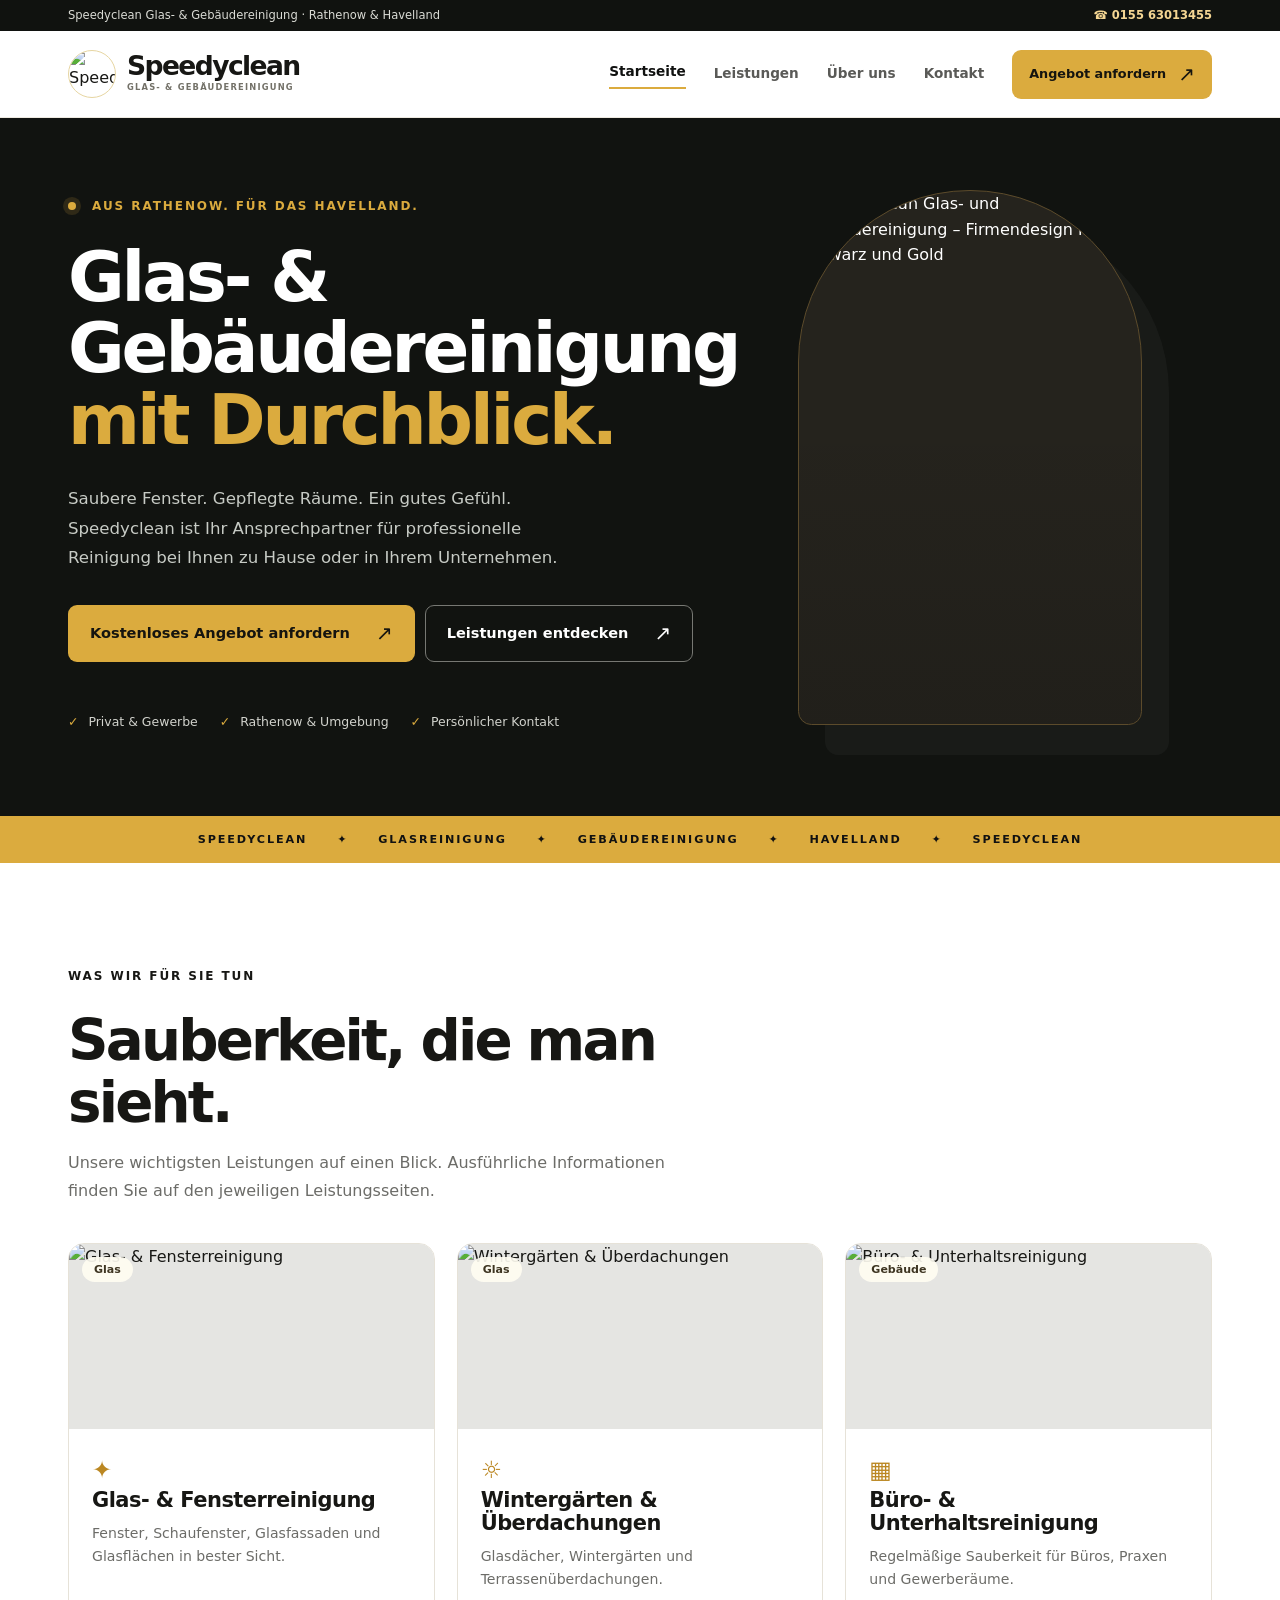
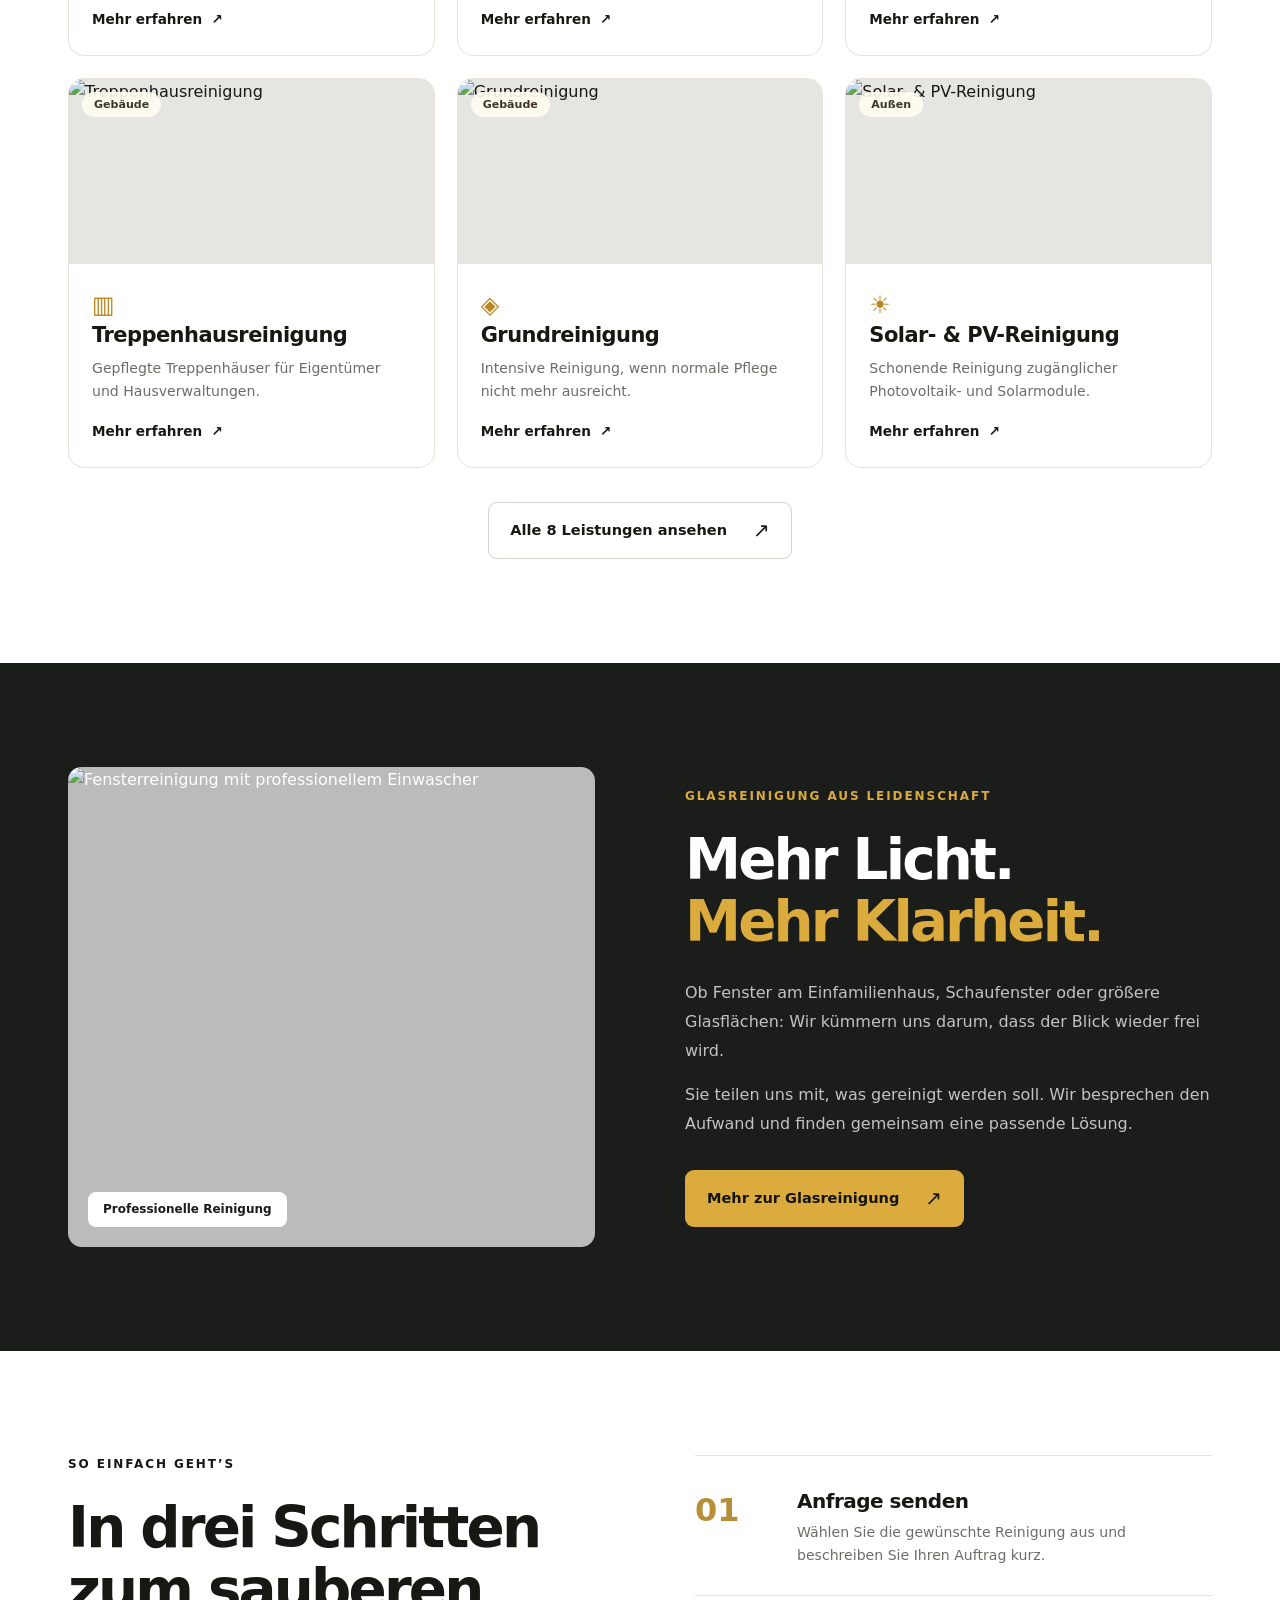
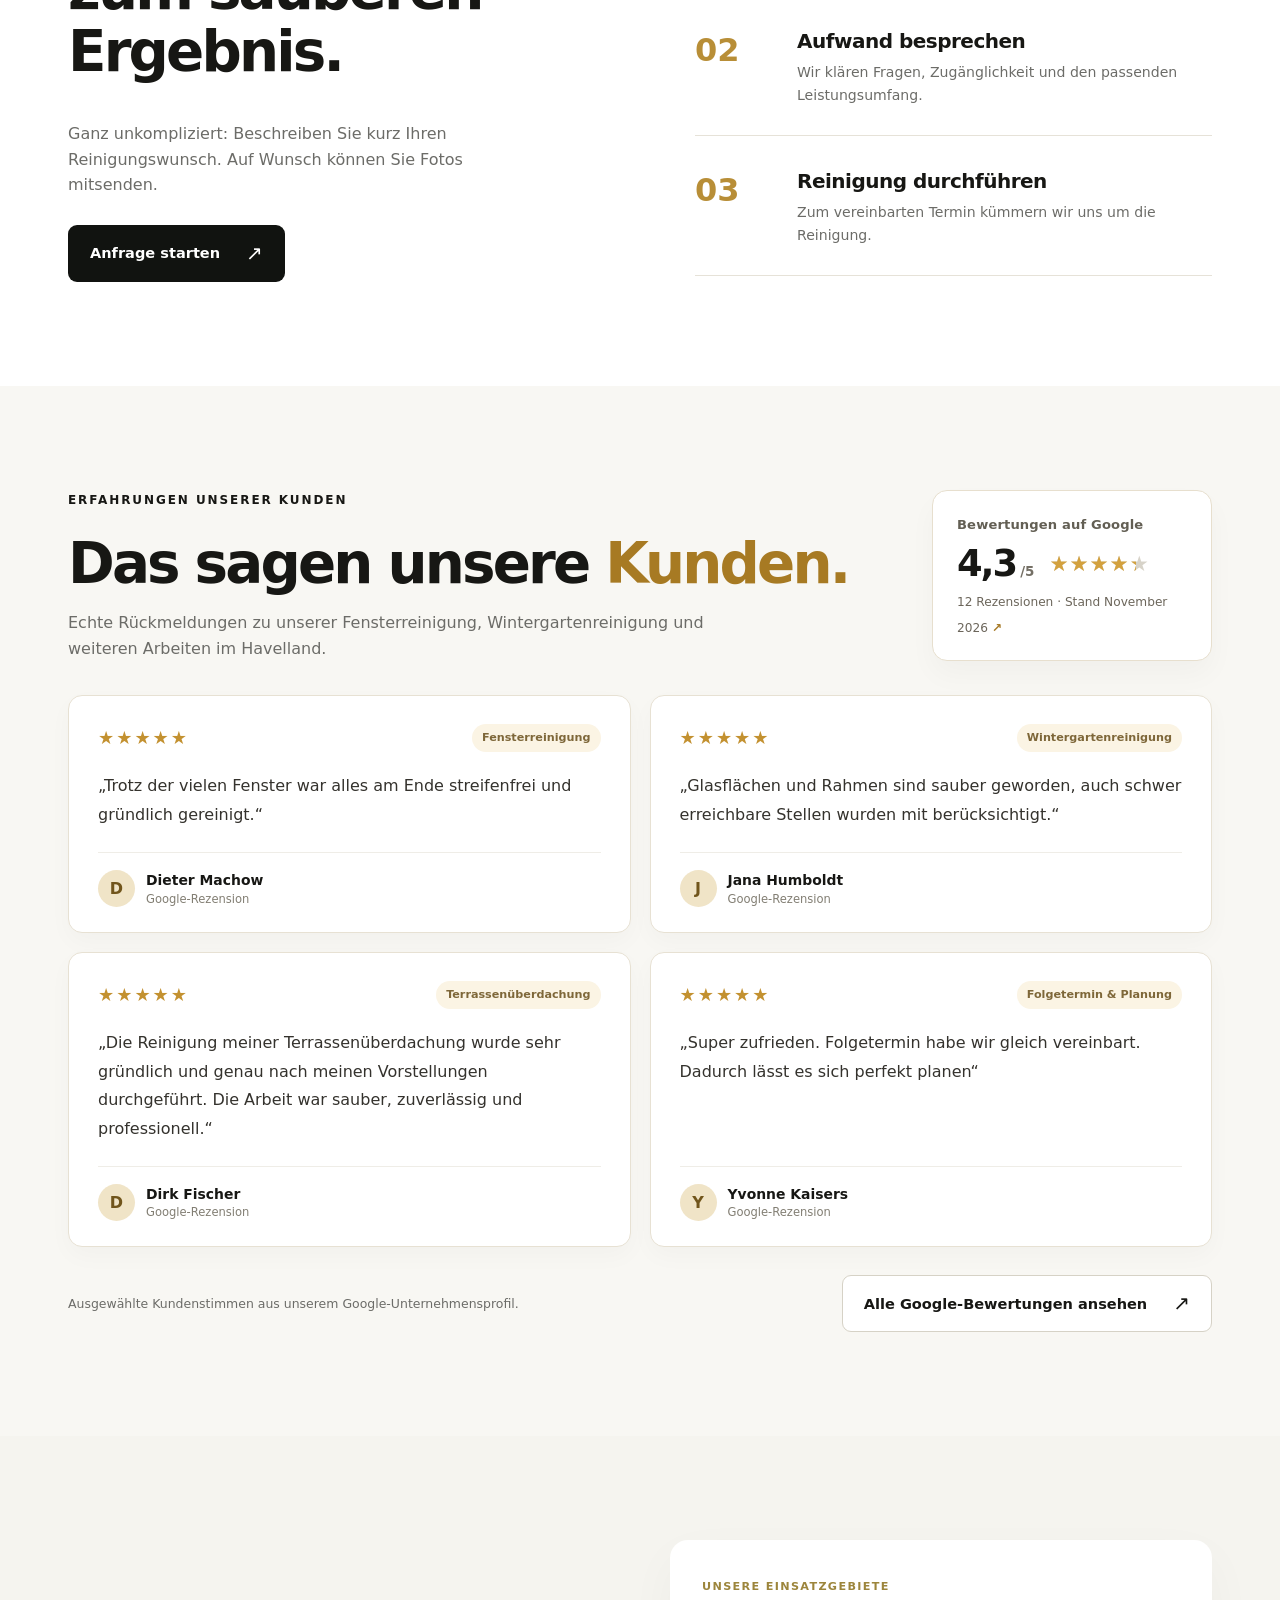
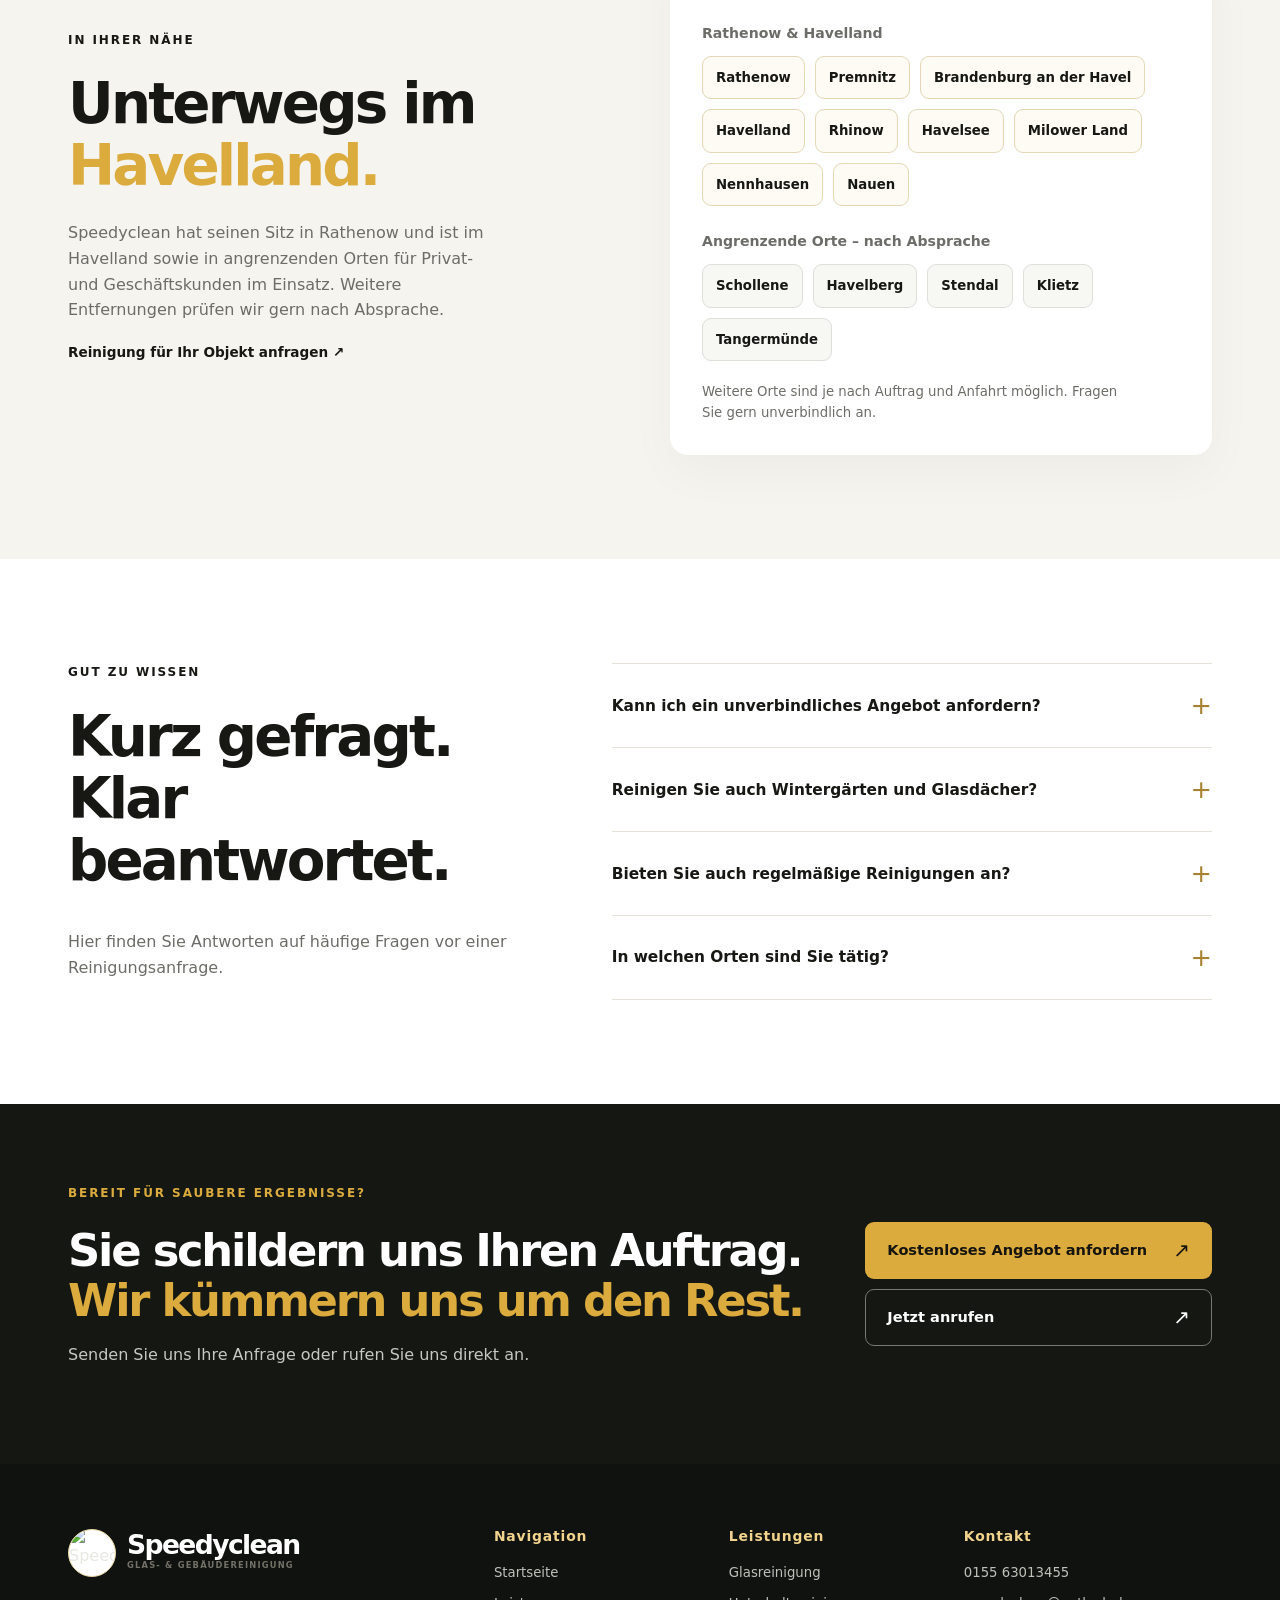
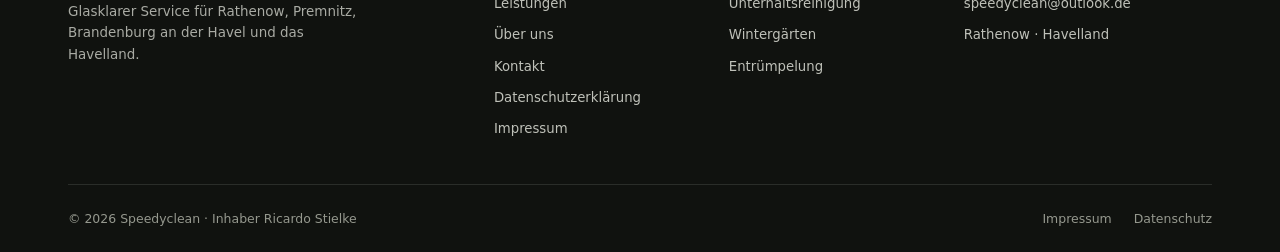
==== index.html @ 1712abfa "Add files via upload" ====
<!DOCTYPE html>

<html lang="de"><head><meta charset="utf-8"/><meta content="width=device-width,initial-scale=1" name="viewport"/><meta content="#171714" name="theme-color"/><meta content="Speedyclean bietet Glas- und Gebäudereinigung in Rathenow und im Havelland. Fenster, Büros, Wintergärten, Solarreinigung und mehr. Jetzt anfragen!" name="description"/><meta content="index,follow" name="robots"/><meta content="website" property="og:type"/><meta content="de_DE" property="og:locale"/><meta content="Speedyclean | Glas- und Gebäudereinigung Rathenow" property="og:title"/><meta content="Speedyclean bietet Glas- und Gebäudereinigung in Rathenow und im Havelland. Fenster, Büros, Wintergärten, Solarreinigung und mehr. Jetzt anfragen!" property="og:description"/><meta content="https://speedyclean-hvl.de/" property="og:url"/><meta content="https://speedyclean-hvl.de/assets/sc_brand.webp" property="og:image"/><link href="https://speedyclean-hvl.de/" rel="canonical"/><link href="assets/sc_logo.webp" rel="icon" type="image/webp"/><link href="styles.css" rel="stylesheet"/><title>Speedyclean | Glas- und Gebäudereinigung Rathenow</title><script type="application/ld+json">{"@context": "https://schema.org", "@type": "CleaningService", "name": "Speedyclean Glas- und Gebäudereinigung", "url": "https://speedyclean-hvl.de/", "telephone": "+4915563013455", "email": "speedyclean@outlook.de", "address": {"@type": "PostalAddress", "streetAddress": "Potsdamer Straße 29", "postalCode": "14712", "addressLocality": "Rathenow", "addressCountry": "DE"}, "areaServed": ["Rathenow", "Premnitz", "Brandenburg an der Havel", "Havelland"], "founder": {"@type": "Person", "name": "Ricardo Stielke"}, "hasOfferCatalog": {"@type": "OfferCatalog", "name": "Reinigungsdienstleistungen", "itemListElement": [{"@type": "OfferCatalog", "name": "Glas- & Fensterreinigung"}, {"@type": "OfferCatalog", "name": "Wintergärten & Überdachungen"}, {"@type": "OfferCatalog", "name": "Büro- & Unterhaltsreinigung"}, {"@type": "OfferCatalog", "name": "Treppenhausreinigung"}, {"@type": "OfferCatalog", "name": "Grundreinigung"}, {"@type": "OfferCatalog", "name": "Solar- & PV-Reinigung"}, {"@type": "OfferCatalog", "name": "Dachrinnenreinigung"}, {"@type": "OfferCatalog", "name": "Entrümpelung & Haushaltsauflösung"}]}}</script></head><body><div class="top-notice"><div class="container"><span>Speedyclean Glas- &amp; Gebäudereinigung · Rathenow &amp; Havelland</span><a href="tel:+4915563013455">☎ 0155 63013455</a></div></div><header class="site-header" id="site-header"><div class="container header-inner"><a aria-label="Speedyclean Startseite" class="wordmark" href="index.html"><span class="mark"><img alt="Speedyclean Firmenzeichen" class="" loading="lazy" src="assets/sc_logo.webp"/></span><span class="logo-text"><strong>Speedyclean</strong><small>GLAS- &amp; GEBÄUDEREINIGUNG</small></span></a><nav aria-label="Hauptnavigation" class="desktop-nav"><a aria-current="page" class="nav-link current" href="index.html">Startseite</a><a class="nav-link" href="leistungen.html">Leistungen</a><a class="nav-link" href="ueber-uns.html">Über uns</a><a class="nav-link" href="kontakt.html">Kontakt</a></nav><div class="header-actions"><a aria-label="Jetzt anrufen" class="header-phone" href="tel:+4915563013455">☎</a><a aria-label="Angebot anfordern ↗ (öffnet Tally in einem neuen Tab)" class="btn btn-gold btn-header" href="https://tally.so/r/0Q2X4j" rel="noopener noreferrer" target="_blank">Angebot anfordern<span aria-hidden="true" class="btn-arrow">↗</span></a><button aria-controls="mobile-menu" aria-expanded="false" aria-label="Menü öffnen" class="mobile-menu-button" id="menu-trigger" type="button"><span></span><span></span><span></span></button></div></div><nav aria-label="Mobile Navigation" class="mobile-menu" id="mobile-menu"><a aria-current="page" class="nav-link current" href="index.html">Startseite</a><a class="nav-link" href="leistungen.html">Leistungen</a><a class="nav-link" href="ueber-uns.html">Über uns</a><a class="nav-link" href="kontakt.html">Kontakt</a><a class="mobile-call" href="tel:+4915563013455">☎ 0155 63013455 anrufen</a></nav></header><main id="main">
<section class="hero" id="start"><div class="container hero-grid"><div class="hero-copy"><span class="eyebrow eyebrow-gold"><span class="live-dot"></span> Aus Rathenow. Für das Havelland.</span><h1>Glas- &amp; Gebäudereinigung <em>mit Durchblick.</em></h1><p class="hero-lead">Saubere Fenster. Gepflegte Räume. Ein gutes Gefühl. Speedyclean ist Ihr Ansprechpartner für professionelle Reinigung bei Ihnen zu Hause oder in Ihrem Unternehmen.</p><div class="hero-actions"><a aria-label="Kostenloses Angebot anfordern ↗ (öffnet Tally in einem neuen Tab)" class="btn btn-gold" href="https://tally.so/r/0Q2X4j" rel="noopener noreferrer" target="_blank">Kostenloses Angebot anfordern<span aria-hidden="true" class="btn-arrow">↗</span></a><a class="btn btn-outline-light" href="leistungen.html">Leistungen entdecken<span aria-hidden="true" class="btn-arrow">↗</span></a></div><div class="hero-meta"><span><b>✓</b> Privat &amp; Gewerbe</span><span><b>✓</b> Rathenow &amp; Umgebung</span><span><b>✓</b> Persönlicher Kontakt</span></div></div><div class="hero-art"><div class="hero-art-panel"><img alt="Speedyclean Glas- und Gebäudereinigung – Firmendesign in Schwarz und Gold" class="brand-poster" loading="eager" src="assets/sc_brand.webp"/></div></div></div><div class="hero-stripe">SPEEDYCLEAN <span>✦</span> GLASREINIGUNG <span>✦</span> GEBÄUDEREINIGUNG <span>✦</span> HAVELLAND <span>✦</span> SPEEDYCLEAN</div></section>
<section class="section section-services" id="leistungen"><div class="container"><div class="section-heading"><p class="eyebrow">Was wir für Sie tun</p><h2>Sauberkeit, die man sieht.</h2><p>Unsere wichtigsten Leistungen auf einen Blick. Ausführliche Informationen finden Sie auf den jeweiligen Leistungsseiten.</p></div><div class="services-grid"><article class="service-card" data-category="Glas"><a aria-label="Mehr zu Glas- &amp; Fensterreinigung" class="service-card-image" href="glasreinigung.html"><img alt="Glas- &amp; Fensterreinigung" class="" loading="lazy" src="assets/sc_fenster.webp"/><span class="service-chip">Glas</span></a><div class="service-card-body"><span class="service-card-symbol">✦</span><h3><a href="glasreinigung.html">Glas- &amp; Fensterreinigung</a></h3><p>Fenster, Schaufenster, Glasfassaden und Glasflächen in bester Sicht.</p><a class="text-link" href="glasreinigung.html">Mehr erfahren <span aria-hidden="true">↗</span></a></div></article><article class="service-card" data-category="Glas"><a aria-label="Mehr zu Wintergärten &amp; Überdachungen" class="service-card-image" href="wintergartenreinigung.html"><img alt="Wintergärten &amp; Überdachungen" class="" loading="lazy" src="assets/sc_wintergarten.webp"/><span class="service-chip">Glas</span></a><div class="service-card-body"><span class="service-card-symbol">☼</span><h3><a href="wintergartenreinigung.html">Wintergärten &amp; Überdachungen</a></h3><p>Glasdächer, Wintergärten und Terrassenüberdachungen.</p><a class="text-link" href="wintergartenreinigung.html">Mehr erfahren <span aria-hidden="true">↗</span></a></div></article><article class="service-card" data-category="Gebäude"><a aria-label="Mehr zu Büro- &amp; Unterhaltsreinigung" class="service-card-image" href="unterhaltsreinigung.html"><img alt="Büro- &amp; Unterhaltsreinigung" class="" loading="lazy" src="assets/sc_buero.webp"/><span class="service-chip">Gebäude</span></a><div class="service-card-body"><span class="service-card-symbol">▦</span><h3><a href="unterhaltsreinigung.html">Büro- &amp; Unterhaltsreinigung</a></h3><p>Regelmäßige Sauberkeit für Büros, Praxen und Gewerberäume.</p><a class="text-link" href="unterhaltsreinigung.html">Mehr erfahren <span aria-hidden="true">↗</span></a></div></article><article class="service-card" data-category="Gebäude"><a aria-label="Mehr zu Treppenhausreinigung" class="service-card-image" href="treppenhausreinigung.html"><img alt="Treppenhausreinigung" class="" loading="lazy" src="assets/sc_treppen.webp"/><span class="service-chip">Gebäude</span></a><div class="service-card-body"><span class="service-card-symbol">▥</span><h3><a href="treppenhausreinigung.html">Treppenhausreinigung</a></h3><p>Gepflegte Treppenhäuser für Eigentümer und Hausverwaltungen.</p><a class="text-link" href="treppenhausreinigung.html">Mehr erfahren <span aria-hidden="true">↗</span></a></div></article><article class="service-card" data-category="Gebäude"><a aria-label="Mehr zu Grundreinigung" class="service-card-image" href="grundreinigung.html"><img alt="Grundreinigung" class="" loading="lazy" src="assets/sc_grund.webp"/><span class="service-chip">Gebäude</span></a><div class="service-card-body"><span class="service-card-symbol">◈</span><h3><a href="grundreinigung.html">Grundreinigung</a></h3><p>Intensive Reinigung, wenn normale Pflege nicht mehr ausreicht.</p><a class="text-link" href="grundreinigung.html">Mehr erfahren <span aria-hidden="true">↗</span></a></div></article><article class="service-card" data-category="Außen"><a aria-label="Mehr zu Solar- &amp; PV-Reinigung" class="service-card-image" href="solarreinigung.html"><img alt="Solar- &amp; PV-Reinigung" class="" loading="lazy" src="assets/sc_solar.webp"/><span class="service-chip">Außen</span></a><div class="service-card-body"><span class="service-card-symbol">☀</span><h3><a href="solarreinigung.html">Solar- &amp; PV-Reinigung</a></h3><p>Schonende Reinigung zugänglicher Photovoltaik- und Solarmodule.</p><a class="text-link" href="solarreinigung.html">Mehr erfahren <span aria-hidden="true">↗</span></a></div></article></div><div class="center-action"><a class="btn btn-outline-dark" href="leistungen.html">Alle 8 Leistungen ansehen<span aria-hidden="true" class="btn-arrow">↗</span></a></div></div></section>
<section class="section dark-feature"><div class="container split-feature"><div class="feature-img"><img alt="Fensterreinigung mit professionellem Einwascher" class="feature-photo" loading="lazy" src="assets/sc_fenster.webp"/><span class="feature-note">Professionelle Reinigung</span></div><div class="feature-copy"><p class="eyebrow eyebrow-gold">Glasreinigung aus Leidenschaft</p><h2>Mehr Licht.<br/><em>Mehr Klarheit.</em></h2><p>Ob Fenster am Einfamilienhaus, Schaufenster oder größere Glasflächen: Wir kümmern uns darum, dass der Blick wieder frei wird.</p><p>Sie teilen uns mit, was gereinigt werden soll. Wir besprechen den Aufwand und finden gemeinsam eine passende Lösung.</p><a class="btn btn-gold" href="glasreinigung.html">Mehr zur Glasreinigung<span aria-hidden="true" class="btn-arrow">↗</span></a></div></div></section>
<section class="section"><div class="container steps-layout"><div><div class="section-heading"><p class="eyebrow">So einfach geht’s</p><h2>In drei Schritten zum sauberen Ergebnis.</h2></div><p class="steps-intro">Ganz unkompliziert: Beschreiben Sie kurz Ihren Reinigungswunsch. Auf Wunsch können Sie Fotos mitsenden.</p><a aria-label="Anfrage starten ↗ (öffnet Tally in einem neuen Tab)" class="btn btn-dark" href="https://tally.so/r/0Q2X4j" rel="noopener noreferrer" target="_blank">Anfrage starten<span aria-hidden="true" class="btn-arrow">↗</span></a></div><div class="steps-list"><div class="step"><span>01</span><div><h3>Anfrage senden</h3><p>Wählen Sie die gewünschte Reinigung aus und beschreiben Sie Ihren Auftrag kurz.</p></div></div><div class="step"><span>02</span><div><h3>Aufwand besprechen</h3><p>Wir klären Fragen, Zugänglichkeit und den passenden Leistungsumfang.</p></div></div><div class="step"><span>03</span><div><h3>Reinigung durchführen</h3><p>Zum vereinbarten Termin kümmern wir uns um die Reinigung.</p></div></div></div></div></section>

<section class="section reviews-section" id="kundenstimmen" aria-labelledby="reviews-heading">
 <div class="container">
  <div class="reviews-header">
   <div class="reviews-intro"><p class="eyebrow">Erfahrungen unserer Kunden</p><h2 id="reviews-heading">Das sagen unsere <em>Kunden.</em></h2><p>Echte Rückmeldungen zu unserer Fensterreinigung, Wintergartenreinigung und weiteren Arbeiten im Havelland.</p></div>
   <a class="reviews-overall" href="https://www.google.com/maps/search/?api=1&amp;query=Speedyclean%20Rathenow&amp;query_place_id=ChIJk0ra75YNcWARwzwzSpLL4-M" target="_blank" rel="noopener noreferrer" aria-label="Google-Bewertungen von Speedyclean ansehen: 4,3 von 5 Sternen bei 12 Rezensionen, Stand November 2026">
    <span class="reviews-google-label">Bewertungen auf Google</span>
    <span class="reviews-score-row"><strong>4,3<span class="reviews-outof">/5</span></strong><span class="reviews-rating-visual" aria-hidden="true"><span class="reviews-stars-base">★★★★★</span><span class="reviews-stars-fill">★★★★★</span></span></span>
    <span class="reviews-count">12 Rezensionen · Stand November 2026 <span aria-hidden="true">↗</span></span>
   </a>
  </div>
  <div class="reviews-grid">
   <article class="review-card">
      <div class="review-card-top"><span class="review-stars" aria-label="5 von 5 Sternen">★★★★★</span><span class="review-type">Fensterreinigung</span></div>
      <blockquote class="review-quote">„Trotz der vielen Fenster war alles am Ende streifenfrei und gründlich gereinigt.“</blockquote>
      <div class="review-credit"><span class="review-initial" aria-hidden="true">D</span><div><strong>Dieter Machow</strong><span>Google-Rezension</span></div></div>
    </article><article class="review-card">
      <div class="review-card-top"><span class="review-stars" aria-label="5 von 5 Sternen">★★★★★</span><span class="review-type">Wintergartenreinigung</span></div>
      <blockquote class="review-quote">„Glasflächen und Rahmen sind sauber geworden, auch schwer erreichbare Stellen wurden mit berücksichtigt.“</blockquote>
      <div class="review-credit"><span class="review-initial" aria-hidden="true">J</span><div><strong>Jana Humboldt</strong><span>Google-Rezension</span></div></div>
    </article><article class="review-card">
      <div class="review-card-top"><span class="review-stars" aria-label="5 von 5 Sternen">★★★★★</span><span class="review-type">Terrassenüberdachung</span></div>
      <blockquote class="review-quote">„Die Reinigung meiner Terrassenüberdachung wurde sehr gründlich und genau nach meinen Vorstellungen durchgeführt. Die Arbeit war sauber, zuverlässig und professionell.“</blockquote>
      <div class="review-credit"><span class="review-initial" aria-hidden="true">D</span><div><strong>Dirk Fischer</strong><span>Google-Rezension</span></div></div>
    </article><article class="review-card">
      <div class="review-card-top"><span class="review-stars" aria-label="5 von 5 Sternen">★★★★★</span><span class="review-type">Folgetermin &amp; Planung</span></div>
      <blockquote class="review-quote">„Super zufrieden. Folgetermin habe wir gleich vereinbart. Dadurch lässt es sich perfekt planen“</blockquote>
      <div class="review-credit"><span class="review-initial" aria-hidden="true">Y</span><div><strong>Yvonne Kaisers</strong><span>Google-Rezension</span></div></div>
    </article>
  </div>
  <div class="reviews-footer"><p>Ausgewählte Kundenstimmen aus unserem Google-Unternehmensprofil.</p><a href="https://www.google.com/maps/search/?api=1&amp;query=Speedyclean%20Rathenow&amp;query_place_id=ChIJk0ra75YNcWARwzwzSpLL4-M" class="btn btn-outline-dark" rel="noopener noreferrer" target="_blank">Alle Google-Bewertungen ansehen <span class="btn-arrow" aria-hidden="true">↗</span></a></div>
 </div>
</section>
<section class="section coverage-section"><div class="container coverage-grid"><div><p class="eyebrow">In Ihrer Nähe</p><h2>Unterwegs im<br/><em>Havelland.</em></h2><p>Speedyclean hat seinen Sitz in Rathenow und ist im Havelland sowie in angrenzenden Orten für Privat- und Geschäftskunden im Einsatz. Weitere Entfernungen prüfen wir gern nach Absprache.</p><a aria-label="Reinigung für Ihr Objekt anfragen ↗ (öffnet Tally in einem neuen Tab)" class="text-link" href="https://tally.so/r/0Q2X4j" rel="noopener noreferrer" target="_blank">Reinigung für Ihr Objekt anfragen ↗</a></div><div class="location-board"><span class="location-board-header">UNSERE EINSATZGEBIETE</span><p class="coverage-group-label">Rathenow &amp; Havelland</p><div class="location-tags"><span>Rathenow</span><span>Premnitz</span><span>Brandenburg an der Havel</span><span>Havelland</span><span>Rhinow</span><span>Havelsee</span><span>Milower Land</span><span>Nennhausen</span><span>Nauen</span></div><p class="coverage-group-label">Angrenzende Orte – nach Absprache</p><div class="location-tags location-tags-outer"><span>Schollene</span><span>Havelberg</span><span>Stendal</span><span>Klietz</span><span>Tangermünde</span></div><p class="coverage-help">Weitere Orte sind je nach Auftrag und Anfahrt möglich. Fragen Sie gern unverbindlich an.</p></div></div></section>
<section class="section faq-section"><div class="container faq-grid"><div><div class="section-heading"><p class="eyebrow">Gut zu wissen</p><h2>Kurz gefragt.<br/>Klar beantwortet.</h2></div><p class="muted">Hier finden Sie Antworten auf häufige Fragen vor einer Reinigungsanfrage.</p></div><div class="faq-list"><details><summary>Kann ich ein unverbindliches Angebot anfordern?<span>+</span></summary><p>Ja. Über unsere Kontaktseite können Sie uns Ihren Reinigungswunsch schildern. Wir besprechen den Umfang und erstellen ein passendes Angebot.</p></details><details><summary>Reinigen Sie auch Wintergärten und Glasdächer?<span>+</span></summary><p>Ja. Wir reinigen unter anderem Wintergärten, Glasdächer und Terrassenüberdachungen. Für eine Einschätzung helfen uns Fotos und Angaben zur Zugänglichkeit.</p></details><details><summary>Bieten Sie auch regelmäßige Reinigungen an?<span>+</span></summary><p>Ja, zum Beispiel für Büros, Gewerberäume und Treppenhäuser. Häufigkeit und Umfang vereinbaren wir passend zum Objekt.</p></details><details><summary>In welchen Orten sind Sie tätig?<span>+</span></summary><p>Unser Schwerpunkt liegt in Rathenow, Premnitz, Brandenburg an der Havel und im Havelland. Auch Einsätze beispielsweise in Schollene, Havelberg und Stendal sind nach Absprache möglich.</p></details></div></div></section>
<section class="closing-cta"><div class="container closing-inner"><div><p class="eyebrow eyebrow-gold">Bereit für saubere Ergebnisse?</p><h2>Sie schildern uns Ihren Auftrag.<br/><em>Wir kümmern uns um den Rest.</em></h2><p>Senden Sie uns Ihre Anfrage oder rufen Sie uns direkt an.</p></div><div class="closing-actions"><a aria-label="Kostenloses Angebot anfordern ↗ (öffnet Tally in einem neuen Tab)" class="btn btn-gold" href="https://tally.so/r/0Q2X4j" rel="noopener noreferrer" target="_blank">Kostenloses Angebot anfordern<span aria-hidden="true" class="btn-arrow">↗</span></a><a class="btn btn-outline-light" href="tel:+4915563013455">Jetzt anrufen<span aria-hidden="true" class="btn-arrow">↗</span></a></div></div></section>
</main><footer class="footer"><div class="container"><div class="footer-top"><div class="footer-brand"><a class="wordmark wordmark-footer" href="index.html"><span class="mark"><img alt="Speedyclean Firmenzeichen" class="" loading="lazy" src="assets/sc_logo.webp"/></span><span class="logo-text"><strong>Speedyclean</strong><small>GLAS- &amp; GEBÄUDEREINIGUNG</small></span></a><p>Glasklarer Service für Rathenow, Premnitz, Brandenburg an der Havel und das Havelland.</p></div><div class="footer-col"><h3>Navigation</h3><a href="index.html">Startseite</a><a href="leistungen.html">Leistungen</a><a href="ueber-uns.html">Über uns</a><a href="kontakt.html">Kontakt</a><a href="datenschutz.html">Datenschutzerklärung</a><a href="impressum.html">Impressum</a></div><div class="footer-col"><h3>Leistungen</h3><a href="glasreinigung.html">Glasreinigung</a><a href="unterhaltsreinigung.html">Unterhaltsreinigung</a><a href="wintergartenreinigung.html">Wintergärten</a><a href="entruempelung.html">Entrümpelung</a></div><div class="footer-col"><h3>Kontakt</h3><a href="tel:+4915563013455">0155 63013455</a><a href="mailto:speedyclean@outlook.de">speedyclean@outlook.de</a><span>Rathenow · Havelland</span></div></div><div class="footer-bottom"><span>© 2026 Speedyclean · Inhaber Ricardo Stielke</span><span><a href="impressum.html">Impressum</a><a href="datenschutz.html">Datenschutz</a></span></div></div></footer><div class="mobile-sticky-cta"><a href="tel:+4915563013455">☎ Anrufen</a><a aria-label="✦ Angebot anfordern (öffnet Tally in einem neuen Tab)" href="https://tally.so/r/0Q2X4j" rel="noopener noreferrer" target="_blank">✦ Angebot anfordern</a></div><script defer="" src="main.js"></script></body></html>
---- styles.css ----
:root{--ink:#171714;--black:#111310;--charcoal:#202321;--gold:#dbab3e;--gold-dark:#bc8725;--cream:#f8f7f3;--muted:#6c6c68;--border:#e6e2d8;--line:#343735;--white:#fff;--font:system-ui,-apple-system,'Segoe UI',Arial,sans-serif;--display:system-ui,-apple-system,'Segoe UI',Arial,sans-serif;--radius:16px}
*,*:before,*:after{box-sizing:border-box}html{scroll-behavior:smooth}body{margin:0;color:var(--ink);background:#fff;font:16px/1.6 var(--font);-webkit-font-smoothing:antialiased}a{color:inherit;text-decoration:none}button,input,textarea,select{font:inherit}button{cursor:pointer}img{display:block;max-width:100%}h1,h2,h3,p{margin-top:0}h1,h2,h3{font-family:var(--display);line-height:1.1}h1{font-weight:600;letter-spacing:-.045em}h2{font-size:clamp(2.4rem,4.4vw,4.4rem);font-weight:600;letter-spacing:-.05em}h3{font-size:1.25rem;letter-spacing:-.025em}em{font-style:normal;color:var(--gold)}.container{max-width:1200px;padding:0 28px;margin:0 auto}.section{padding:104px 0}.eyebrow{font-weight:700;letter-spacing:.16em;text-transform:uppercase;font-size:.75rem;margin-bottom:23px}.eyebrow-gold{color:var(--gold)}.muted{color:var(--muted)}.btn{display:inline-flex;align-items:center;justify-content:space-between;gap:26px;border:1px solid transparent;border-radius:9px;padding:15px 21px;font-size:.91rem;font-weight:700;min-height:52px;line-height:1.25;transition:transform .15s,background .15s,border-color .15s;white-space:nowrap}.btn:hover{transform:translateY(-2px)}.btn:focus-visible,.nav-link:focus-visible,.filter-chip:focus-visible,button:focus-visible,a:focus-visible{outline:3px solid #498ada;outline-offset:3px}.btn-arrow{font-size:1.25rem;font-weight:400}.btn-dark{background:var(--black);color:#fff}.btn-dark:hover{background:#323732}.btn-gold{background:var(--gold);color:#15140f}.btn-gold:hover{background:#f4c661}.btn-outline-light{color:#fff;border-color:#777873;background:transparent}.btn-outline-light:hover{background:#ffffff14}.btn-outline-dark{border-color:#d6d2c6;color:var(--ink);background:#fff}.btn-outline-dark:hover{background:#f5f2e8}.top-notice{background:#10120f;color:#dadbd5;font-size:.72rem}.top-notice>.container{display:flex;justify-content:space-between;align-items:center;min-height:31px}.top-notice a{color:#f5d693;font-weight:700}.site-header{position:sticky;top:0;background:rgba(255,255,255,.96);backdrop-filter:blur(15px);z-index:90;border-bottom:1px solid #eeeae1}.header-inner{display:flex;align-items:center;justify-content:space-between;min-height:86px;gap:28px}.wordmark{display:flex;align-items:center;gap:11px;flex-shrink:0}.mark{width:48px;height:48px;border-radius:50%;overflow:hidden;border:1px solid #e6d5a1;background:#fff;display:flex;align-items:center;justify-content:center}.mark img{width:110%;height:110%;object-fit:cover;object-position:center 52%}.logo-text{display:flex;flex-direction:column;line-height:1}.logo-text strong{font:700 1.66rem/1 var(--display);letter-spacing:-.06em}.logo-text small{font:700 .52rem/1.8 var(--font);letter-spacing:.145em;color:#737168;white-space:nowrap}.desktop-nav{display:flex;gap:28px;align-items:center;margin-left:auto}.nav-link{font-weight:700;font-size:.85rem;color:#5a5a57;transition:color .15s}.nav-link:hover,.nav-link.current{color:#101110}.nav-link.current{box-shadow:0 2px var(--gold);padding-bottom:4px}.header-actions{display:flex;align-items:center;gap:12px}.btn-header{padding:11px 16px;min-height:44px;font-size:.8rem;gap:12px}.header-phone{display:none}.mobile-menu-button{display:none;background:transparent;border:0;padding:8px;flex-direction:column;gap:5px}.mobile-menu-button span{width:23px;height:2px;background:#1b1a16;display:block}.mobile-menu{display:none}.hero{background:var(--black);color:#fff;overflow:hidden}.hero-grid{min-height:650px;display:grid;grid-template-columns:1.17fr .83fr;gap:60px;align-items:center;padding-top:54px;padding-bottom:72px}.hero-copy{padding:20px 0 12px}.live-dot{display:inline-block;width:8px;height:8px;margin-right:10px;border-radius:50%;background:var(--gold);box-shadow:0 0 0 5px #dbab3e25}.hero h1{font-size:clamp(3.15rem,5.4vw,5.8rem);line-height:1.035;margin:24px 0 28px;max-width:700px}.hero h1 em{display:block}.hero-lead{max-width:530px;font-size:1.04rem;color:#c7cbc5;line-height:1.77}.hero-actions{display:flex;gap:10px;flex-wrap:wrap;margin-top:32px}.hero-meta{display:flex;flex-wrap:wrap;gap:15px 22px;margin-top:50px;color:#d2d3cd;font-size:.78rem}.hero-meta b{color:var(--gold);margin-right:6px}.hero-art{position:relative;align-self:stretch;min-height:550px;display:flex;align-items:center}.hero-art-panel{background:#25231d;border:1px solid #5c4b2b;box-shadow:27px 30px 0 #ffffff09;max-height:535px;width:100%;height:100%;overflow:hidden;position:relative;border-radius:180px 180px 14px 14px}.hero-art-panel:before{content:'';position:absolute;inset:0;background:linear-gradient(180deg,transparent 42%,#09090924);z-index:1}.brand-poster{width:100%;height:100%;object-fit:cover;object-position:50% 37%}.hero-floating{position:absolute;right:-28px;bottom:55px;z-index:3;background:#fff;color:#1c1b18;border-radius:12px;display:flex;align-items:center;gap:16px;padding:15px 20px;box-shadow:0 12px 50px #0004}.float-icon{width:45px;height:45px;display:flex;align-items:center;justify-content:center;border-radius:50%;background:#fcf3db;color:#956c15;font-size:1.5rem}.hero-floating div{display:flex;flex-direction:column}.hero-floating strong{font-family:var(--display);font-size:1.05rem}.hero-floating div span{font-size:.76rem;color:#76766f}.hero-stripe{white-space:nowrap;overflow:hidden;font-weight:800;letter-spacing:.17em;font-size:.7rem;color:#111;background:var(--gold);padding:15px 0;text-align:center}.hero-stripe span{margin:0 24px}.section-heading{max-width:730px;margin-bottom:38px}.section-heading h2{margin-bottom:15px}.section-heading>p:last-child{color:var(--muted);max-width:610px;line-height:1.75}.services-grid{display:grid;grid-template-columns:repeat(3,minmax(0,1fr));gap:22px}.service-card{border:1px solid var(--border);border-radius:var(--radius);overflow:hidden;display:flex;flex-direction:column;background:#fff;transition:transform .2s,box-shadow .2s}.service-card:hover{transform:translateY(-4px);box-shadow:0 16px 40px #27231c12}.service-card-image{display:block;position:relative;overflow:hidden;height:185px;background:#e5e5e2}.service-card-image img{width:100%;height:100%;object-fit:cover;transition:transform .25s}.service-card:hover .service-card-image img{transform:scale(1.04)}.service-chip{position:absolute;top:13px;left:13px;background:#fffdf2e8;color:#3e3522;border-radius:40px;font-weight:700;font-size:.69rem;padding:4px 12px}.service-card-body{padding:22px 23px 24px;display:flex;flex-direction:column;flex:1}.service-card-symbol{color:#bb8722;font-size:1.5rem;height:25px}.service-card h3{font-size:1.31rem;margin:13px 0 10px}.service-card p{font-size:.88rem;color:var(--muted);flex:1;line-height:1.65;margin-bottom:18px}.text-link{font-weight:800;font-size:.85rem;display:inline-flex;align-items:center;gap:9px}.text-link:hover{color:var(--gold-dark)}.center-action{display:flex;justify-content:center;margin-top:34px}.dark-feature{background:#1b1d1a;color:#fff}.split-feature{display:grid;grid-template-columns:1fr 1fr;gap:90px;align-items:center}.feature-img{height:480px;overflow:hidden;position:relative;border-radius:14px;background:#bbb}.feature-photo{width:100%;height:100%;object-fit:cover}.feature-note{position:absolute;bottom:20px;left:20px;background:#fff;padding:8px 15px;color:#1b1b18;border-radius:8px;font-size:.75rem;font-weight:700}.feature-copy h2{margin-bottom:26px}.feature-copy p:not(.eyebrow){color:#c1c4bf;line-height:1.8;margin-bottom:16px}.feature-copy .btn{margin-top:15px}.steps-layout{display:grid;grid-template-columns:1fr 1fr;gap:110px}.steps-intro{color:var(--muted);margin-bottom:27px;max-width:450px}.steps-list{border-top:1px solid var(--border)}.step{display:grid;grid-template-columns:80px 1fr;gap:22px;border-bottom:1px solid var(--border);padding:29px 0}.step>span{color:#b88e37;font-size:2rem;font-weight:600;font-family:var(--display)}.step h3{margin:5px 0 9px}.step p{color:var(--muted);font-size:.88rem;margin:0}.coverage-section{background:#f5f4ef}.coverage-grid{display:grid;grid-template-columns:1fr 1fr;align-items:center;gap:60px}.coverage-grid h2{margin-bottom:23px}.coverage-grid>div>p:not(.eyebrow){max-width:430px;color:var(--muted)}.location-board{background:#fff;padding:32px;border-radius:18px;box-shadow:0 18px 50px #231e1009}.location-board-header{font-weight:800;letter-spacing:.12em;font-size:.7rem;color:#9c853c}.location-tags{display:flex;flex-wrap:wrap;gap:10px;margin:26px 0}.location-tags span{padding:10px 13px;border:1px solid #e4d7b5;background:#fdfbf4;border-radius:9px;font-size:.83rem;font-weight:700}.location-board p{color:var(--muted);font-size:.84rem;margin:0}.faq-grid{display:grid;grid-template-columns:.85fr 1.15fr;gap:100px}.faq-list{border-top:1px solid var(--border)}.faq-list details{border-bottom:1px solid var(--border);padding:21px 0}.faq-list summary{display:flex;justify-content:space-between;align-items:center;gap:10px;cursor:pointer;font-size:.96rem;font-weight:700;list-style:none}.faq-list summary::-webkit-details-marker{display:none}.faq-list summary span{font-size:1.6rem;font-weight:400;color:#a7812f}.faq-list details[open] summary span{transform:rotate(45deg)}.faq-list details p{font-size:.9rem;color:var(--muted);line-height:1.8;max-width:600px;margin:17px 20px 5px 0}.closing-cta{background:#151713;color:#fff;padding:80px 0}.closing-inner{display:flex;justify-content:space-between;align-items:center;gap:60px}.closing-inner h2{font-size:clamp(2.1rem,3.5vw,3.5rem);margin-bottom:17px}.closing-inner p:not(.eyebrow){color:#c6c8c1}.closing-actions{display:flex;flex-direction:column;gap:10px}.footer{background:#10120f;color:#e8e8e1;padding:65px 0 23px}.footer-top{display:grid;grid-template-columns:2fr 1fr 1fr 1.3fr;gap:44px;padding-bottom:45px}.wordmark-footer .logo-text strong{color:#fff}.footer-brand>p{color:#a9aba4;font-size:.84rem;max-width:310px;margin-top:24px}.footer-col{display:flex;flex-direction:column;gap:10px}.footer-col h3{color:#f2d48e;font-size:.87rem;letter-spacing:.06em;margin-bottom:8px}.footer-col a,.footer-col span{color:#bfc1b9;font-size:.83rem;overflow-wrap:anywhere}.footer-col a:hover,.footer-bottom a:hover{color:var(--gold)}.footer-bottom{display:flex;justify-content:space-between;gap:20px;padding-top:24px;border-top:1px solid #2a2d29;font-size:.78rem;color:#95988e}.footer-bottom>span:last-child{display:flex;gap:22px}.mobile-sticky-cta{display:none}.page-hero{background:var(--black);color:#fff;position:relative;overflow:hidden}.page-hero:after{content:'✦';color:#f0bf5030;position:absolute;right:7%;top:2%;font-size:17rem;line-height:1}.page-hero-inner{padding-top:95px;padding-bottom:80px;position:relative;z-index:1}.page-hero h1{font-size:clamp(3rem,5.4vw,5.8rem);max-width:800px;margin-bottom:25px}.page-hero p:not(.eyebrow){color:#ced1ca;max-width:725px;line-height:1.8;font-size:1.05rem}.page-crumb{margin-top:45px;color:#a3a79e;font-size:.76rem}.page-crumb a{color:#f3d58f}.page-crumb span{margin:0 7px}.filter-bar{display:flex;align-items:center;gap:9px;flex-wrap:wrap;margin-bottom:32px}.filter-bar>span{color:#73736e;font-size:.84rem;margin-right:10px}.filter-chip{border:1px solid #e2ded5;background:#fff;border-radius:50px;font-size:.83rem;font-weight:700;padding:9px 17px}.filter-chip.active{background:#181a17;color:#fff;border-color:#181a17}.service-footnote{text-align:center;margin-top:32px;color:var(--muted);font-size:.85rem}.service-detail-grid{display:grid;grid-template-columns:1.4fr .75fr;gap:85px;align-items:start}.service-detail-main h2{margin:0 0 30px}.checked-list{padding:0;margin:0 0 30px;list-style:none;display:grid;gap:16px}.checked-list li{display:flex;align-items:start;gap:13px;line-height:1.65}.check-icon{font-weight:800;border-radius:50%;color:#866006;background:#f6e9bf;width:25px;height:25px;flex:0 0 25px;display:flex;align-items:center;justify-content:center}.service-detail-text{color:var(--muted);line-height:1.9;max-width:650px}.soft-info{border-left:3px solid var(--gold);padding:20px 24px;margin:35px 0 30px;background:#faf8f1}.soft-info p{color:#6f6b60;font-size:.89rem;margin:7px 0 0}.detail-aside{position:relative}.detail-visual{height:265px;border-radius:14px;overflow:hidden}.detail-visual img{height:100%;width:100%;object-fit:cover}.aside-contact{background:#f7f5ec;padding:24px;border-radius:12px;margin:19px 0}.aside-contact .eyebrow{font-size:.66rem;color:#967223;margin-bottom:9px}.aside-contact h3{margin-bottom:14px}.aside-contact a{display:block;font-size:.86rem;font-weight:700;overflow-wrap:anywhere;margin-top:8px}.related-services{border:1px solid var(--border);padding:23px;border-radius:12px}.related-services h3{font-size:1.03rem;margin-bottom:12px}.related-item{display:flex;justify-content:space-between;align-items:center;gap:10px;padding:10px 0;border-top:1px solid var(--border);font-size:.83rem}.related-item:hover{color:#ad7c25}.about-grid{display:grid;grid-template-columns:.9fr 1.1fr;gap:90px;align-items:center}.about-art{max-height:625px;overflow:hidden;border-radius:18px;background:#1a1b16}.about-art img{width:100%;height:100%;object-fit:cover}.about-copy h2{margin-bottom:28px}.about-copy>p:not(.eyebrow){line-height:1.8;color:#686a64}.about-sign{display:flex;flex-direction:column;margin:24px 0 32px}.about-sign strong{font-family:var(--display);font-size:1.28rem}.about-sign span{font-size:.81rem;color:#74756f}.values-section{background:#f7f6f1}.values-grid{display:grid;grid-template-columns:repeat(3,1fr);gap:18px}.values-grid article{border:1px solid #e7e0cd;border-radius:14px;background:#fff;padding:32px}.values-grid article>span{font-family:var(--display);color:#bf952d;font-size:2.5rem}.values-grid article h3{margin:19px 0 10px}.values-grid article p{font-size:.89rem;color:var(--muted);margin:0}.contact-grid{display:grid;grid-template-columns:.82fr 1.18fr;gap:95px}.contact-left h2{margin-bottom:40px}.contact-method{display:flex;align-items:flex-start;gap:20px;padding:22px 0;border-bottom:1px solid var(--border)}.method-icon{border:1px solid #e9d5a0;background:#fdf7e8;border-radius:12px;width:46px;height:46px;display:grid;place-items:center;color:#9c6e11;font-size:1.35rem;flex-shrink:0}.contact-method>div:last-child{display:flex;flex-direction:column}.contact-method small{font-size:.72rem;color:#8a8b84}.contact-method a,.contact-method strong{font-size:1.12rem;font-weight:800;overflow-wrap:anywhere}.contact-method span{font-size:.78rem;color:var(--muted)}.contact-note{margin-top:37px;padding:27px;border-radius:14px;background:#f6f4ed}.contact-note h3{margin-bottom:10px}.contact-note p{color:var(--muted);font-size:.87rem}.tiny-pill{display:inline-block;border-radius:5px;padding:4px 9px;background:#f2e2b1;color:#614909;font-size:.69rem;font-weight:800;letter-spacing:.08em}.contact-form-panel{border:1px solid var(--border);border-radius:17px;padding:36px;background:#fff;box-shadow:0 22px 70px #00000007}.form-label{font-size:.72rem;letter-spacing:.12em;font-weight:800;color:#a67a1c}.contact-form-panel h2{font-size:2rem;letter-spacing:-.04em;margin:11px 0 14px}.contact-form-panel>p{font-size:.86rem;color:var(--muted);margin-bottom:25px}.contact-form-panel form{display:flex;flex-direction:column;gap:17px}.form-row{display:grid;grid-template-columns:1fr 1fr;gap:15px}.contact-form-panel label{display:flex;flex-direction:column;gap:7px;font-size:.82rem;font-weight:700}.contact-form-panel input:not([type=checkbox]):not([type=file]),.contact-form-panel textarea,.contact-form-panel select{width:100%;background:#fbfaf7;border:1px solid #dcd9d0;border-radius:8px;padding:13px 12px;outline:none;color:#222}.contact-form-panel input:focus,.contact-form-panel textarea:focus,.contact-form-panel select:focus{border-color:#ad8730;box-shadow:0 0 0 3px #dbab3e30}.required{color:#a9761b}.upload-faux{padding:14px;border:1px dashed #cfc4a9;border-radius:9px;background:#fdfbf5}.upload-faux input{font-size:.81rem}.upload-faux small{font-size:.74rem;font-weight:400;color:var(--muted)}#selected-photos{font-size:.76rem;color:#9d741a;font-weight:700}.check-line{flex-direction:row!important;align-items:flex-start;gap:10px!important;font-size:.82rem!important;font-weight:400!important}.check-line input{margin-top:4px;accent-color:#aa8026}.check-line a{text-decoration:underline;font-weight:700}.check-line small{display:block;color:#8b774e;margin-top:4px}.submit-btn{border:0;justify-content:space-between;text-align:left}.demo-disclaimer{font-size:.77rem;color:#7f786a;margin:0}.legal{max-width:820px;line-height:1.9}.legal h2{font-size:1.7rem;margin-top:32px;margin-bottom:12px}.legal a{text-decoration:underline;color:#8d641c}.notice-alert{background:#fcf1d6;padding:23px 28px;border-left:4px solid #bd8b24;border-radius:8px;margin-bottom:35px}.notice-alert p{margin:7px 0 0}.is-hidden{display:none!important}
@media(max-width:1120px){.desktop-nav{gap:17px}.header-inner{gap:16px}.hero-grid{gap:30px}.hero-floating{right:0}.split-feature{gap:50px}.contact-grid{gap:40px}}
@media(max-width:900px){.desktop-nav,.btn-header{display:none}.header-phone{display:flex;font-size:1.3rem;border:1px solid var(--border);border-radius:9px;width:43px;height:43px;align-items:center;justify-content:center}.mobile-menu-button{display:flex}.mobile-menu{position:absolute;left:0;right:0;top:100%;background:#fff;border-bottom:1px solid #ddd;padding:18px 24px 25px;box-shadow:0 18px 30px #0001}.mobile-menu.open{display:flex;flex-direction:column;gap:16px}.mobile-menu .nav-link{font-size:1.05rem}.mobile-call{background:#dbab3e;border-radius:8px;padding:13px 16px;font-weight:800;text-align:center}.hero-grid{grid-template-columns:1fr;gap:30px;padding-top:42px;padding-bottom:60px}.hero-copy{max-width:760px}.hero-art{min-height:340px;max-width:580px;width:100%;margin:0 auto}.hero-art-panel{height:440px;border-radius:16px}.brand-poster{object-position:50% 46%}.hero h1 em{display:inline}.services-grid{grid-template-columns:repeat(2,minmax(0,1fr))}.split-feature,.steps-layout,.coverage-grid,.faq-grid,.about-grid,.contact-grid{grid-template-columns:1fr;gap:45px}.feature-img{height:360px}.footer-top{grid-template-columns:1.5fr 1fr 1fr;gap:30px}.footer-col:last-child{grid-column:1/-1}.detail-aside{display:grid;grid-template-columns:1fr 1fr;gap:18px}.detail-visual{grid-column:1/-1}.service-detail-grid{grid-template-columns:1fr;gap:40px}.closing-inner{align-items:flex-start;flex-direction:column;gap:25px}.closing-actions{flex-direction:row}.values-grid{gap:10px}}
@media(max-width:600px){.container{padding:0 19px}.section{padding:68px 0}.top-notice>.container{min-height:29px;justify-content:center}.top-notice span{display:none}.header-inner{min-height:67px}.mark{width:39px;height:39px}.logo-text strong{font-size:1.4rem}.logo-text small{font-size:.44rem}.header-actions{gap:6px}.hero-grid{padding-top:44px;padding-bottom:48px}.hero h1{font-size:clamp(2.65rem,10vw,4rem)}.hero-lead{font-size:.95rem}.hero-actions{flex-direction:column;align-items:stretch}.hero-meta{margin-top:32px;gap:9px 16px}.hero-art{min-height:350px}.hero-art-panel{max-height:390px;width:100%;border-radius:120px 120px 12px 12px}.hero-floating{right:6px;bottom:2px;padding:11px 13px}.float-icon{width:35px;height:35px}.hero-floating strong{font-size:.9rem}.hero-floating div span{font-size:.7rem}.hero-stripe{font-size:.62rem;padding:12px 0}.hero-stripe span{margin:0 12px}.services-grid{grid-template-columns:1fr}.service-card-image{height:185px}.service-card-body{padding:18px 19px 22px}.section-heading{margin-bottom:26px}.section-heading h2,h2{font-size:clamp(2.1rem,9vw,2.75rem)}.feature-img{height:285px}.step{grid-template-columns:50px 1fr;gap:15px}.step>span{font-size:1.5rem}.location-board{padding:23px}.closing-cta{padding:62px 0 76px}.closing-actions{flex-direction:column;width:100%}.closing-actions .btn{width:100%}.footer{padding:55px 0 92px}.footer-top{grid-template-columns:1fr 1fr;gap:28px}.footer-brand{grid-column:1/-1}.footer-col:last-child{grid-column:auto}.footer-bottom{flex-direction:column;gap:10px}.mobile-sticky-cta{display:grid;grid-template-columns:1fr 1.4fr;position:fixed;bottom:0;left:0;right:0;z-index:95;background:#fff;padding:9px 14px calc(9px + env(safe-area-inset-bottom));gap:9px;box-shadow:0 -5px 25px #0002}.mobile-sticky-cta a{text-align:center;font-size:.83rem;display:grid;place-items:center;min-height:46px;font-weight:800;border-radius:8px}.mobile-sticky-cta a:first-child{border:1px solid var(--border)}.mobile-sticky-cta a:last-child{background:var(--gold)}.page-hero-inner{padding-top:72px;padding-bottom:58px}.page-hero h1{font-size:clamp(2.5rem,10vw,3.7rem)}.page-hero:after{right:-40px;top:0;font-size:12rem}.page-crumb{margin-top:26px}.contact-form-panel{padding:20px 16px}.form-row{grid-template-columns:1fr}.detail-aside{display:block}.about-art{max-height:460px}.values-grid{grid-template-columns:1fr}.faq-list summary{font-size:.86rem}.related-services{margin-bottom:22px}.contact-method a{font-size:.99rem}}
@media(prefers-reduced-motion:reduce){*,*:before,*:after{scroll-behavior:auto!important;transition:none!important}}

/* Tally booking link: real customer questionnaire opens only on intentional click */
.tally-features{display:grid;gap:18px;margin:26px 0 30px}
.tally-feature{display:flex;gap:14px;align-items:flex-start;padding:0 0 15px;border-bottom:1px solid #e9e5dd}
.tally-feature>span{background:#f4e4bc;color:#785613;font-size:.82rem;font-weight:800;border-radius:9px;min-width:36px;height:36px;display:grid;place-items:center}
.tally-feature>div{display:flex;flex-direction:column;gap:4px}
.tally-feature strong{font-size:.94rem}
.tally-feature small{font-size:.82rem;line-height:1.45;color:#77766c}
.tally-primary-button{display:flex;justify-content:space-between;width:100%;text-align:center}
.contact-form-panel .tally-context{margin:17px 0 0;font-size:.76rem;line-height:1.65;color:#6e6d65}
.tally-context a,.tally-alternative a{text-decoration:underline;text-underline-offset:3px}
.tally-alternative{margin-top:28px;padding-top:18px;border-top:1px solid #e9e5dd;font-size:.85rem;color:#5c5b53}
.tally-alternative a{font-weight:800;color:#292920}
@media(max-width:560px){.tally-primary-button{font-size:.9rem}}

/* Einsatzgebiete: regionale und angrenzende Orte getrennt darstellen */
.location-board .coverage-group-label{margin:24px 0 0;color:#605b50;font-weight:750;font-size:.88rem}
.location-board .location-tags{margin:12px 0 0}
.location-tags-outer span{background:#f7f7f4;border-color:#dfded9}
.location-board .coverage-help{margin-top:20px;font-size:.83rem;line-height:1.6}


/* Kundenbewertungen: statische Originalauszüge aus Google-Rezensionen */
.reviews-section{background:#f8f7f3}
.reviews-header{display:grid;grid-template-columns:minmax(0,1fr) 280px;align-items:end;gap:40px;margin-bottom:34px}
.reviews-intro h2{margin-bottom:15px}
.reviews-intro h2 em{font-style:normal;color:#a77a23}
.reviews-intro>p:last-child{max-width:640px;color:var(--muted);margin-bottom:0}
.reviews-overall{display:block;background:#fff;border:1px solid #e7dfce;border-radius:15px;padding:23px 24px 21px;box-shadow:0 14px 28px #281d0808;transition:border-color .18s,transform .18s}
.reviews-overall:hover{border-color:#b9903d;transform:translateY(-2px)}
.reviews-google-label{display:block;color:#635f54;font-size:.82rem;font-weight:750;letter-spacing:.01em}
.reviews-score-row{display:flex;align-items:center;gap:15px;margin:9px 0 4px}
.reviews-score-row strong{font-size:2.3rem;line-height:1.1;font-weight:750;letter-spacing:-.055em}
.reviews-outof{font-size:.84rem;color:#746f65;letter-spacing:normal;font-weight:600;margin-left:4px}
.reviews-rating-visual{position:relative;display:inline-block;font-size:1.33rem;letter-spacing:1px;white-space:nowrap;line-height:1}
.reviews-stars-base{color:#d7d3c9}
.reviews-stars-fill{position:absolute;inset:0 auto 0 0;width:86%;overflow:hidden;color:#d3a13e;white-space:nowrap}
.reviews-count{font-size:.76rem;line-height:1.45;color:#6c665b}
.reviews-count span{font-weight:800;color:#a67925}
.reviews-grid{display:grid;grid-template-columns:repeat(2,minmax(0,1fr));gap:19px}
.review-card{display:flex;flex-direction:column;min-width:0;padding:28px 29px 25px;border:1px solid #e7e1d3;border-radius:14px;background:#fff;box-shadow:0 9px 24px #231f1507}
.review-card-top{display:flex;justify-content:space-between;align-items:center;gap:12px;flex-wrap:wrap}
.review-stars{font-size:1.13rem;letter-spacing:2px;color:#c39130;line-height:1.15}
.review-type{font-size:.7rem;font-weight:800;color:#7e6739;background:#fbf4e4;border-radius:50px;padding:5px 10px}
.review-quote{font-style:normal;font-size:1rem;line-height:1.78;color:#34322d;margin:20px 0 23px;flex:1}
.review-credit{display:flex;align-items:center;gap:11px;padding-top:17px;border-top:1px solid #efede7}
.review-initial{display:grid;place-items:center;flex:0 0 37px;width:37px;height:37px;border-radius:50%;background:#f0e4c7;color:#71551b;font-weight:800}
.review-credit>div{display:flex;flex-direction:column;line-height:1.4}
.review-credit strong{font-size:.87rem;font-weight:800}
.review-credit div span{font-size:.72rem;color:#827e73}
.reviews-footer{display:flex;align-items:center;justify-content:space-between;gap:22px;margin-top:28px}
.reviews-footer p{color:var(--muted);font-size:.78rem;line-height:1.6;margin:0}
.reviews-footer .btn{flex-shrink:0}
@media(max-width:900px){.reviews-header{grid-template-columns:1fr;gap:24px}.reviews-overall{max-width:370px}.review-card{padding:23px 23px 22px}}
@media(max-width:650px){.reviews-grid{grid-template-columns:1fr;gap:14px}.reviews-footer{flex-direction:column;align-items:stretch}.reviews-footer .btn{width:100%;white-space:normal}.review-quote{font-size:.97rem}.review-card-top{gap:7px}.review-type{font-size:.65rem}}
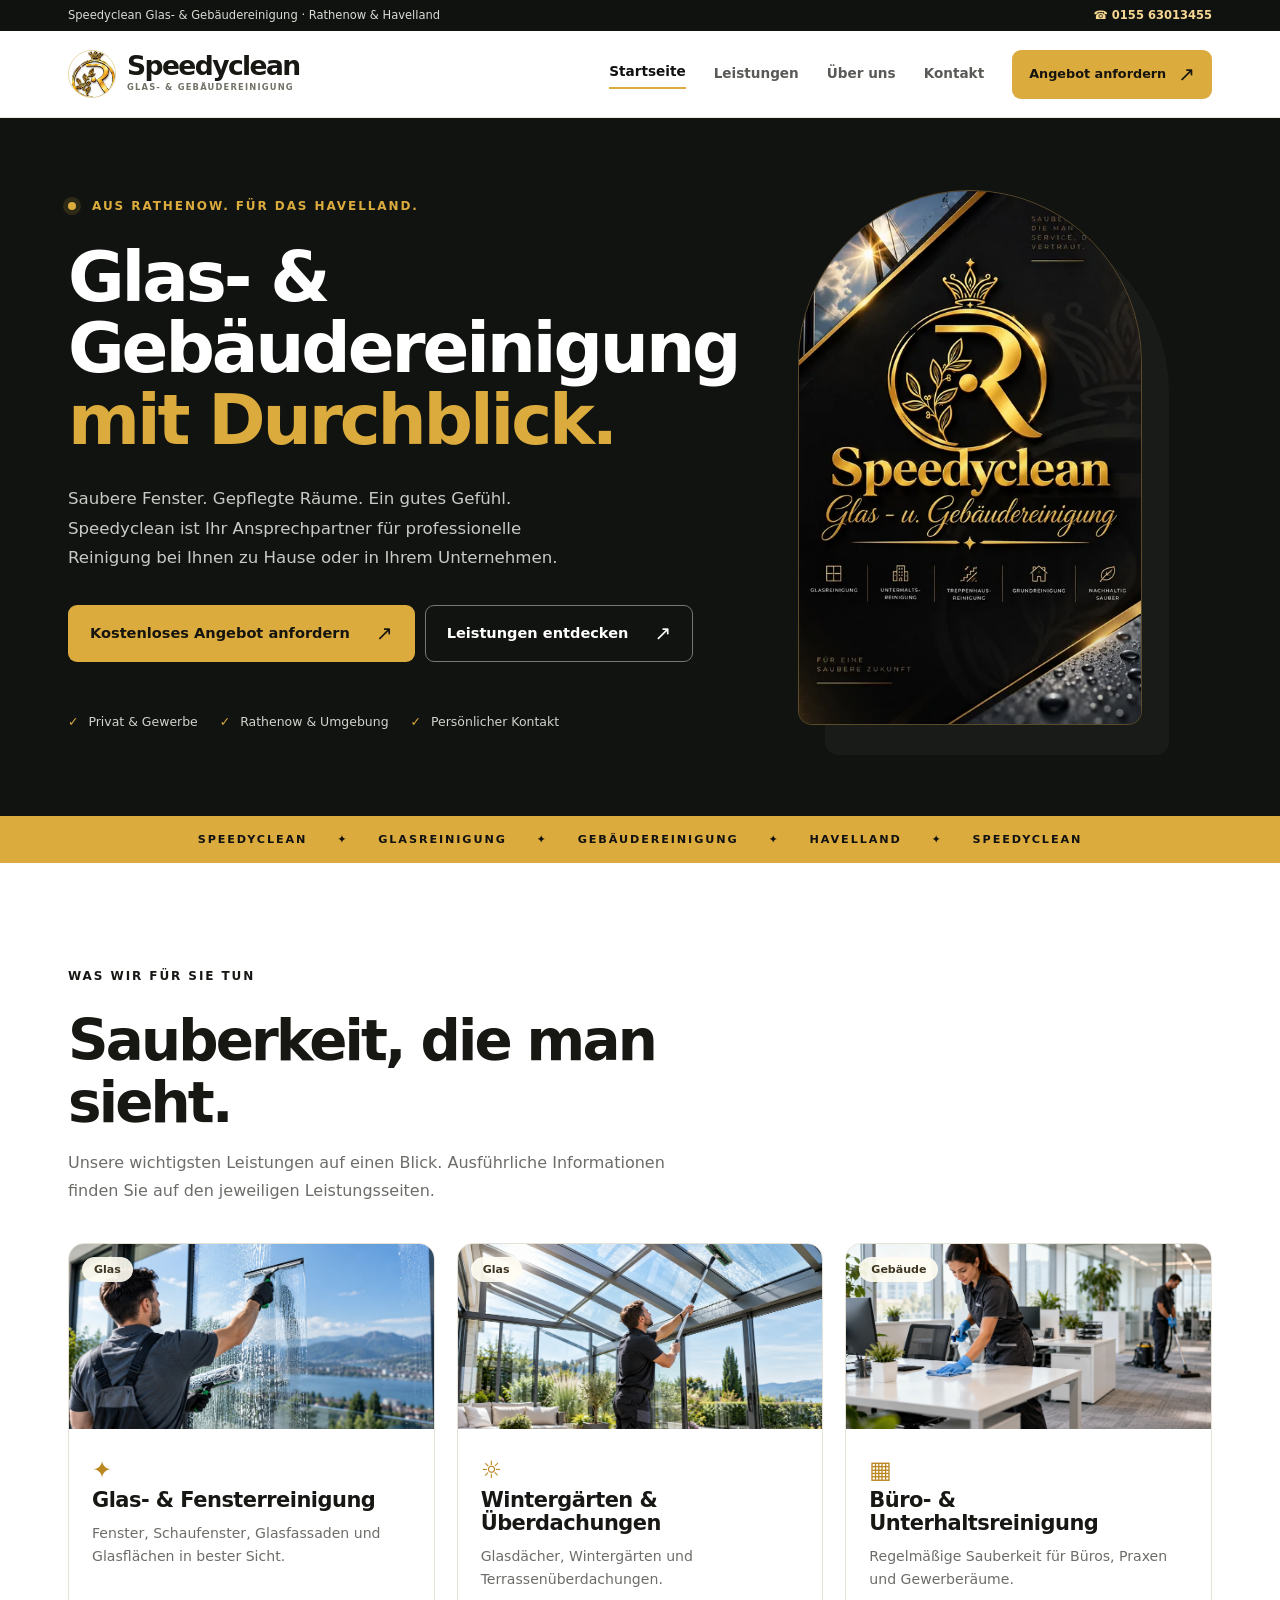
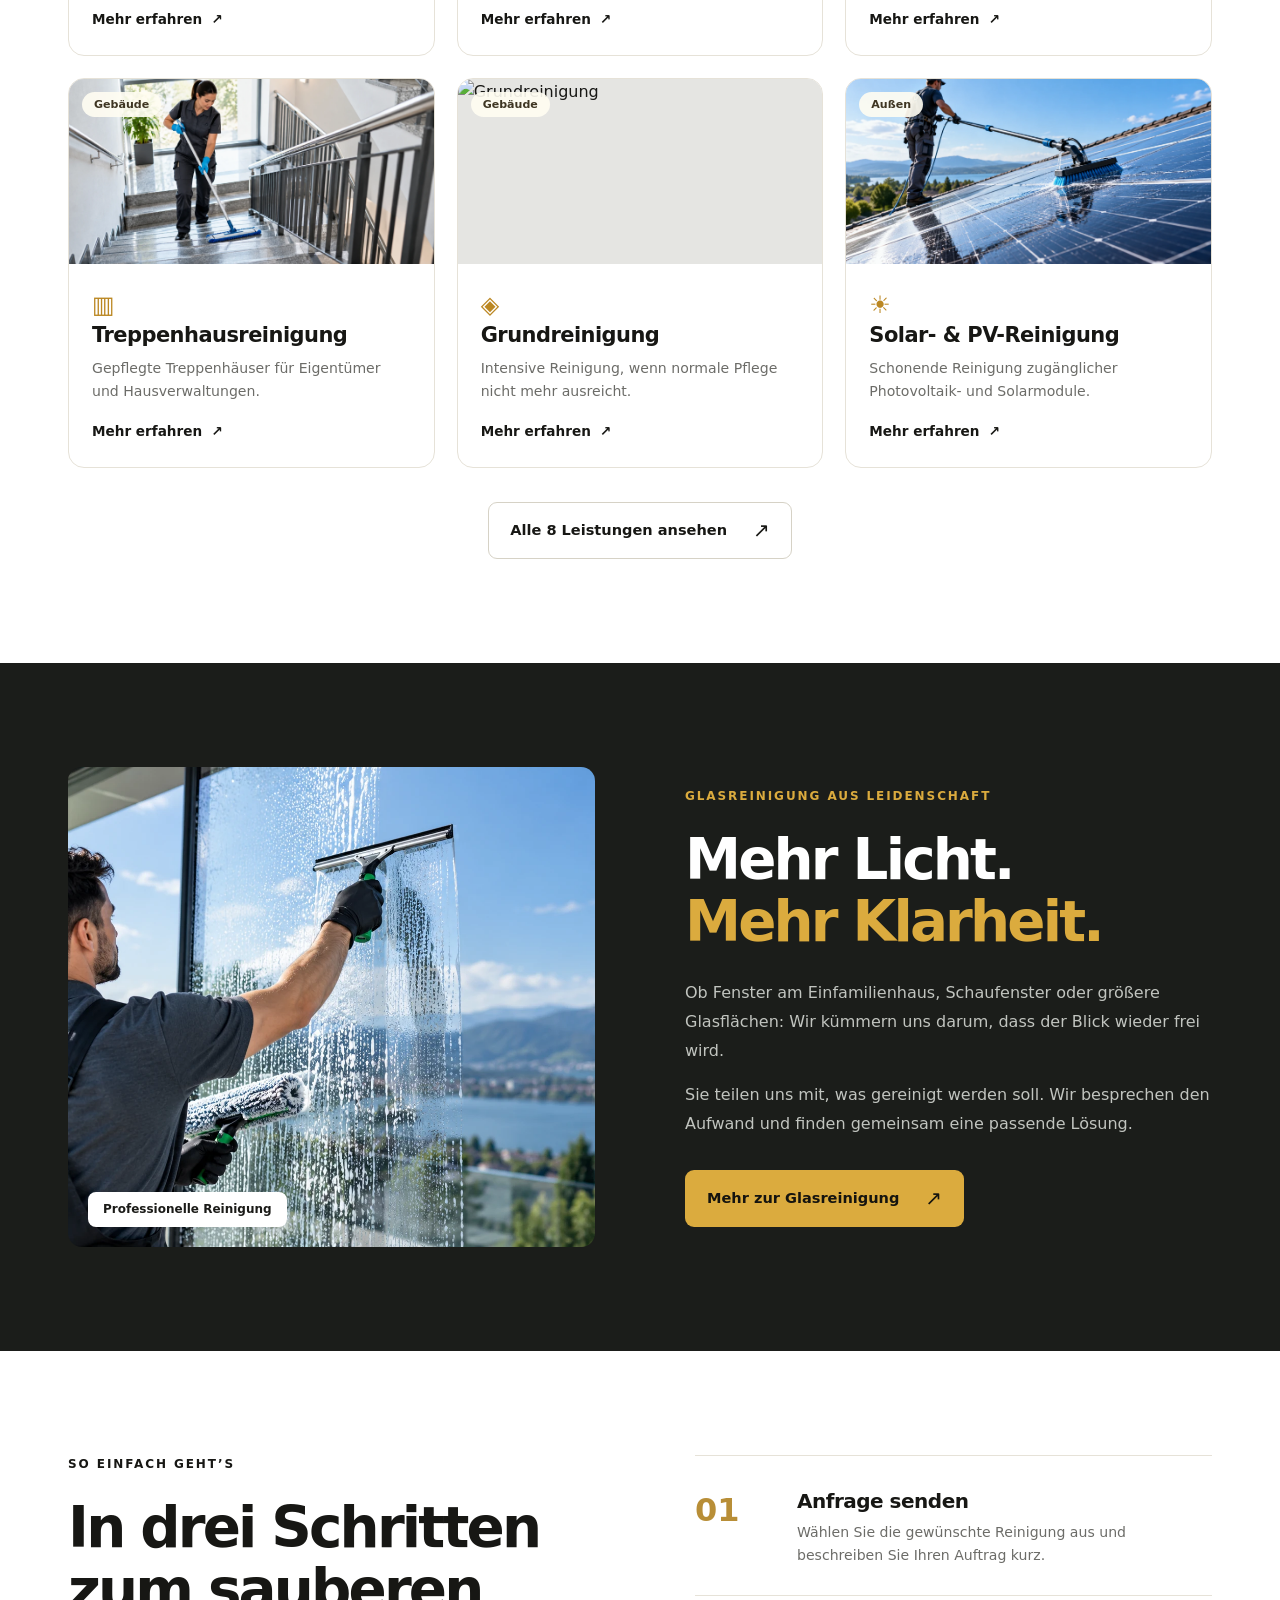
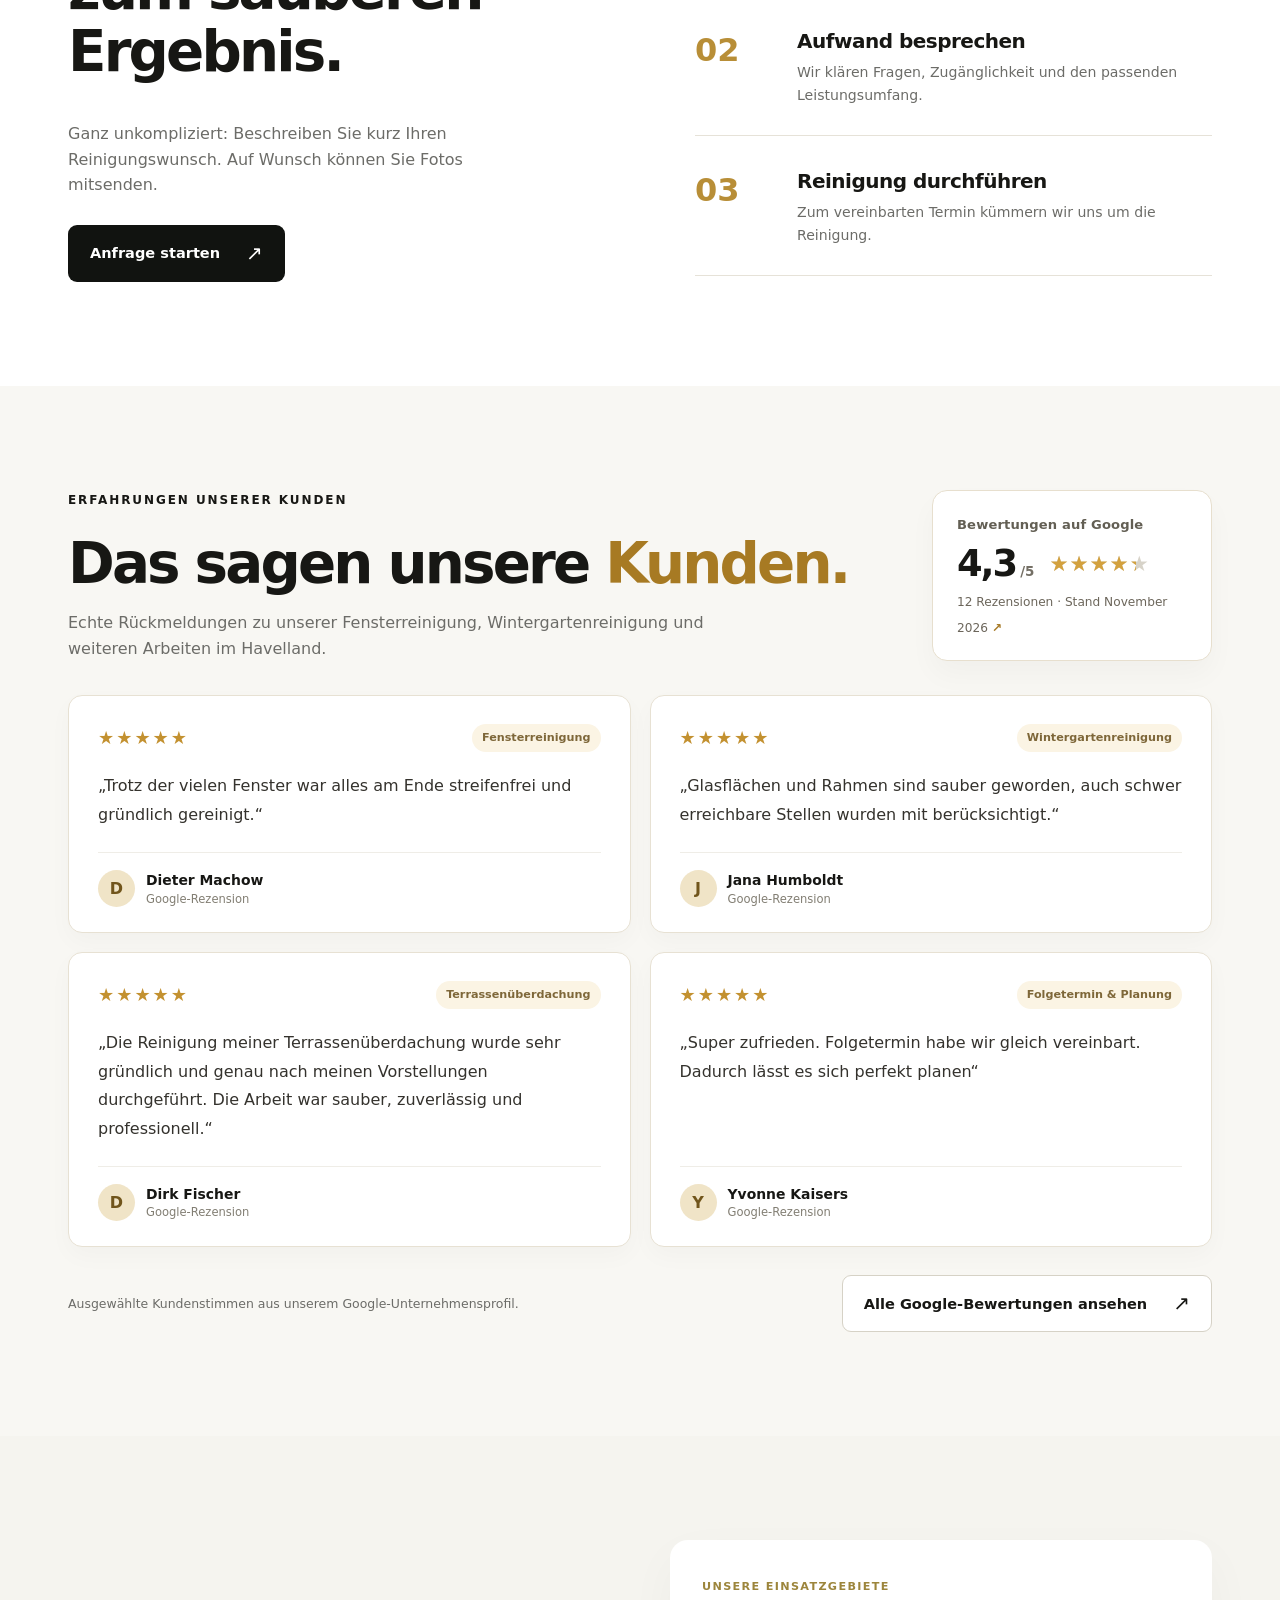
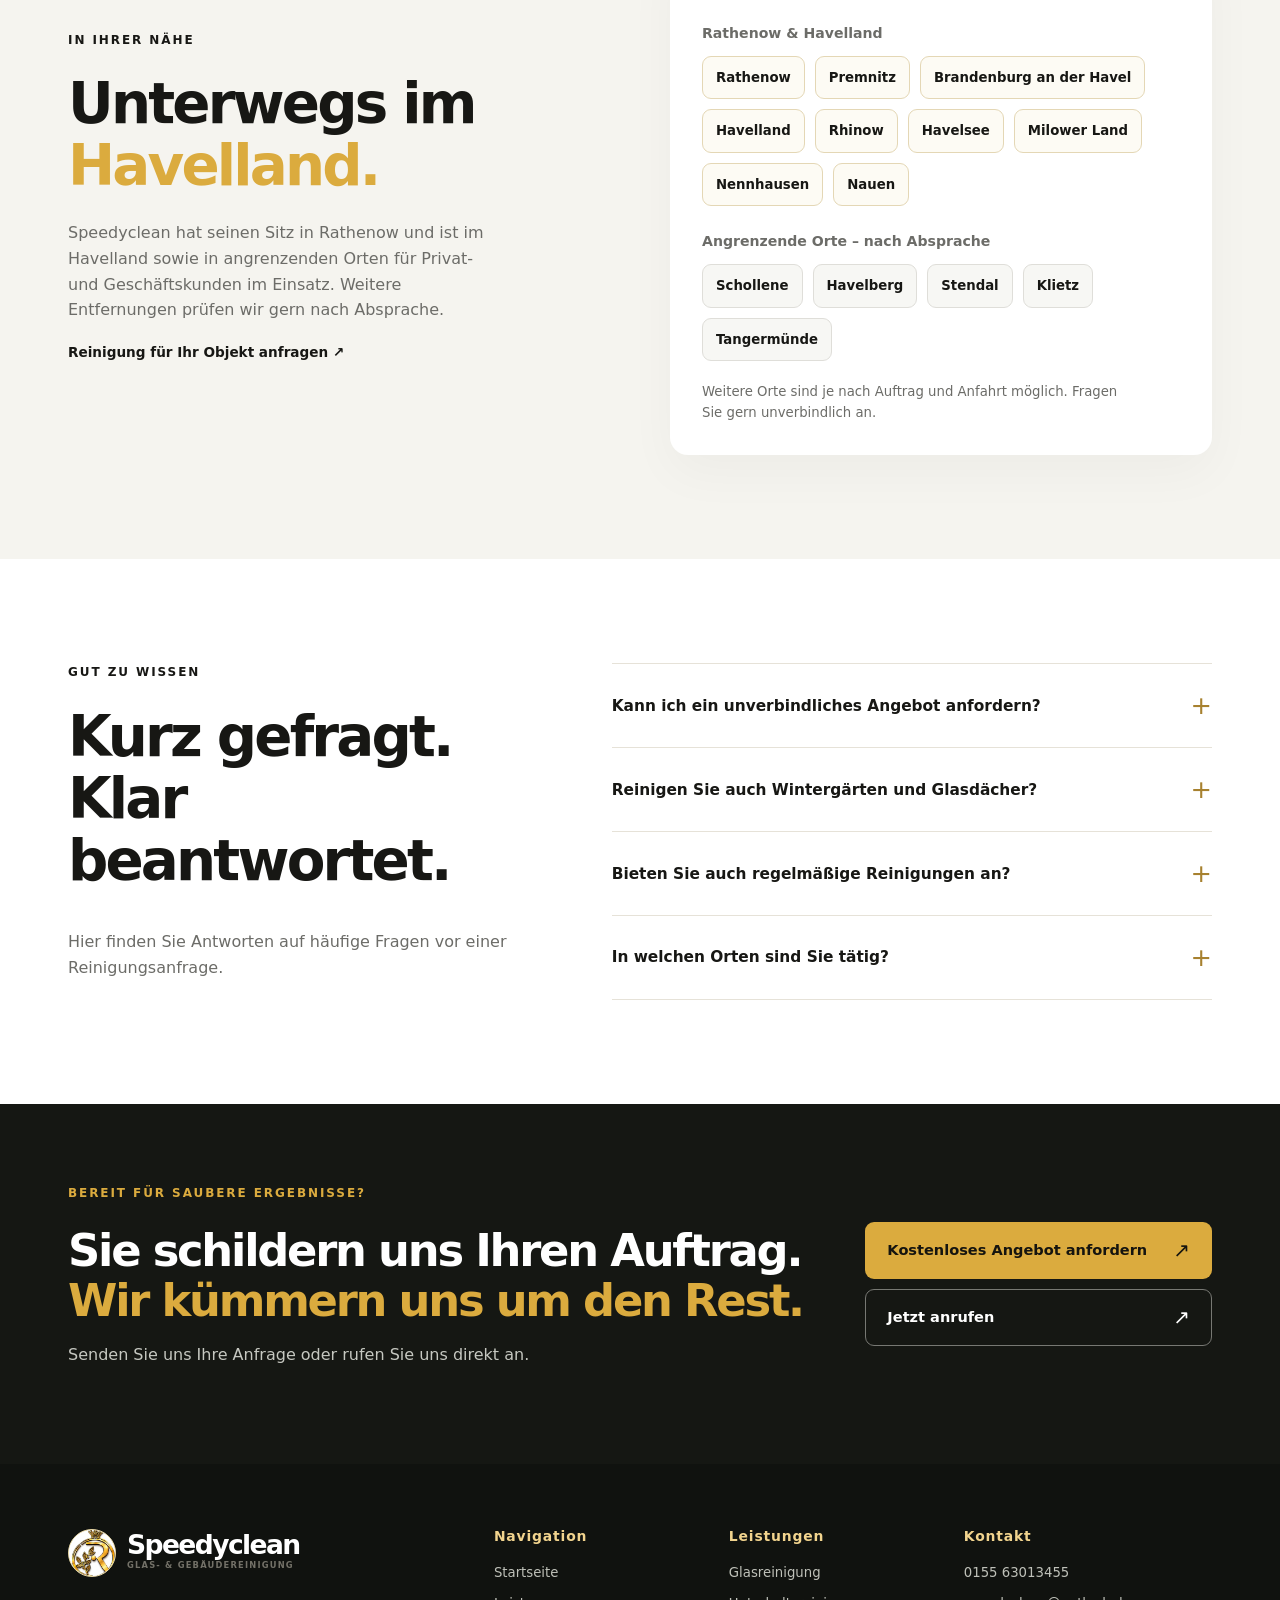
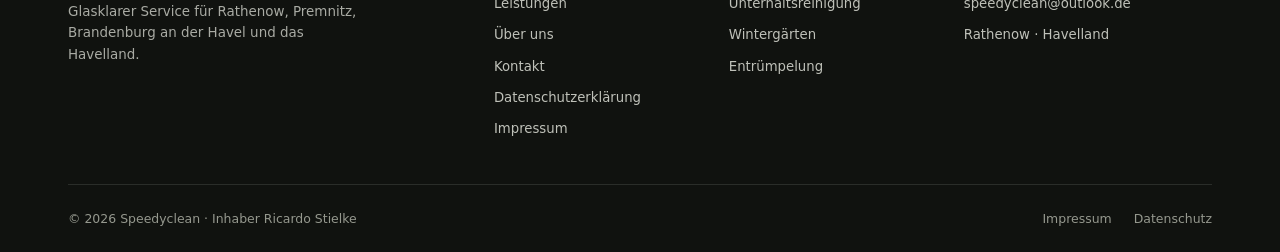
==== commit da9a916c: "Fix image paths for index.html" ====
--- a/index.html
+++ b/index.html
@@ -1,9 +1,9 @@
 <!DOCTYPE html>
 
-<html lang="de"><head><meta charset="utf-8"/><meta content="width=device-width,initial-scale=1" name="viewport"/><meta content="#171714" name="theme-color"/><meta content="Speedyclean bietet Glas- und Gebäudereinigung in Rathenow und im Havelland. Fenster, Büros, Wintergärten, Solarreinigung und mehr. Jetzt anfragen!" name="description"/><meta content="index,follow" name="robots"/><meta content="website" property="og:type"/><meta content="de_DE" property="og:locale"/><meta content="Speedyclean | Glas- und Gebäudereinigung Rathenow" property="og:title"/><meta content="Speedyclean bietet Glas- und Gebäudereinigung in Rathenow und im Havelland. Fenster, Büros, Wintergärten, Solarreinigung und mehr. Jetzt anfragen!" property="og:description"/><meta content="https://speedyclean-hvl.de/" property="og:url"/><meta content="https://speedyclean-hvl.de/assets/sc_brand.webp" property="og:image"/><link href="https://speedyclean-hvl.de/" rel="canonical"/><link href="assets/sc_logo.webp" rel="icon" type="image/webp"/><link href="styles.css" rel="stylesheet"/><title>Speedyclean | Glas- und Gebäudereinigung Rathenow</title><script type="application/ld+json">{"@context": "https://schema.org", "@type": "CleaningService", "name": "Speedyclean Glas- und Gebäudereinigung", "url": "https://speedyclean-hvl.de/", "telephone": "+4915563013455", "email": "speedyclean@outlook.de", "address": {"@type": "PostalAddress", "streetAddress": "Potsdamer Straße 29", "postalCode": "14712", "addressLocality": "Rathenow", "addressCountry": "DE"}, "areaServed": ["Rathenow", "Premnitz", "Brandenburg an der Havel", "Havelland"], "founder": {"@type": "Person", "name": "Ricardo Stielke"}, "hasOfferCatalog": {"@type": "OfferCatalog", "name": "Reinigungsdienstleistungen", "itemListElement": [{"@type": "OfferCatalog", "name": "Glas- & Fensterreinigung"}, {"@type": "OfferCatalog", "name": "Wintergärten & Überdachungen"}, {"@type": "OfferCatalog", "name": "Büro- & Unterhaltsreinigung"}, {"@type": "OfferCatalog", "name": "Treppenhausreinigung"}, {"@type": "OfferCatalog", "name": "Grundreinigung"}, {"@type": "OfferCatalog", "name": "Solar- & PV-Reinigung"}, {"@type": "OfferCatalog", "name": "Dachrinnenreinigung"}, {"@type": "OfferCatalog", "name": "Entrümpelung & Haushaltsauflösung"}]}}</script></head><body><div class="top-notice"><div class="container"><span>Speedyclean Glas- &amp; Gebäudereinigung · Rathenow &amp; Havelland</span><a href="tel:+4915563013455">☎ 0155 63013455</a></div></div><header class="site-header" id="site-header"><div class="container header-inner"><a aria-label="Speedyclean Startseite" class="wordmark" href="index.html"><span class="mark"><img alt="Speedyclean Firmenzeichen" class="" loading="lazy" src="assets/sc_logo.webp"/></span><span class="logo-text"><strong>Speedyclean</strong><small>GLAS- &amp; GEBÄUDEREINIGUNG</small></span></a><nav aria-label="Hauptnavigation" class="desktop-nav"><a aria-current="page" class="nav-link current" href="index.html">Startseite</a><a class="nav-link" href="leistungen.html">Leistungen</a><a class="nav-link" href="ueber-uns.html">Über uns</a><a class="nav-link" href="kontakt.html">Kontakt</a></nav><div class="header-actions"><a aria-label="Jetzt anrufen" class="header-phone" href="tel:+4915563013455">☎</a><a aria-label="Angebot anfordern ↗ (öffnet Tally in einem neuen Tab)" class="btn btn-gold btn-header" href="https://tally.so/r/0Q2X4j" rel="noopener noreferrer" target="_blank">Angebot anfordern<span aria-hidden="true" class="btn-arrow">↗</span></a><button aria-controls="mobile-menu" aria-expanded="false" aria-label="Menü öffnen" class="mobile-menu-button" id="menu-trigger" type="button"><span></span><span></span><span></span></button></div></div><nav aria-label="Mobile Navigation" class="mobile-menu" id="mobile-menu"><a aria-current="page" class="nav-link current" href="index.html">Startseite</a><a class="nav-link" href="leistungen.html">Leistungen</a><a class="nav-link" href="ueber-uns.html">Über uns</a><a class="nav-link" href="kontakt.html">Kontakt</a><a class="mobile-call" href="tel:+4915563013455">☎ 0155 63013455 anrufen</a></nav></header><main id="main">
-<section class="hero" id="start"><div class="container hero-grid"><div class="hero-copy"><span class="eyebrow eyebrow-gold"><span class="live-dot"></span> Aus Rathenow. Für das Havelland.</span><h1>Glas- &amp; Gebäudereinigung <em>mit Durchblick.</em></h1><p class="hero-lead">Saubere Fenster. Gepflegte Räume. Ein gutes Gefühl. Speedyclean ist Ihr Ansprechpartner für professionelle Reinigung bei Ihnen zu Hause oder in Ihrem Unternehmen.</p><div class="hero-actions"><a aria-label="Kostenloses Angebot anfordern ↗ (öffnet Tally in einem neuen Tab)" class="btn btn-gold" href="https://tally.so/r/0Q2X4j" rel="noopener noreferrer" target="_blank">Kostenloses Angebot anfordern<span aria-hidden="true" class="btn-arrow">↗</span></a><a class="btn btn-outline-light" href="leistungen.html">Leistungen entdecken<span aria-hidden="true" class="btn-arrow">↗</span></a></div><div class="hero-meta"><span><b>✓</b> Privat &amp; Gewerbe</span><span><b>✓</b> Rathenow &amp; Umgebung</span><span><b>✓</b> Persönlicher Kontakt</span></div></div><div class="hero-art"><div class="hero-art-panel"><img alt="Speedyclean Glas- und Gebäudereinigung – Firmendesign in Schwarz und Gold" class="brand-poster" loading="eager" src="assets/sc_brand.webp"/></div></div></div><div class="hero-stripe">SPEEDYCLEAN <span>✦</span> GLASREINIGUNG <span>✦</span> GEBÄUDEREINIGUNG <span>✦</span> HAVELLAND <span>✦</span> SPEEDYCLEAN</div></section>
-<section class="section section-services" id="leistungen"><div class="container"><div class="section-heading"><p class="eyebrow">Was wir für Sie tun</p><h2>Sauberkeit, die man sieht.</h2><p>Unsere wichtigsten Leistungen auf einen Blick. Ausführliche Informationen finden Sie auf den jeweiligen Leistungsseiten.</p></div><div class="services-grid"><article class="service-card" data-category="Glas"><a aria-label="Mehr zu Glas- &amp; Fensterreinigung" class="service-card-image" href="glasreinigung.html"><img alt="Glas- &amp; Fensterreinigung" class="" loading="lazy" src="assets/sc_fenster.webp"/><span class="service-chip">Glas</span></a><div class="service-card-body"><span class="service-card-symbol">✦</span><h3><a href="glasreinigung.html">Glas- &amp; Fensterreinigung</a></h3><p>Fenster, Schaufenster, Glasfassaden und Glasflächen in bester Sicht.</p><a class="text-link" href="glasreinigung.html">Mehr erfahren <span aria-hidden="true">↗</span></a></div></article><article class="service-card" data-category="Glas"><a aria-label="Mehr zu Wintergärten &amp; Überdachungen" class="service-card-image" href="wintergartenreinigung.html"><img alt="Wintergärten &amp; Überdachungen" class="" loading="lazy" src="assets/sc_wintergarten.webp"/><span class="service-chip">Glas</span></a><div class="service-card-body"><span class="service-card-symbol">☼</span><h3><a href="wintergartenreinigung.html">Wintergärten &amp; Überdachungen</a></h3><p>Glasdächer, Wintergärten und Terrassenüberdachungen.</p><a class="text-link" href="wintergartenreinigung.html">Mehr erfahren <span aria-hidden="true">↗</span></a></div></article><article class="service-card" data-category="Gebäude"><a aria-label="Mehr zu Büro- &amp; Unterhaltsreinigung" class="service-card-image" href="unterhaltsreinigung.html"><img alt="Büro- &amp; Unterhaltsreinigung" class="" loading="lazy" src="assets/sc_buero.webp"/><span class="service-chip">Gebäude</span></a><div class="service-card-body"><span class="service-card-symbol">▦</span><h3><a href="unterhaltsreinigung.html">Büro- &amp; Unterhaltsreinigung</a></h3><p>Regelmäßige Sauberkeit für Büros, Praxen und Gewerberäume.</p><a class="text-link" href="unterhaltsreinigung.html">Mehr erfahren <span aria-hidden="true">↗</span></a></div></article><article class="service-card" data-category="Gebäude"><a aria-label="Mehr zu Treppenhausreinigung" class="service-card-image" href="treppenhausreinigung.html"><img alt="Treppenhausreinigung" class="" loading="lazy" src="assets/sc_treppen.webp"/><span class="service-chip">Gebäude</span></a><div class="service-card-body"><span class="service-card-symbol">▥</span><h3><a href="treppenhausreinigung.html">Treppenhausreinigung</a></h3><p>Gepflegte Treppenhäuser für Eigentümer und Hausverwaltungen.</p><a class="text-link" href="treppenhausreinigung.html">Mehr erfahren <span aria-hidden="true">↗</span></a></div></article><article class="service-card" data-category="Gebäude"><a aria-label="Mehr zu Grundreinigung" class="service-card-image" href="grundreinigung.html"><img alt="Grundreinigung" class="" loading="lazy" src="assets/sc_grund.webp"/><span class="service-chip">Gebäude</span></a><div class="service-card-body"><span class="service-card-symbol">◈</span><h3><a href="grundreinigung.html">Grundreinigung</a></h3><p>Intensive Reinigung, wenn normale Pflege nicht mehr ausreicht.</p><a class="text-link" href="grundreinigung.html">Mehr erfahren <span aria-hidden="true">↗</span></a></div></article><article class="service-card" data-category="Außen"><a aria-label="Mehr zu Solar- &amp; PV-Reinigung" class="service-card-image" href="solarreinigung.html"><img alt="Solar- &amp; PV-Reinigung" class="" loading="lazy" src="assets/sc_solar.webp"/><span class="service-chip">Außen</span></a><div class="service-card-body"><span class="service-card-symbol">☀</span><h3><a href="solarreinigung.html">Solar- &amp; PV-Reinigung</a></h3><p>Schonende Reinigung zugänglicher Photovoltaik- und Solarmodule.</p><a class="text-link" href="solarreinigung.html">Mehr erfahren <span aria-hidden="true">↗</span></a></div></article></div><div class="center-action"><a class="btn btn-outline-dark" href="leistungen.html">Alle 8 Leistungen ansehen<span aria-hidden="true" class="btn-arrow">↗</span></a></div></div></section>
-<section class="section dark-feature"><div class="container split-feature"><div class="feature-img"><img alt="Fensterreinigung mit professionellem Einwascher" class="feature-photo" loading="lazy" src="assets/sc_fenster.webp"/><span class="feature-note">Professionelle Reinigung</span></div><div class="feature-copy"><p class="eyebrow eyebrow-gold">Glasreinigung aus Leidenschaft</p><h2>Mehr Licht.<br/><em>Mehr Klarheit.</em></h2><p>Ob Fenster am Einfamilienhaus, Schaufenster oder größere Glasflächen: Wir kümmern uns darum, dass der Blick wieder frei wird.</p><p>Sie teilen uns mit, was gereinigt werden soll. Wir besprechen den Aufwand und finden gemeinsam eine passende Lösung.</p><a class="btn btn-gold" href="glasreinigung.html">Mehr zur Glasreinigung<span aria-hidden="true" class="btn-arrow">↗</span></a></div></div></section>
+<html lang="de"><head><meta charset="utf-8"/><meta content="width=device-width,initial-scale=1" name="viewport"/><meta content="#171714" name="theme-color"/><meta content="Speedyclean bietet Glas- und Gebäudereinigung in Rathenow und im Havelland. Fenster, Büros, Wintergärten, Solarreinigung und mehr. Jetzt anfragen!" name="description"/><meta content="index,follow" name="robots"/><meta content="website" property="og:type"/><meta content="de_DE" property="og:locale"/><meta content="Speedyclean | Glas- und Gebäudereinigung Rathenow" property="og:title"/><meta content="Speedyclean bietet Glas- und Gebäudereinigung in Rathenow und im Havelland. Fenster, Büros, Wintergärten, Solarreinigung und mehr. Jetzt anfragen!" property="og:description"/><meta content="https://speedyclean-hvl.de/" property="og:url"/><meta content="https://speedyclean-hvl.de/sc_brand.webp" property="og:image"/><link href="https://speedyclean-hvl.de/" rel="canonical"/><link href="sc_logo.webp" rel="icon" type="image/webp"/><link href="styles.css" rel="stylesheet"/><title>Speedyclean | Glas- und Gebäudereinigung Rathenow</title><script type="application/ld+json">{"@context": "https://schema.org", "@type": "CleaningService", "name": "Speedyclean Glas- und Gebäudereinigung", "url": "https://speedyclean-hvl.de/", "telephone": "+4915563013455", "email": "speedyclean@outlook.de", "address": {"@type": "PostalAddress", "streetAddress": "Potsdamer Straße 29", "postalCode": "14712", "addressLocality": "Rathenow", "addressCountry": "DE"}, "areaServed": ["Rathenow", "Premnitz", "Brandenburg an der Havel", "Havelland"], "founder": {"@type": "Person", "name": "Ricardo Stielke"}, "hasOfferCatalog": {"@type": "OfferCatalog", "name": "Reinigungsdienstleistungen", "itemListElement": [{"@type": "OfferCatalog", "name": "Glas- & Fensterreinigung"}, {"@type": "OfferCatalog", "name": "Wintergärten & Überdachungen"}, {"@type": "OfferCatalog", "name": "Büro- & Unterhaltsreinigung"}, {"@type": "OfferCatalog", "name": "Treppenhausreinigung"}, {"@type": "OfferCatalog", "name": "Grundreinigung"}, {"@type": "OfferCatalog", "name": "Solar- & PV-Reinigung"}, {"@type": "OfferCatalog", "name": "Dachrinnenreinigung"}, {"@type": "OfferCatalog", "name": "Entrümpelung & Haushaltsauflösung"}]}}</script></head><body><div class="top-notice"><div class="container"><span>Speedyclean Glas- &amp; Gebäudereinigung · Rathenow &amp; Havelland</span><a href="tel:+4915563013455">☎ 0155 63013455</a></div></div><header class="site-header" id="site-header"><div class="container header-inner"><a aria-label="Speedyclean Startseite" class="wordmark" href="index.html"><span class="mark"><img alt="Speedyclean Firmenzeichen" class="" loading="lazy" src="sc_logo.webp"/></span><span class="logo-text"><strong>Speedyclean</strong><small>GLAS- &amp; GEBÄUDEREINIGUNG</small></span></a><nav aria-label="Hauptnavigation" class="desktop-nav"><a aria-current="page" class="nav-link current" href="index.html">Startseite</a><a class="nav-link" href="leistungen.html">Leistungen</a><a class="nav-link" href="ueber-uns.html">Über uns</a><a class="nav-link" href="kontakt.html">Kontakt</a></nav><div class="header-actions"><a aria-label="Jetzt anrufen" class="header-phone" href="tel:+4915563013455">☎</a><a aria-label="Angebot anfordern ↗ (öffnet Tally in einem neuen Tab)" class="btn btn-gold btn-header" href="https://tally.so/r/0Q2X4j" rel="noopener noreferrer" target="_blank">Angebot anfordern<span aria-hidden="true" class="btn-arrow">↗</span></a><button aria-controls="mobile-menu" aria-expanded="false" aria-label="Menü öffnen" class="mobile-menu-button" id="menu-trigger" type="button"><span></span><span></span><span></span></button></div></div><nav aria-label="Mobile Navigation" class="mobile-menu" id="mobile-menu"><a aria-current="page" class="nav-link current" href="index.html">Startseite</a><a class="nav-link" href="leistungen.html">Leistungen</a><a class="nav-link" href="ueber-uns.html">Über uns</a><a class="nav-link" href="kontakt.html">Kontakt</a><a class="mobile-call" href="tel:+4915563013455">☎ 0155 63013455 anrufen</a></nav></header><main id="main">
+<section class="hero" id="start"><div class="container hero-grid"><div class="hero-copy"><span class="eyebrow eyebrow-gold"><span class="live-dot"></span> Aus Rathenow. Für das Havelland.</span><h1>Glas- &amp; Gebäudereinigung <em>mit Durchblick.</em></h1><p class="hero-lead">Saubere Fenster. Gepflegte Räume. Ein gutes Gefühl. Speedyclean ist Ihr Ansprechpartner für professionelle Reinigung bei Ihnen zu Hause oder in Ihrem Unternehmen.</p><div class="hero-actions"><a aria-label="Kostenloses Angebot anfordern ↗ (öffnet Tally in einem neuen Tab)" class="btn btn-gold" href="https://tally.so/r/0Q2X4j" rel="noopener noreferrer" target="_blank">Kostenloses Angebot anfordern<span aria-hidden="true" class="btn-arrow">↗</span></a><a class="btn btn-outline-light" href="leistungen.html">Leistungen entdecken<span aria-hidden="true" class="btn-arrow">↗</span></a></div><div class="hero-meta"><span><b>✓</b> Privat &amp; Gewerbe</span><span><b>✓</b> Rathenow &amp; Umgebung</span><span><b>✓</b> Persönlicher Kontakt</span></div></div><div class="hero-art"><div class="hero-art-panel"><img alt="Speedyclean Glas- und Gebäudereinigung – Firmendesign in Schwarz und Gold" class="brand-poster" loading="eager" src="sc_brand.webp"/></div></div></div><div class="hero-stripe">SPEEDYCLEAN <span>✦</span> GLASREINIGUNG <span>✦</span> GEBÄUDEREINIGUNG <span>✦</span> HAVELLAND <span>✦</span> SPEEDYCLEAN</div></section>
+<section class="section section-services" id="leistungen"><div class="container"><div class="section-heading"><p class="eyebrow">Was wir für Sie tun</p><h2>Sauberkeit, die man sieht.</h2><p>Unsere wichtigsten Leistungen auf einen Blick. Ausführliche Informationen finden Sie auf den jeweiligen Leistungsseiten.</p></div><div class="services-grid"><article class="service-card" data-category="Glas"><a aria-label="Mehr zu Glas- &amp; Fensterreinigung" class="service-card-image" href="glasreinigung.html"><img alt="Glas- &amp; Fensterreinigung" class="" loading="lazy" src="sc_fenster.webp"/><span class="service-chip">Glas</span></a><div class="service-card-body"><span class="service-card-symbol">✦</span><h3><a href="glasreinigung.html">Glas- &amp; Fensterreinigung</a></h3><p>Fenster, Schaufenster, Glasfassaden und Glasflächen in bester Sicht.</p><a class="text-link" href="glasreinigung.html">Mehr erfahren <span aria-hidden="true">↗</span></a></div></article><article class="service-card" data-category="Glas"><a aria-label="Mehr zu Wintergärten &amp; Überdachungen" class="service-card-image" href="wintergartenreinigung.html"><img alt="Wintergärten &amp; Überdachungen" class="" loading="lazy" src="sc_wintergarten.webp"/><span class="service-chip">Glas</span></a><div class="service-card-body"><span class="service-card-symbol">☼</span><h3><a href="wintergartenreinigung.html">Wintergärten &amp; Überdachungen</a></h3><p>Glasdächer, Wintergärten und Terrassenüberdachungen.</p><a class="text-link" href="wintergartenreinigung.html">Mehr erfahren <span aria-hidden="true">↗</span></a></div></article><article class="service-card" data-category="Gebäude"><a aria-label="Mehr zu Büro- &amp; Unterhaltsreinigung" class="service-card-image" href="unterhaltsreinigung.html"><img alt="Büro- &amp; Unterhaltsreinigung" class="" loading="lazy" src="sc_buero.webp"/><span class="service-chip">Gebäude</span></a><div class="service-card-body"><span class="service-card-symbol">▦</span><h3><a href="unterhaltsreinigung.html">Büro- &amp; Unterhaltsreinigung</a></h3><p>Regelmäßige Sauberkeit für Büros, Praxen und Gewerberäume.</p><a class="text-link" href="unterhaltsreinigung.html">Mehr erfahren <span aria-hidden="true">↗</span></a></div></article><article class="service-card" data-category="Gebäude"><a aria-label="Mehr zu Treppenhausreinigung" class="service-card-image" href="treppenhausreinigung.html"><img alt="Treppenhausreinigung" class="" loading="lazy" src="sc_treppen.webp"/><span class="service-chip">Gebäude</span></a><div class="service-card-body"><span class="service-card-symbol">▥</span><h3><a href="treppenhausreinigung.html">Treppenhausreinigung</a></h3><p>Gepflegte Treppenhäuser für Eigentümer und Hausverwaltungen.</p><a class="text-link" href="treppenhausreinigung.html">Mehr erfahren <span aria-hidden="true">↗</span></a></div></article><article class="service-card" data-category="Gebäude"><a aria-label="Mehr zu Grundreinigung" class="service-card-image" href="grundreinigung.html"><img alt="Grundreinigung" class="" loading="lazy" src="sc_grund.webp"/><span class="service-chip">Gebäude</span></a><div class="service-card-body"><span class="service-card-symbol">◈</span><h3><a href="grundreinigung.html">Grundreinigung</a></h3><p>Intensive Reinigung, wenn normale Pflege nicht mehr ausreicht.</p><a class="text-link" href="grundreinigung.html">Mehr erfahren <span aria-hidden="true">↗</span></a></div></article><article class="service-card" data-category="Außen"><a aria-label="Mehr zu Solar- &amp; PV-Reinigung" class="service-card-image" href="solarreinigung.html"><img alt="Solar- &amp; PV-Reinigung" class="" loading="lazy" src="sc_solar.webp"/><span class="service-chip">Außen</span></a><div class="service-card-body"><span class="service-card-symbol">☀</span><h3><a href="solarreinigung.html">Solar- &amp; PV-Reinigung</a></h3><p>Schonende Reinigung zugänglicher Photovoltaik- und Solarmodule.</p><a class="text-link" href="solarreinigung.html">Mehr erfahren <span aria-hidden="true">↗</span></a></div></article></div><div class="center-action"><a class="btn btn-outline-dark" href="leistungen.html">Alle 8 Leistungen ansehen<span aria-hidden="true" class="btn-arrow">↗</span></a></div></div></section>
+<section class="section dark-feature"><div class="container split-feature"><div class="feature-img"><img alt="Fensterreinigung mit professionellem Einwascher" class="feature-photo" loading="lazy" src="sc_fenster.webp"/><span class="feature-note">Professionelle Reinigung</span></div><div class="feature-copy"><p class="eyebrow eyebrow-gold">Glasreinigung aus Leidenschaft</p><h2>Mehr Licht.<br/><em>Mehr Klarheit.</em></h2><p>Ob Fenster am Einfamilienhaus, Schaufenster oder größere Glasflächen: Wir kümmern uns darum, dass der Blick wieder frei wird.</p><p>Sie teilen uns mit, was gereinigt werden soll. Wir besprechen den Aufwand und finden gemeinsam eine passende Lösung.</p><a class="btn btn-gold" href="glasreinigung.html">Mehr zur Glasreinigung<span aria-hidden="true" class="btn-arrow">↗</span></a></div></div></section>
 <section class="section"><div class="container steps-layout"><div><div class="section-heading"><p class="eyebrow">So einfach geht’s</p><h2>In drei Schritten zum sauberen Ergebnis.</h2></div><p class="steps-intro">Ganz unkompliziert: Beschreiben Sie kurz Ihren Reinigungswunsch. Auf Wunsch können Sie Fotos mitsenden.</p><a aria-label="Anfrage starten ↗ (öffnet Tally in einem neuen Tab)" class="btn btn-dark" href="https://tally.so/r/0Q2X4j" rel="noopener noreferrer" target="_blank">Anfrage starten<span aria-hidden="true" class="btn-arrow">↗</span></a></div><div class="steps-list"><div class="step"><span>01</span><div><h3>Anfrage senden</h3><p>Wählen Sie die gewünschte Reinigung aus und beschreiben Sie Ihren Auftrag kurz.</p></div></div><div class="step"><span>02</span><div><h3>Aufwand besprechen</h3><p>Wir klären Fragen, Zugänglichkeit und den passenden Leistungsumfang.</p></div></div><div class="step"><span>03</span><div><h3>Reinigung durchführen</h3><p>Zum vereinbarten Termin kümmern wir uns um die Reinigung.</p></div></div></div></div></section>
 
 <section class="section reviews-section" id="kundenstimmen" aria-labelledby="reviews-heading">
@@ -41,4 +41,4 @@
 <section class="section coverage-section"><div class="container coverage-grid"><div><p class="eyebrow">In Ihrer Nähe</p><h2>Unterwegs im<br/><em>Havelland.</em></h2><p>Speedyclean hat seinen Sitz in Rathenow und ist im Havelland sowie in angrenzenden Orten für Privat- und Geschäftskunden im Einsatz. Weitere Entfernungen prüfen wir gern nach Absprache.</p><a aria-label="Reinigung für Ihr Objekt anfragen ↗ (öffnet Tally in einem neuen Tab)" class="text-link" href="https://tally.so/r/0Q2X4j" rel="noopener noreferrer" target="_blank">Reinigung für Ihr Objekt anfragen ↗</a></div><div class="location-board"><span class="location-board-header">UNSERE EINSATZGEBIETE</span><p class="coverage-group-label">Rathenow &amp; Havelland</p><div class="location-tags"><span>Rathenow</span><span>Premnitz</span><span>Brandenburg an der Havel</span><span>Havelland</span><span>Rhinow</span><span>Havelsee</span><span>Milower Land</span><span>Nennhausen</span><span>Nauen</span></div><p class="coverage-group-label">Angrenzende Orte – nach Absprache</p><div class="location-tags location-tags-outer"><span>Schollene</span><span>Havelberg</span><span>Stendal</span><span>Klietz</span><span>Tangermünde</span></div><p class="coverage-help">Weitere Orte sind je nach Auftrag und Anfahrt möglich. Fragen Sie gern unverbindlich an.</p></div></div></section>
 <section class="section faq-section"><div class="container faq-grid"><div><div class="section-heading"><p class="eyebrow">Gut zu wissen</p><h2>Kurz gefragt.<br/>Klar beantwortet.</h2></div><p class="muted">Hier finden Sie Antworten auf häufige Fragen vor einer Reinigungsanfrage.</p></div><div class="faq-list"><details><summary>Kann ich ein unverbindliches Angebot anfordern?<span>+</span></summary><p>Ja. Über unsere Kontaktseite können Sie uns Ihren Reinigungswunsch schildern. Wir besprechen den Umfang und erstellen ein passendes Angebot.</p></details><details><summary>Reinigen Sie auch Wintergärten und Glasdächer?<span>+</span></summary><p>Ja. Wir reinigen unter anderem Wintergärten, Glasdächer und Terrassenüberdachungen. Für eine Einschätzung helfen uns Fotos und Angaben zur Zugänglichkeit.</p></details><details><summary>Bieten Sie auch regelmäßige Reinigungen an?<span>+</span></summary><p>Ja, zum Beispiel für Büros, Gewerberäume und Treppenhäuser. Häufigkeit und Umfang vereinbaren wir passend zum Objekt.</p></details><details><summary>In welchen Orten sind Sie tätig?<span>+</span></summary><p>Unser Schwerpunkt liegt in Rathenow, Premnitz, Brandenburg an der Havel und im Havelland. Auch Einsätze beispielsweise in Schollene, Havelberg und Stendal sind nach Absprache möglich.</p></details></div></div></section>
 <section class="closing-cta"><div class="container closing-inner"><div><p class="eyebrow eyebrow-gold">Bereit für saubere Ergebnisse?</p><h2>Sie schildern uns Ihren Auftrag.<br/><em>Wir kümmern uns um den Rest.</em></h2><p>Senden Sie uns Ihre Anfrage oder rufen Sie uns direkt an.</p></div><div class="closing-actions"><a aria-label="Kostenloses Angebot anfordern ↗ (öffnet Tally in einem neuen Tab)" class="btn btn-gold" href="https://tally.so/r/0Q2X4j" rel="noopener noreferrer" target="_blank">Kostenloses Angebot anfordern<span aria-hidden="true" class="btn-arrow">↗</span></a><a class="btn btn-outline-light" href="tel:+4915563013455">Jetzt anrufen<span aria-hidden="true" class="btn-arrow">↗</span></a></div></div></section>
-</main><footer class="footer"><div class="container"><div class="footer-top"><div class="footer-brand"><a class="wordmark wordmark-footer" href="index.html"><span class="mark"><img alt="Speedyclean Firmenzeichen" class="" loading="lazy" src="assets/sc_logo.webp"/></span><span class="logo-text"><strong>Speedyclean</strong><small>GLAS- &amp; GEBÄUDEREINIGUNG</small></span></a><p>Glasklarer Service für Rathenow, Premnitz, Brandenburg an der Havel und das Havelland.</p></div><div class="footer-col"><h3>Navigation</h3><a href="index.html">Startseite</a><a href="leistungen.html">Leistungen</a><a href="ueber-uns.html">Über uns</a><a href="kontakt.html">Kontakt</a><a href="datenschutz.html">Datenschutzerklärung</a><a href="impressum.html">Impressum</a></div><div class="footer-col"><h3>Leistungen</h3><a href="glasreinigung.html">Glasreinigung</a><a href="unterhaltsreinigung.html">Unterhaltsreinigung</a><a href="wintergartenreinigung.html">Wintergärten</a><a href="entruempelung.html">Entrümpelung</a></div><div class="footer-col"><h3>Kontakt</h3><a href="tel:+4915563013455">0155 63013455</a><a href="mailto:speedyclean@outlook.de">speedyclean@outlook.de</a><span>Rathenow · Havelland</span></div></div><div class="footer-bottom"><span>© 2026 Speedyclean · Inhaber Ricardo Stielke</span><span><a href="impressum.html">Impressum</a><a href="datenschutz.html">Datenschutz</a></span></div></div></footer><div class="mobile-sticky-cta"><a href="tel:+4915563013455">☎ Anrufen</a><a aria-label="✦ Angebot anfordern (öffnet Tally in einem neuen Tab)" href="https://tally.so/r/0Q2X4j" rel="noopener noreferrer" target="_blank">✦ Angebot anfordern</a></div><script defer="" src="main.js"></script></body></html>+</main><footer class="footer"><div class="container"><div class="footer-top"><div class="footer-brand"><a class="wordmark wordmark-footer" href="index.html"><span class="mark"><img alt="Speedyclean Firmenzeichen" class="" loading="lazy" src="sc_logo.webp"/></span><span class="logo-text"><strong>Speedyclean</strong><small>GLAS- &amp; GEBÄUDEREINIGUNG</small></span></a><p>Glasklarer Service für Rathenow, Premnitz, Brandenburg an der Havel und das Havelland.</p></div><div class="footer-col"><h3>Navigation</h3><a href="index.html">Startseite</a><a href="leistungen.html">Leistungen</a><a href="ueber-uns.html">Über uns</a><a href="kontakt.html">Kontakt</a><a href="datenschutz.html">Datenschutzerklärung</a><a href="impressum.html">Impressum</a></div><div class="footer-col"><h3>Leistungen</h3><a href="glasreinigung.html">Glasreinigung</a><a href="unterhaltsreinigung.html">Unterhaltsreinigung</a><a href="wintergartenreinigung.html">Wintergärten</a><a href="entruempelung.html">Entrümpelung</a></div><div class="footer-col"><h3>Kontakt</h3><a href="tel:+4915563013455">0155 63013455</a><a href="mailto:speedyclean@outlook.de">speedyclean@outlook.de</a><span>Rathenow · Havelland</span></div></div><div class="footer-bottom"><span>© 2026 Speedyclean · Inhaber Ricardo Stielke</span><span><a href="impressum.html">Impressum</a><a href="datenschutz.html">Datenschutz</a></span></div></div></footer><div class="mobile-sticky-cta"><a href="tel:+4915563013455">☎ Anrufen</a><a aria-label="✦ Angebot anfordern (öffnet Tally in einem neuen Tab)" href="https://tally.so/r/0Q2X4j" rel="noopener noreferrer" target="_blank">✦ Angebot anfordern</a></div><script defer="" src="main.js"></script></body></html>
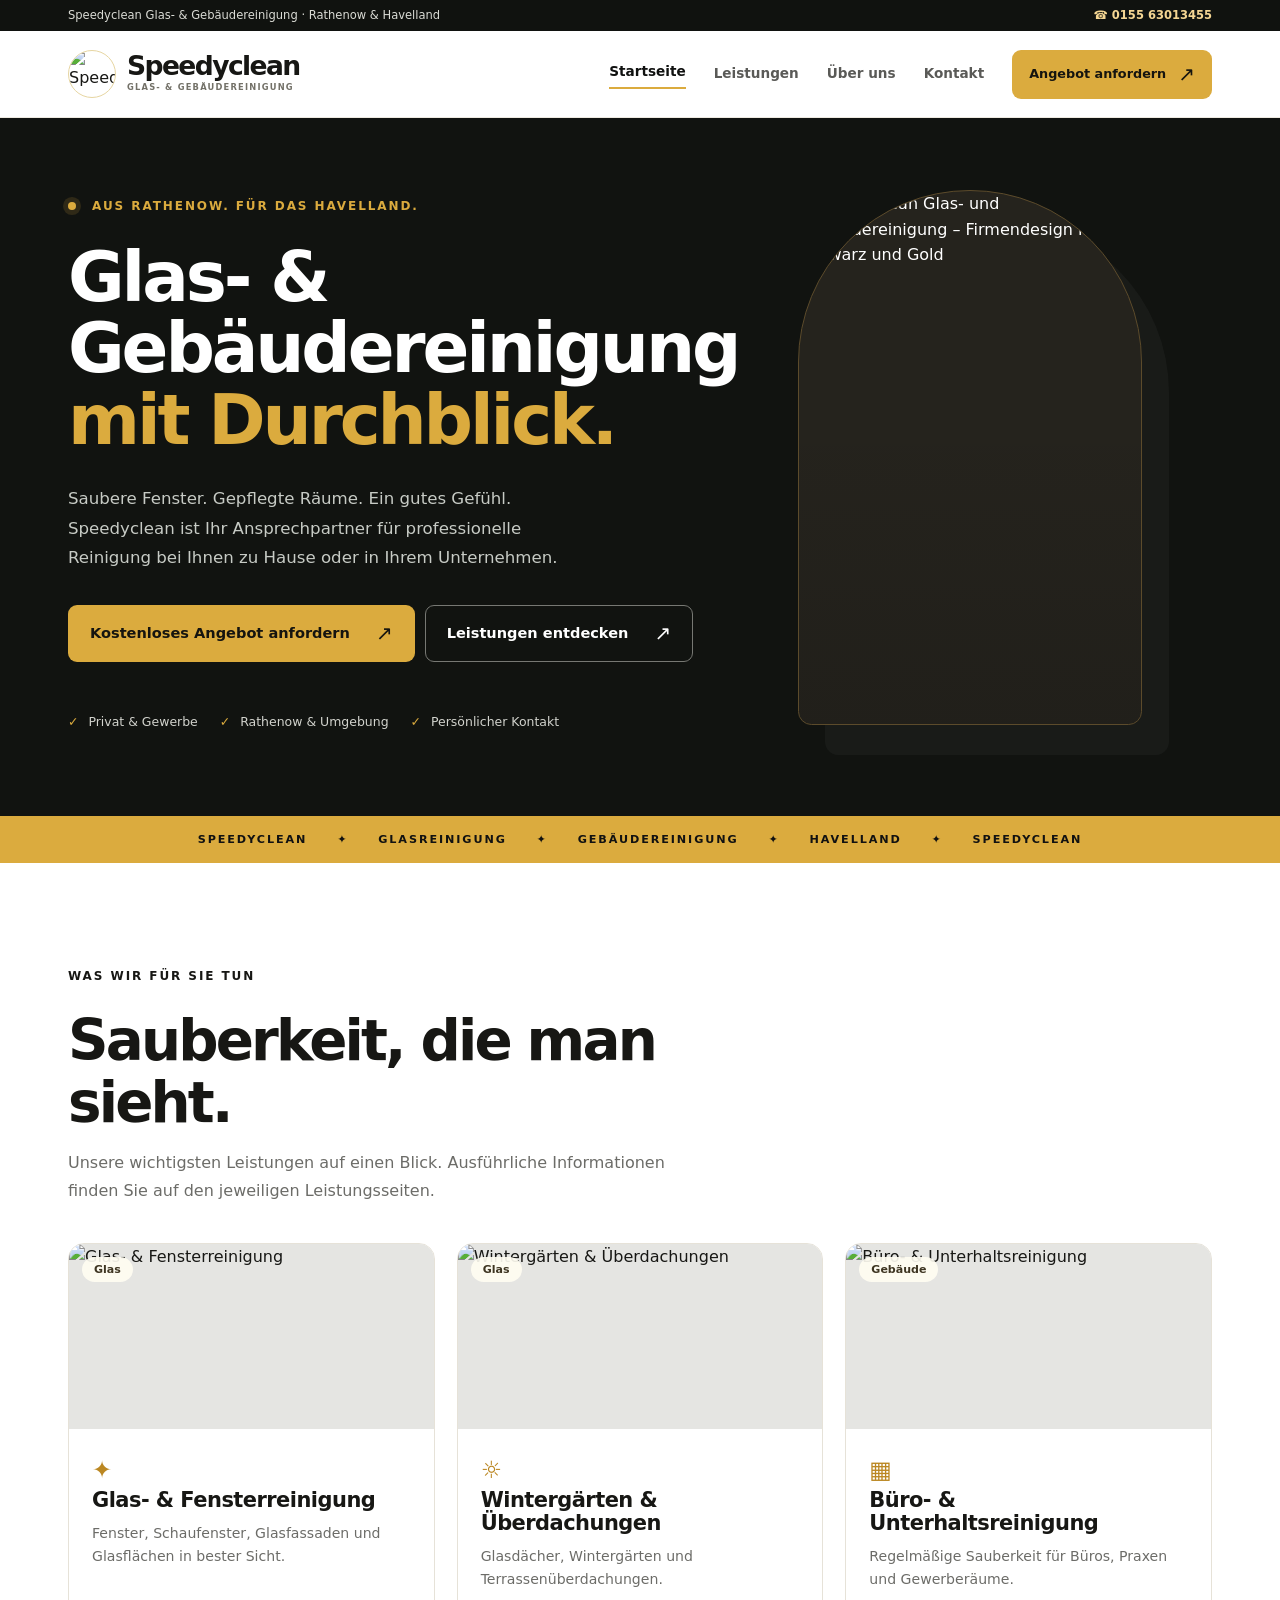
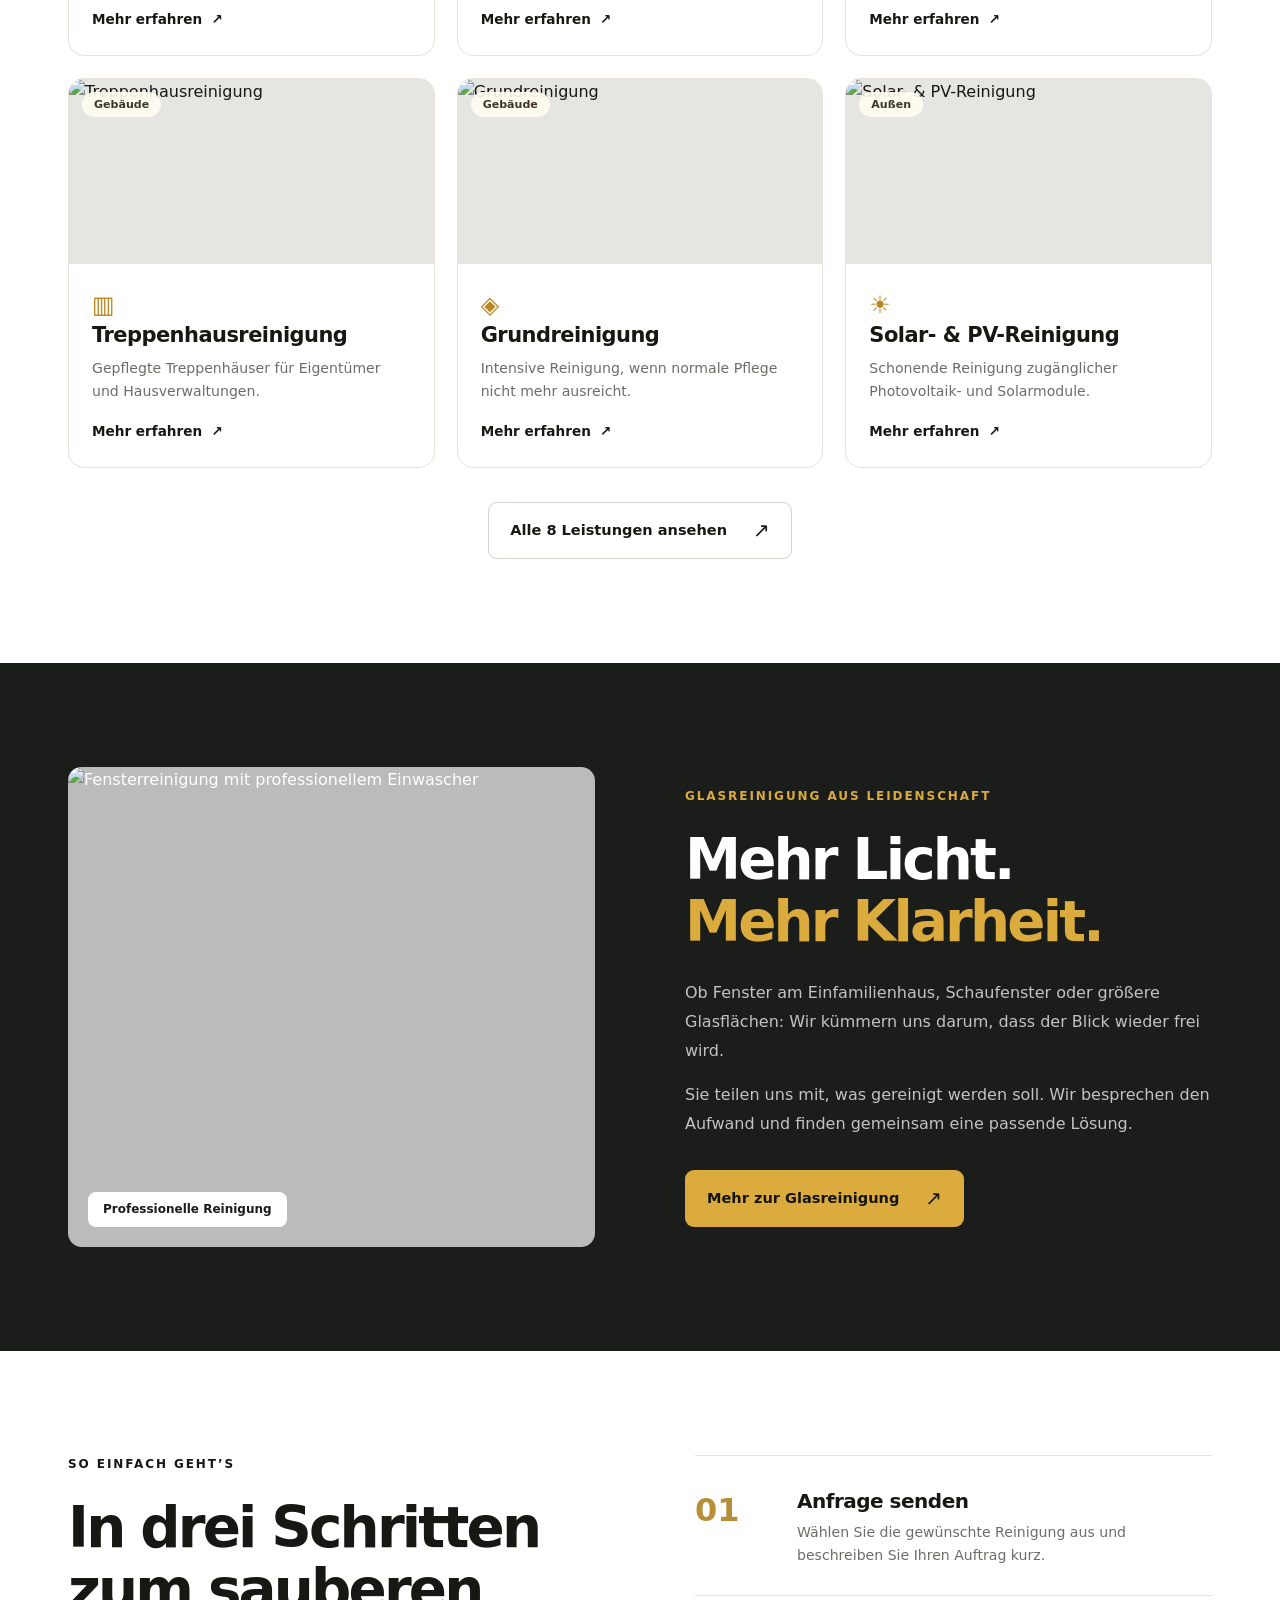
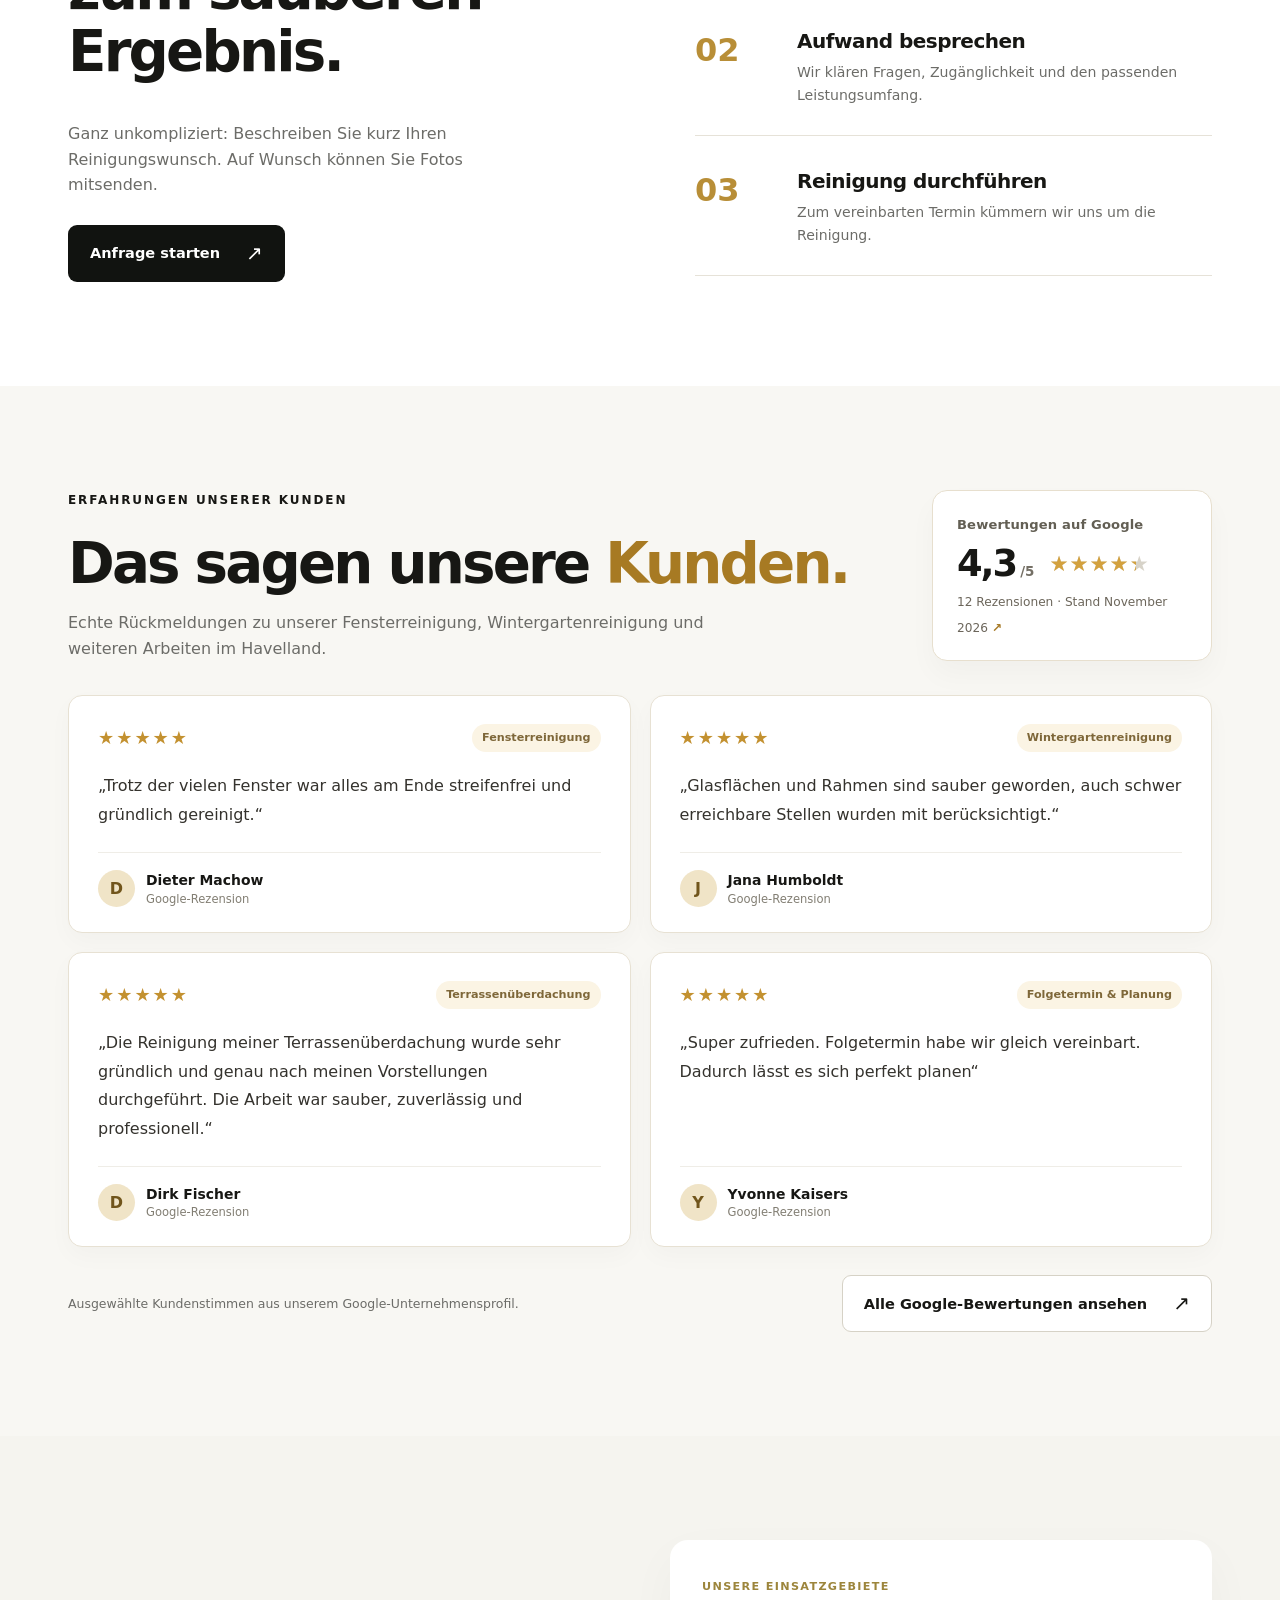
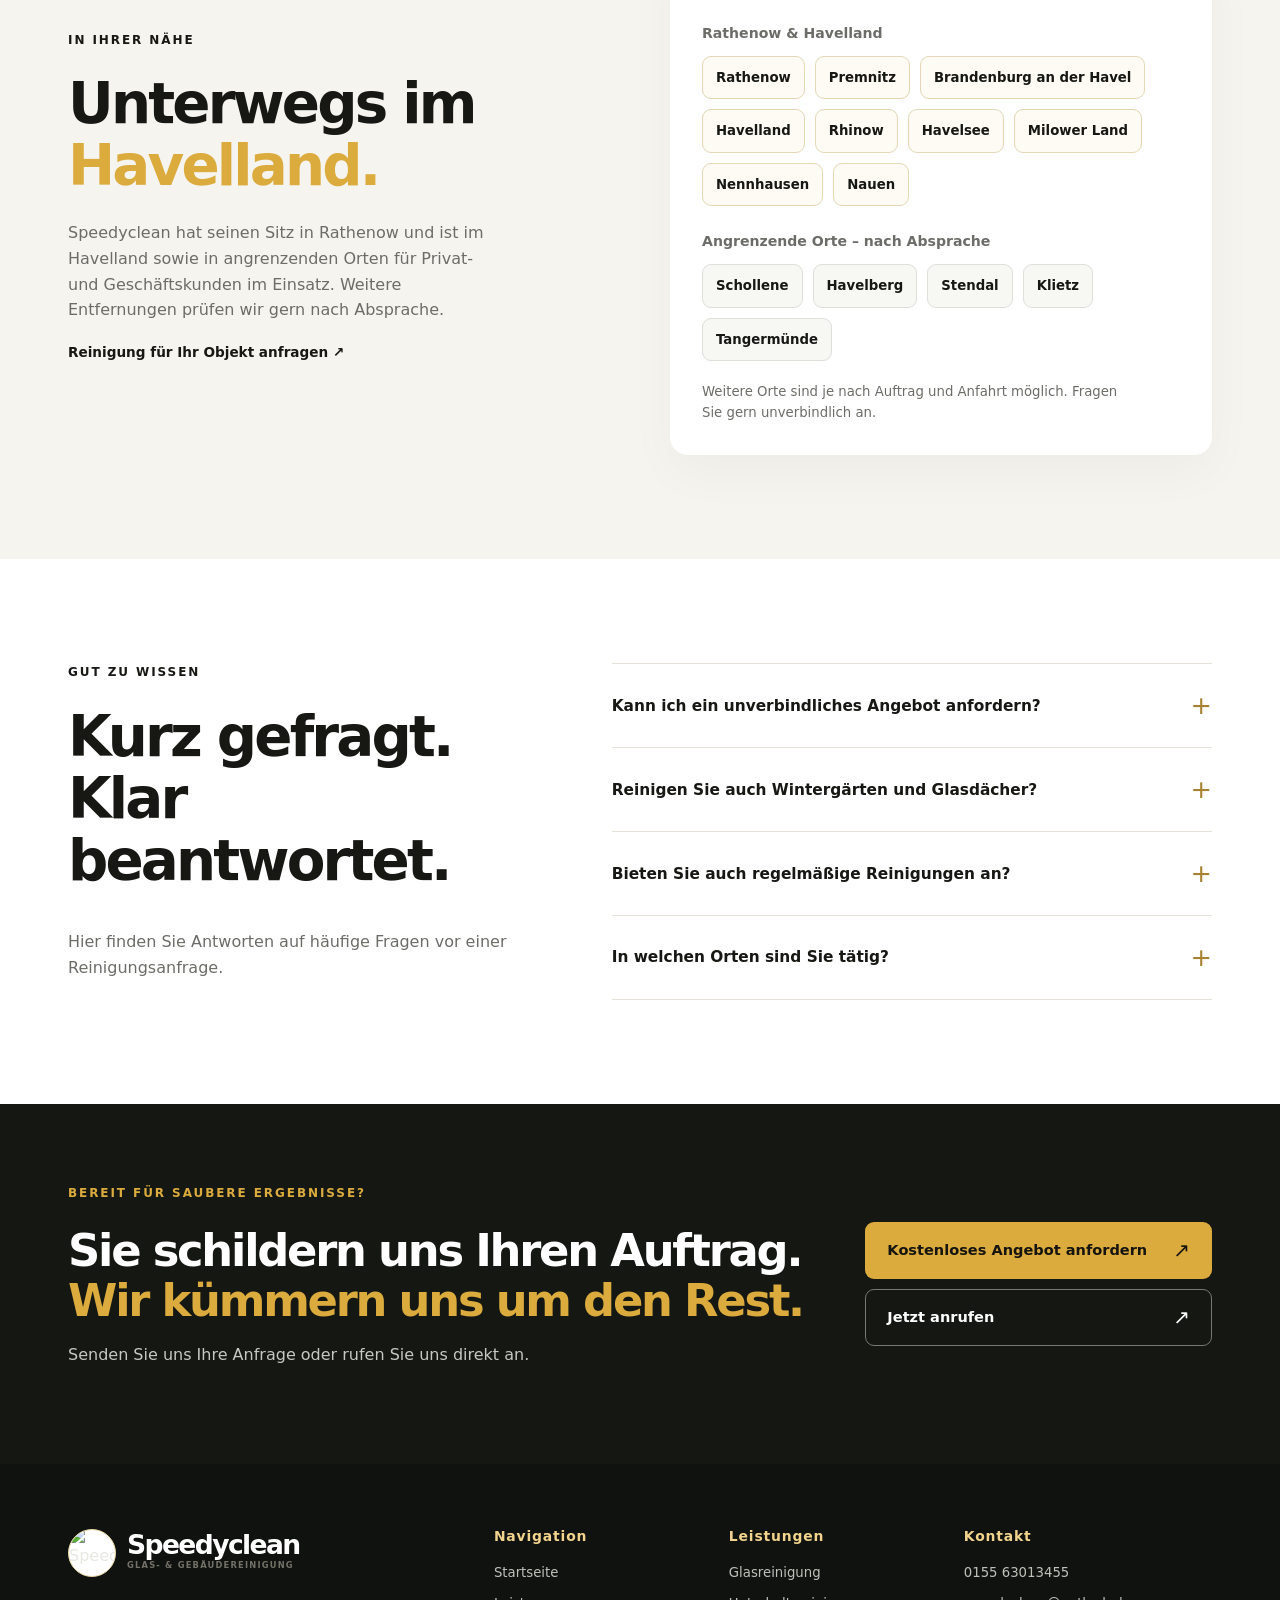
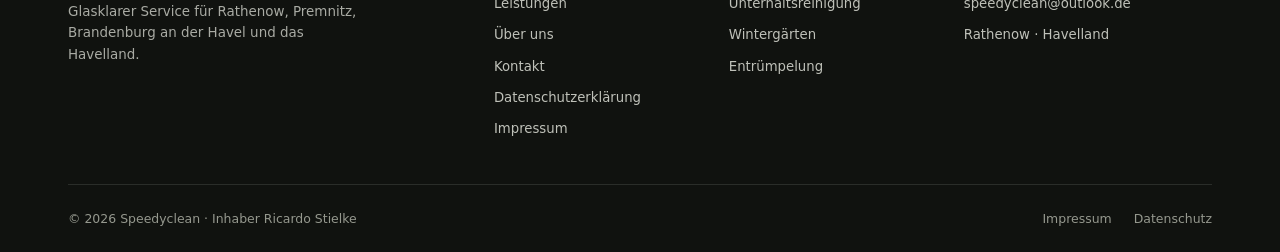
==== commit 39a3f202: "Restore previous image paths in index.html" ====
--- a/index.html
+++ b/index.html
@@ -1,9 +1,9 @@
 <!DOCTYPE html>
 
-<html lang="de"><head><meta charset="utf-8"/><meta content="width=device-width,initial-scale=1" name="viewport"/><meta content="#171714" name="theme-color"/><meta content="Speedyclean bietet Glas- und Gebäudereinigung in Rathenow und im Havelland. Fenster, Büros, Wintergärten, Solarreinigung und mehr. Jetzt anfragen!" name="description"/><meta content="index,follow" name="robots"/><meta content="website" property="og:type"/><meta content="de_DE" property="og:locale"/><meta content="Speedyclean | Glas- und Gebäudereinigung Rathenow" property="og:title"/><meta content="Speedyclean bietet Glas- und Gebäudereinigung in Rathenow und im Havelland. Fenster, Büros, Wintergärten, Solarreinigung und mehr. Jetzt anfragen!" property="og:description"/><meta content="https://speedyclean-hvl.de/" property="og:url"/><meta content="https://speedyclean-hvl.de/sc_brand.webp" property="og:image"/><link href="https://speedyclean-hvl.de/" rel="canonical"/><link href="sc_logo.webp" rel="icon" type="image/webp"/><link href="styles.css" rel="stylesheet"/><title>Speedyclean | Glas- und Gebäudereinigung Rathenow</title><script type="application/ld+json">{"@context": "https://schema.org", "@type": "CleaningService", "name": "Speedyclean Glas- und Gebäudereinigung", "url": "https://speedyclean-hvl.de/", "telephone": "+4915563013455", "email": "speedyclean@outlook.de", "address": {"@type": "PostalAddress", "streetAddress": "Potsdamer Straße 29", "postalCode": "14712", "addressLocality": "Rathenow", "addressCountry": "DE"}, "areaServed": ["Rathenow", "Premnitz", "Brandenburg an der Havel", "Havelland"], "founder": {"@type": "Person", "name": "Ricardo Stielke"}, "hasOfferCatalog": {"@type": "OfferCatalog", "name": "Reinigungsdienstleistungen", "itemListElement": [{"@type": "OfferCatalog", "name": "Glas- & Fensterreinigung"}, {"@type": "OfferCatalog", "name": "Wintergärten & Überdachungen"}, {"@type": "OfferCatalog", "name": "Büro- & Unterhaltsreinigung"}, {"@type": "OfferCatalog", "name": "Treppenhausreinigung"}, {"@type": "OfferCatalog", "name": "Grundreinigung"}, {"@type": "OfferCatalog", "name": "Solar- & PV-Reinigung"}, {"@type": "OfferCatalog", "name": "Dachrinnenreinigung"}, {"@type": "OfferCatalog", "name": "Entrümpelung & Haushaltsauflösung"}]}}</script></head><body><div class="top-notice"><div class="container"><span>Speedyclean Glas- &amp; Gebäudereinigung · Rathenow &amp; Havelland</span><a href="tel:+4915563013455">☎ 0155 63013455</a></div></div><header class="site-header" id="site-header"><div class="container header-inner"><a aria-label="Speedyclean Startseite" class="wordmark" href="index.html"><span class="mark"><img alt="Speedyclean Firmenzeichen" class="" loading="lazy" src="sc_logo.webp"/></span><span class="logo-text"><strong>Speedyclean</strong><small>GLAS- &amp; GEBÄUDEREINIGUNG</small></span></a><nav aria-label="Hauptnavigation" class="desktop-nav"><a aria-current="page" class="nav-link current" href="index.html">Startseite</a><a class="nav-link" href="leistungen.html">Leistungen</a><a class="nav-link" href="ueber-uns.html">Über uns</a><a class="nav-link" href="kontakt.html">Kontakt</a></nav><div class="header-actions"><a aria-label="Jetzt anrufen" class="header-phone" href="tel:+4915563013455">☎</a><a aria-label="Angebot anfordern ↗ (öffnet Tally in einem neuen Tab)" class="btn btn-gold btn-header" href="https://tally.so/r/0Q2X4j" rel="noopener noreferrer" target="_blank">Angebot anfordern<span aria-hidden="true" class="btn-arrow">↗</span></a><button aria-controls="mobile-menu" aria-expanded="false" aria-label="Menü öffnen" class="mobile-menu-button" id="menu-trigger" type="button"><span></span><span></span><span></span></button></div></div><nav aria-label="Mobile Navigation" class="mobile-menu" id="mobile-menu"><a aria-current="page" class="nav-link current" href="index.html">Startseite</a><a class="nav-link" href="leistungen.html">Leistungen</a><a class="nav-link" href="ueber-uns.html">Über uns</a><a class="nav-link" href="kontakt.html">Kontakt</a><a class="mobile-call" href="tel:+4915563013455">☎ 0155 63013455 anrufen</a></nav></header><main id="main">
-<section class="hero" id="start"><div class="container hero-grid"><div class="hero-copy"><span class="eyebrow eyebrow-gold"><span class="live-dot"></span> Aus Rathenow. Für das Havelland.</span><h1>Glas- &amp; Gebäudereinigung <em>mit Durchblick.</em></h1><p class="hero-lead">Saubere Fenster. Gepflegte Räume. Ein gutes Gefühl. Speedyclean ist Ihr Ansprechpartner für professionelle Reinigung bei Ihnen zu Hause oder in Ihrem Unternehmen.</p><div class="hero-actions"><a aria-label="Kostenloses Angebot anfordern ↗ (öffnet Tally in einem neuen Tab)" class="btn btn-gold" href="https://tally.so/r/0Q2X4j" rel="noopener noreferrer" target="_blank">Kostenloses Angebot anfordern<span aria-hidden="true" class="btn-arrow">↗</span></a><a class="btn btn-outline-light" href="leistungen.html">Leistungen entdecken<span aria-hidden="true" class="btn-arrow">↗</span></a></div><div class="hero-meta"><span><b>✓</b> Privat &amp; Gewerbe</span><span><b>✓</b> Rathenow &amp; Umgebung</span><span><b>✓</b> Persönlicher Kontakt</span></div></div><div class="hero-art"><div class="hero-art-panel"><img alt="Speedyclean Glas- und Gebäudereinigung – Firmendesign in Schwarz und Gold" class="brand-poster" loading="eager" src="sc_brand.webp"/></div></div></div><div class="hero-stripe">SPEEDYCLEAN <span>✦</span> GLASREINIGUNG <span>✦</span> GEBÄUDEREINIGUNG <span>✦</span> HAVELLAND <span>✦</span> SPEEDYCLEAN</div></section>
-<section class="section section-services" id="leistungen"><div class="container"><div class="section-heading"><p class="eyebrow">Was wir für Sie tun</p><h2>Sauberkeit, die man sieht.</h2><p>Unsere wichtigsten Leistungen auf einen Blick. Ausführliche Informationen finden Sie auf den jeweiligen Leistungsseiten.</p></div><div class="services-grid"><article class="service-card" data-category="Glas"><a aria-label="Mehr zu Glas- &amp; Fensterreinigung" class="service-card-image" href="glasreinigung.html"><img alt="Glas- &amp; Fensterreinigung" class="" loading="lazy" src="sc_fenster.webp"/><span class="service-chip">Glas</span></a><div class="service-card-body"><span class="service-card-symbol">✦</span><h3><a href="glasreinigung.html">Glas- &amp; Fensterreinigung</a></h3><p>Fenster, Schaufenster, Glasfassaden und Glasflächen in bester Sicht.</p><a class="text-link" href="glasreinigung.html">Mehr erfahren <span aria-hidden="true">↗</span></a></div></article><article class="service-card" data-category="Glas"><a aria-label="Mehr zu Wintergärten &amp; Überdachungen" class="service-card-image" href="wintergartenreinigung.html"><img alt="Wintergärten &amp; Überdachungen" class="" loading="lazy" src="sc_wintergarten.webp"/><span class="service-chip">Glas</span></a><div class="service-card-body"><span class="service-card-symbol">☼</span><h3><a href="wintergartenreinigung.html">Wintergärten &amp; Überdachungen</a></h3><p>Glasdächer, Wintergärten und Terrassenüberdachungen.</p><a class="text-link" href="wintergartenreinigung.html">Mehr erfahren <span aria-hidden="true">↗</span></a></div></article><article class="service-card" data-category="Gebäude"><a aria-label="Mehr zu Büro- &amp; Unterhaltsreinigung" class="service-card-image" href="unterhaltsreinigung.html"><img alt="Büro- &amp; Unterhaltsreinigung" class="" loading="lazy" src="sc_buero.webp"/><span class="service-chip">Gebäude</span></a><div class="service-card-body"><span class="service-card-symbol">▦</span><h3><a href="unterhaltsreinigung.html">Büro- &amp; Unterhaltsreinigung</a></h3><p>Regelmäßige Sauberkeit für Büros, Praxen und Gewerberäume.</p><a class="text-link" href="unterhaltsreinigung.html">Mehr erfahren <span aria-hidden="true">↗</span></a></div></article><article class="service-card" data-category="Gebäude"><a aria-label="Mehr zu Treppenhausreinigung" class="service-card-image" href="treppenhausreinigung.html"><img alt="Treppenhausreinigung" class="" loading="lazy" src="sc_treppen.webp"/><span class="service-chip">Gebäude</span></a><div class="service-card-body"><span class="service-card-symbol">▥</span><h3><a href="treppenhausreinigung.html">Treppenhausreinigung</a></h3><p>Gepflegte Treppenhäuser für Eigentümer und Hausverwaltungen.</p><a class="text-link" href="treppenhausreinigung.html">Mehr erfahren <span aria-hidden="true">↗</span></a></div></article><article class="service-card" data-category="Gebäude"><a aria-label="Mehr zu Grundreinigung" class="service-card-image" href="grundreinigung.html"><img alt="Grundreinigung" class="" loading="lazy" src="sc_grund.webp"/><span class="service-chip">Gebäude</span></a><div class="service-card-body"><span class="service-card-symbol">◈</span><h3><a href="grundreinigung.html">Grundreinigung</a></h3><p>Intensive Reinigung, wenn normale Pflege nicht mehr ausreicht.</p><a class="text-link" href="grundreinigung.html">Mehr erfahren <span aria-hidden="true">↗</span></a></div></article><article class="service-card" data-category="Außen"><a aria-label="Mehr zu Solar- &amp; PV-Reinigung" class="service-card-image" href="solarreinigung.html"><img alt="Solar- &amp; PV-Reinigung" class="" loading="lazy" src="sc_solar.webp"/><span class="service-chip">Außen</span></a><div class="service-card-body"><span class="service-card-symbol">☀</span><h3><a href="solarreinigung.html">Solar- &amp; PV-Reinigung</a></h3><p>Schonende Reinigung zugänglicher Photovoltaik- und Solarmodule.</p><a class="text-link" href="solarreinigung.html">Mehr erfahren <span aria-hidden="true">↗</span></a></div></article></div><div class="center-action"><a class="btn btn-outline-dark" href="leistungen.html">Alle 8 Leistungen ansehen<span aria-hidden="true" class="btn-arrow">↗</span></a></div></div></section>
-<section class="section dark-feature"><div class="container split-feature"><div class="feature-img"><img alt="Fensterreinigung mit professionellem Einwascher" class="feature-photo" loading="lazy" src="sc_fenster.webp"/><span class="feature-note">Professionelle Reinigung</span></div><div class="feature-copy"><p class="eyebrow eyebrow-gold">Glasreinigung aus Leidenschaft</p><h2>Mehr Licht.<br/><em>Mehr Klarheit.</em></h2><p>Ob Fenster am Einfamilienhaus, Schaufenster oder größere Glasflächen: Wir kümmern uns darum, dass der Blick wieder frei wird.</p><p>Sie teilen uns mit, was gereinigt werden soll. Wir besprechen den Aufwand und finden gemeinsam eine passende Lösung.</p><a class="btn btn-gold" href="glasreinigung.html">Mehr zur Glasreinigung<span aria-hidden="true" class="btn-arrow">↗</span></a></div></div></section>
+<html lang="de"><head><meta charset="utf-8"/><meta content="width=device-width,initial-scale=1" name="viewport"/><meta content="#171714" name="theme-color"/><meta content="Speedyclean bietet Glas- und Gebäudereinigung in Rathenow und im Havelland. Fenster, Büros, Wintergärten, Solarreinigung und mehr. Jetzt anfragen!" name="description"/><meta content="index,follow" name="robots"/><meta content="website" property="og:type"/><meta content="de_DE" property="og:locale"/><meta content="Speedyclean | Glas- und Gebäudereinigung Rathenow" property="og:title"/><meta content="Speedyclean bietet Glas- und Gebäudereinigung in Rathenow und im Havelland. Fenster, Büros, Wintergärten, Solarreinigung und mehr. Jetzt anfragen!" property="og:description"/><meta content="https://speedyclean-hvl.de/" property="og:url"/><meta content="https://speedyclean-hvl.de/sc_brand.webp" property="og:image"/><link href="https://speedyclean-hvl.de/" rel="canonical"/><link href="assets/sc_logo.webp" rel="icon" type="image/webp"/><link href="styles.css" rel="stylesheet"/><title>Speedyclean | Glas- und Gebäudereinigung Rathenow</title><script type="application/ld+json">{"@context": "https://schema.org", "@type": "CleaningService", "name": "Speedyclean Glas- und Gebäudereinigung", "url": "https://speedyclean-hvl.de/", "telephone": "+4915563013455", "email": "speedyclean@outlook.de", "address": {"@type": "PostalAddress", "streetAddress": "Potsdamer Straße 29", "postalCode": "14712", "addressLocality": "Rathenow", "addressCountry": "DE"}, "areaServed": ["Rathenow", "Premnitz", "Brandenburg an der Havel", "Havelland"], "founder": {"@type": "Person", "name": "Ricardo Stielke"}, "hasOfferCatalog": {"@type": "OfferCatalog", "name": "Reinigungsdienstleistungen", "itemListElement": [{"@type": "OfferCatalog", "name": "Glas- & Fensterreinigung"}, {"@type": "OfferCatalog", "name": "Wintergärten & Überdachungen"}, {"@type": "OfferCatalog", "name": "Büro- & Unterhaltsreinigung"}, {"@type": "OfferCatalog", "name": "Treppenhausreinigung"}, {"@type": "OfferCatalog", "name": "Grundreinigung"}, {"@type": "OfferCatalog", "name": "Solar- & PV-Reinigung"}, {"@type": "OfferCatalog", "name": "Dachrinnenreinigung"}, {"@type": "OfferCatalog", "name": "Entrümpelung & Haushaltsauflösung"}]}}</script></head><body><div class="top-notice"><div class="container"><span>Speedyclean Glas- &amp; Gebäudereinigung · Rathenow &amp; Havelland</span><a href="tel:+4915563013455">☎ 0155 63013455</a></div></div><header class="site-header" id="site-header"><div class="container header-inner"><a aria-label="Speedyclean Startseite" class="wordmark" href="index.html"><span class="mark"><img alt="Speedyclean Firmenzeichen" class="" loading="lazy" src="assets/sc_logo.webp"/></span><span class="logo-text"><strong>Speedyclean</strong><small>GLAS- &amp; GEBÄUDEREINIGUNG</small></span></a><nav aria-label="Hauptnavigation" class="desktop-nav"><a aria-current="page" class="nav-link current" href="index.html">Startseite</a><a class="nav-link" href="leistungen.html">Leistungen</a><a class="nav-link" href="ueber-uns.html">Über uns</a><a class="nav-link" href="kontakt.html">Kontakt</a></nav><div class="header-actions"><a aria-label="Jetzt anrufen" class="header-phone" href="tel:+4915563013455">☎</a><a aria-label="Angebot anfordern ↗ (öffnet Tally in einem neuen Tab)" class="btn btn-gold btn-header" href="https://tally.so/r/0Q2X4j" rel="noopener noreferrer" target="_blank">Angebot anfordern<span aria-hidden="true" class="btn-arrow">↗</span></a><button aria-controls="mobile-menu" aria-expanded="false" aria-label="Menü öffnen" class="mobile-menu-button" id="menu-trigger" type="button"><span></span><span></span><span></span></button></div></div><nav aria-label="Mobile Navigation" class="mobile-menu" id="mobile-menu"><a aria-current="page" class="nav-link current" href="index.html">Startseite</a><a class="nav-link" href="leistungen.html">Leistungen</a><a class="nav-link" href="ueber-uns.html">Über uns</a><a class="nav-link" href="kontakt.html">Kontakt</a><a class="mobile-call" href="tel:+4915563013455">☎ 0155 63013455 anrufen</a></nav></header><main id="main">
+<section class="hero" id="start"><div class="container hero-grid"><div class="hero-copy"><span class="eyebrow eyebrow-gold"><span class="live-dot"></span> Aus Rathenow. Für das Havelland.</span><h1>Glas- &amp; Gebäudereinigung <em>mit Durchblick.</em></h1><p class="hero-lead">Saubere Fenster. Gepflegte Räume. Ein gutes Gefühl. Speedyclean ist Ihr Ansprechpartner für professionelle Reinigung bei Ihnen zu Hause oder in Ihrem Unternehmen.</p><div class="hero-actions"><a aria-label="Kostenloses Angebot anfordern ↗ (öffnet Tally in einem neuen Tab)" class="btn btn-gold" href="https://tally.so/r/0Q2X4j" rel="noopener noreferrer" target="_blank">Kostenloses Angebot anfordern<span aria-hidden="true" class="btn-arrow">↗</span></a><a class="btn btn-outline-light" href="leistungen.html">Leistungen entdecken<span aria-hidden="true" class="btn-arrow">↗</span></a></div><div class="hero-meta"><span><b>✓</b> Privat &amp; Gewerbe</span><span><b>✓</b> Rathenow &amp; Umgebung</span><span><b>✓</b> Persönlicher Kontakt</span></div></div><div class="hero-art"><div class="hero-art-panel"><img alt="Speedyclean Glas- und Gebäudereinigung – Firmendesign in Schwarz und Gold" class="brand-poster" loading="eager" src="assets/sc_brand.webp"/></div></div></div><div class="hero-stripe">SPEEDYCLEAN <span>✦</span> GLASREINIGUNG <span>✦</span> GEBÄUDEREINIGUNG <span>✦</span> HAVELLAND <span>✦</span> SPEEDYCLEAN</div></section>
+<section class="section section-services" id="leistungen"><div class="container"><div class="section-heading"><p class="eyebrow">Was wir für Sie tun</p><h2>Sauberkeit, die man sieht.</h2><p>Unsere wichtigsten Leistungen auf einen Blick. Ausführliche Informationen finden Sie auf den jeweiligen Leistungsseiten.</p></div><div class="services-grid"><article class="service-card" data-category="Glas"><a aria-label="Mehr zu Glas- &amp; Fensterreinigung" class="service-card-image" href="glasreinigung.html"><img alt="Glas- &amp; Fensterreinigung" class="" loading="lazy" src="assets/sc_fenster.webp"/><span class="service-chip">Glas</span></a><div class="service-card-body"><span class="service-card-symbol">✦</span><h3><a href="glasreinigung.html">Glas- &amp; Fensterreinigung</a></h3><p>Fenster, Schaufenster, Glasfassaden und Glasflächen in bester Sicht.</p><a class="text-link" href="glasreinigung.html">Mehr erfahren <span aria-hidden="true">↗</span></a></div></article><article class="service-card" data-category="Glas"><a aria-label="Mehr zu Wintergärten &amp; Überdachungen" class="service-card-image" href="wintergartenreinigung.html"><img alt="Wintergärten &amp; Überdachungen" class="" loading="lazy" src="assets/sc_wintergarten.webp"/><span class="service-chip">Glas</span></a><div class="service-card-body"><span class="service-card-symbol">☼</span><h3><a href="wintergartenreinigung.html">Wintergärten &amp; Überdachungen</a></h3><p>Glasdächer, Wintergärten und Terrassenüberdachungen.</p><a class="text-link" href="wintergartenreinigung.html">Mehr erfahren <span aria-hidden="true">↗</span></a></div></article><article class="service-card" data-category="Gebäude"><a aria-label="Mehr zu Büro- &amp; Unterhaltsreinigung" class="service-card-image" href="unterhaltsreinigung.html"><img alt="Büro- &amp; Unterhaltsreinigung" class="" loading="lazy" src="assets/sc_buero.webp"/><span class="service-chip">Gebäude</span></a><div class="service-card-body"><span class="service-card-symbol">▦</span><h3><a href="unterhaltsreinigung.html">Büro- &amp; Unterhaltsreinigung</a></h3><p>Regelmäßige Sauberkeit für Büros, Praxen und Gewerberäume.</p><a class="text-link" href="unterhaltsreinigung.html">Mehr erfahren <span aria-hidden="true">↗</span></a></div></article><article class="service-card" data-category="Gebäude"><a aria-label="Mehr zu Treppenhausreinigung" class="service-card-image" href="treppenhausreinigung.html"><img alt="Treppenhausreinigung" class="" loading="lazy" src="assets/sc_treppen.webp"/><span class="service-chip">Gebäude</span></a><div class="service-card-body"><span class="service-card-symbol">▥</span><h3><a href="treppenhausreinigung.html">Treppenhausreinigung</a></h3><p>Gepflegte Treppenhäuser für Eigentümer und Hausverwaltungen.</p><a class="text-link" href="treppenhausreinigung.html">Mehr erfahren <span aria-hidden="true">↗</span></a></div></article><article class="service-card" data-category="Gebäude"><a aria-label="Mehr zu Grundreinigung" class="service-card-image" href="grundreinigung.html"><img alt="Grundreinigung" class="" loading="lazy" src="assets/sc_grund.webp"/><span class="service-chip">Gebäude</span></a><div class="service-card-body"><span class="service-card-symbol">◈</span><h3><a href="grundreinigung.html">Grundreinigung</a></h3><p>Intensive Reinigung, wenn normale Pflege nicht mehr ausreicht.</p><a class="text-link" href="grundreinigung.html">Mehr erfahren <span aria-hidden="true">↗</span></a></div></article><article class="service-card" data-category="Außen"><a aria-label="Mehr zu Solar- &amp; PV-Reinigung" class="service-card-image" href="solarreinigung.html"><img alt="Solar- &amp; PV-Reinigung" class="" loading="lazy" src="assets/sc_solar.webp"/><span class="service-chip">Außen</span></a><div class="service-card-body"><span class="service-card-symbol">☀</span><h3><a href="solarreinigung.html">Solar- &amp; PV-Reinigung</a></h3><p>Schonende Reinigung zugänglicher Photovoltaik- und Solarmodule.</p><a class="text-link" href="solarreinigung.html">Mehr erfahren <span aria-hidden="true">↗</span></a></div></article></div><div class="center-action"><a class="btn btn-outline-dark" href="leistungen.html">Alle 8 Leistungen ansehen<span aria-hidden="true" class="btn-arrow">↗</span></a></div></div></section>
+<section class="section dark-feature"><div class="container split-feature"><div class="feature-img"><img alt="Fensterreinigung mit professionellem Einwascher" class="feature-photo" loading="lazy" src="assets/sc_fenster.webp"/><span class="feature-note">Professionelle Reinigung</span></div><div class="feature-copy"><p class="eyebrow eyebrow-gold">Glasreinigung aus Leidenschaft</p><h2>Mehr Licht.<br/><em>Mehr Klarheit.</em></h2><p>Ob Fenster am Einfamilienhaus, Schaufenster oder größere Glasflächen: Wir kümmern uns darum, dass der Blick wieder frei wird.</p><p>Sie teilen uns mit, was gereinigt werden soll. Wir besprechen den Aufwand und finden gemeinsam eine passende Lösung.</p><a class="btn btn-gold" href="glasreinigung.html">Mehr zur Glasreinigung<span aria-hidden="true" class="btn-arrow">↗</span></a></div></div></section>
 <section class="section"><div class="container steps-layout"><div><div class="section-heading"><p class="eyebrow">So einfach geht’s</p><h2>In drei Schritten zum sauberen Ergebnis.</h2></div><p class="steps-intro">Ganz unkompliziert: Beschreiben Sie kurz Ihren Reinigungswunsch. Auf Wunsch können Sie Fotos mitsenden.</p><a aria-label="Anfrage starten ↗ (öffnet Tally in einem neuen Tab)" class="btn btn-dark" href="https://tally.so/r/0Q2X4j" rel="noopener noreferrer" target="_blank">Anfrage starten<span aria-hidden="true" class="btn-arrow">↗</span></a></div><div class="steps-list"><div class="step"><span>01</span><div><h3>Anfrage senden</h3><p>Wählen Sie die gewünschte Reinigung aus und beschreiben Sie Ihren Auftrag kurz.</p></div></div><div class="step"><span>02</span><div><h3>Aufwand besprechen</h3><p>Wir klären Fragen, Zugänglichkeit und den passenden Leistungsumfang.</p></div></div><div class="step"><span>03</span><div><h3>Reinigung durchführen</h3><p>Zum vereinbarten Termin kümmern wir uns um die Reinigung.</p></div></div></div></div></section>
 
 <section class="section reviews-section" id="kundenstimmen" aria-labelledby="reviews-heading">
@@ -41,4 +41,4 @@
 <section class="section coverage-section"><div class="container coverage-grid"><div><p class="eyebrow">In Ihrer Nähe</p><h2>Unterwegs im<br/><em>Havelland.</em></h2><p>Speedyclean hat seinen Sitz in Rathenow und ist im Havelland sowie in angrenzenden Orten für Privat- und Geschäftskunden im Einsatz. Weitere Entfernungen prüfen wir gern nach Absprache.</p><a aria-label="Reinigung für Ihr Objekt anfragen ↗ (öffnet Tally in einem neuen Tab)" class="text-link" href="https://tally.so/r/0Q2X4j" rel="noopener noreferrer" target="_blank">Reinigung für Ihr Objekt anfragen ↗</a></div><div class="location-board"><span class="location-board-header">UNSERE EINSATZGEBIETE</span><p class="coverage-group-label">Rathenow &amp; Havelland</p><div class="location-tags"><span>Rathenow</span><span>Premnitz</span><span>Brandenburg an der Havel</span><span>Havelland</span><span>Rhinow</span><span>Havelsee</span><span>Milower Land</span><span>Nennhausen</span><span>Nauen</span></div><p class="coverage-group-label">Angrenzende Orte – nach Absprache</p><div class="location-tags location-tags-outer"><span>Schollene</span><span>Havelberg</span><span>Stendal</span><span>Klietz</span><span>Tangermünde</span></div><p class="coverage-help">Weitere Orte sind je nach Auftrag und Anfahrt möglich. Fragen Sie gern unverbindlich an.</p></div></div></section>
 <section class="section faq-section"><div class="container faq-grid"><div><div class="section-heading"><p class="eyebrow">Gut zu wissen</p><h2>Kurz gefragt.<br/>Klar beantwortet.</h2></div><p class="muted">Hier finden Sie Antworten auf häufige Fragen vor einer Reinigungsanfrage.</p></div><div class="faq-list"><details><summary>Kann ich ein unverbindliches Angebot anfordern?<span>+</span></summary><p>Ja. Über unsere Kontaktseite können Sie uns Ihren Reinigungswunsch schildern. Wir besprechen den Umfang und erstellen ein passendes Angebot.</p></details><details><summary>Reinigen Sie auch Wintergärten und Glasdächer?<span>+</span></summary><p>Ja. Wir reinigen unter anderem Wintergärten, Glasdächer und Terrassenüberdachungen. Für eine Einschätzung helfen uns Fotos und Angaben zur Zugänglichkeit.</p></details><details><summary>Bieten Sie auch regelmäßige Reinigungen an?<span>+</span></summary><p>Ja, zum Beispiel für Büros, Gewerberäume und Treppenhäuser. Häufigkeit und Umfang vereinbaren wir passend zum Objekt.</p></details><details><summary>In welchen Orten sind Sie tätig?<span>+</span></summary><p>Unser Schwerpunkt liegt in Rathenow, Premnitz, Brandenburg an der Havel und im Havelland. Auch Einsätze beispielsweise in Schollene, Havelberg und Stendal sind nach Absprache möglich.</p></details></div></div></section>
 <section class="closing-cta"><div class="container closing-inner"><div><p class="eyebrow eyebrow-gold">Bereit für saubere Ergebnisse?</p><h2>Sie schildern uns Ihren Auftrag.<br/><em>Wir kümmern uns um den Rest.</em></h2><p>Senden Sie uns Ihre Anfrage oder rufen Sie uns direkt an.</p></div><div class="closing-actions"><a aria-label="Kostenloses Angebot anfordern ↗ (öffnet Tally in einem neuen Tab)" class="btn btn-gold" href="https://tally.so/r/0Q2X4j" rel="noopener noreferrer" target="_blank">Kostenloses Angebot anfordern<span aria-hidden="true" class="btn-arrow">↗</span></a><a class="btn btn-outline-light" href="tel:+4915563013455">Jetzt anrufen<span aria-hidden="true" class="btn-arrow">↗</span></a></div></div></section>
-</main><footer class="footer"><div class="container"><div class="footer-top"><div class="footer-brand"><a class="wordmark wordmark-footer" href="index.html"><span class="mark"><img alt="Speedyclean Firmenzeichen" class="" loading="lazy" src="sc_logo.webp"/></span><span class="logo-text"><strong>Speedyclean</strong><small>GLAS- &amp; GEBÄUDEREINIGUNG</small></span></a><p>Glasklarer Service für Rathenow, Premnitz, Brandenburg an der Havel und das Havelland.</p></div><div class="footer-col"><h3>Navigation</h3><a href="index.html">Startseite</a><a href="leistungen.html">Leistungen</a><a href="ueber-uns.html">Über uns</a><a href="kontakt.html">Kontakt</a><a href="datenschutz.html">Datenschutzerklärung</a><a href="impressum.html">Impressum</a></div><div class="footer-col"><h3>Leistungen</h3><a href="glasreinigung.html">Glasreinigung</a><a href="unterhaltsreinigung.html">Unterhaltsreinigung</a><a href="wintergartenreinigung.html">Wintergärten</a><a href="entruempelung.html">Entrümpelung</a></div><div class="footer-col"><h3>Kontakt</h3><a href="tel:+4915563013455">0155 63013455</a><a href="mailto:speedyclean@outlook.de">speedyclean@outlook.de</a><span>Rathenow · Havelland</span></div></div><div class="footer-bottom"><span>© 2026 Speedyclean · Inhaber Ricardo Stielke</span><span><a href="impressum.html">Impressum</a><a href="datenschutz.html">Datenschutz</a></span></div></div></footer><div class="mobile-sticky-cta"><a href="tel:+4915563013455">☎ Anrufen</a><a aria-label="✦ Angebot anfordern (öffnet Tally in einem neuen Tab)" href="https://tally.so/r/0Q2X4j" rel="noopener noreferrer" target="_blank">✦ Angebot anfordern</a></div><script defer="" src="main.js"></script></body></html>+</main><footer class="footer"><div class="container"><div class="footer-top"><div class="footer-brand"><a class="wordmark wordmark-footer" href="index.html"><span class="mark"><img alt="Speedyclean Firmenzeichen" class="" loading="lazy" src="assets/sc_logo.webp"/></span><span class="logo-text"><strong>Speedyclean</strong><small>GLAS- &amp; GEBÄUDEREINIGUNG</small></span></a><p>Glasklarer Service für Rathenow, Premnitz, Brandenburg an der Havel und das Havelland.</p></div><div class="footer-col"><h3>Navigation</h3><a href="index.html">Startseite</a><a href="leistungen.html">Leistungen</a><a href="ueber-uns.html">Über uns</a><a href="kontakt.html">Kontakt</a><a href="datenschutz.html">Datenschutzerklärung</a><a href="impressum.html">Impressum</a></div><div class="footer-col"><h3>Leistungen</h3><a href="glasreinigung.html">Glasreinigung</a><a href="unterhaltsreinigung.html">Unterhaltsreinigung</a><a href="wintergartenreinigung.html">Wintergärten</a><a href="entruempelung.html">Entrümpelung</a></div><div class="footer-col"><h3>Kontakt</h3><a href="tel:+4915563013455">0155 63013455</a><a href="mailto:speedyclean@outlook.de">speedyclean@outlook.de</a><span>Rathenow · Havelland</span></div></div><div class="footer-bottom"><span>© 2026 Speedyclean · Inhaber Ricardo Stielke</span><span><a href="impressum.html">Impressum</a><a href="datenschutz.html">Datenschutz</a></span></div></div></footer><div class="mobile-sticky-cta"><a href="tel:+4915563013455">☎ Anrufen</a><a aria-label="✦ Angebot anfordern (öffnet Tally in einem neuen Tab)" href="https://tally.so/r/0Q2X4j" rel="noopener noreferrer" target="_blank">✦ Angebot anfordern</a></div><script defer="" src="main.js"></script></body></html>
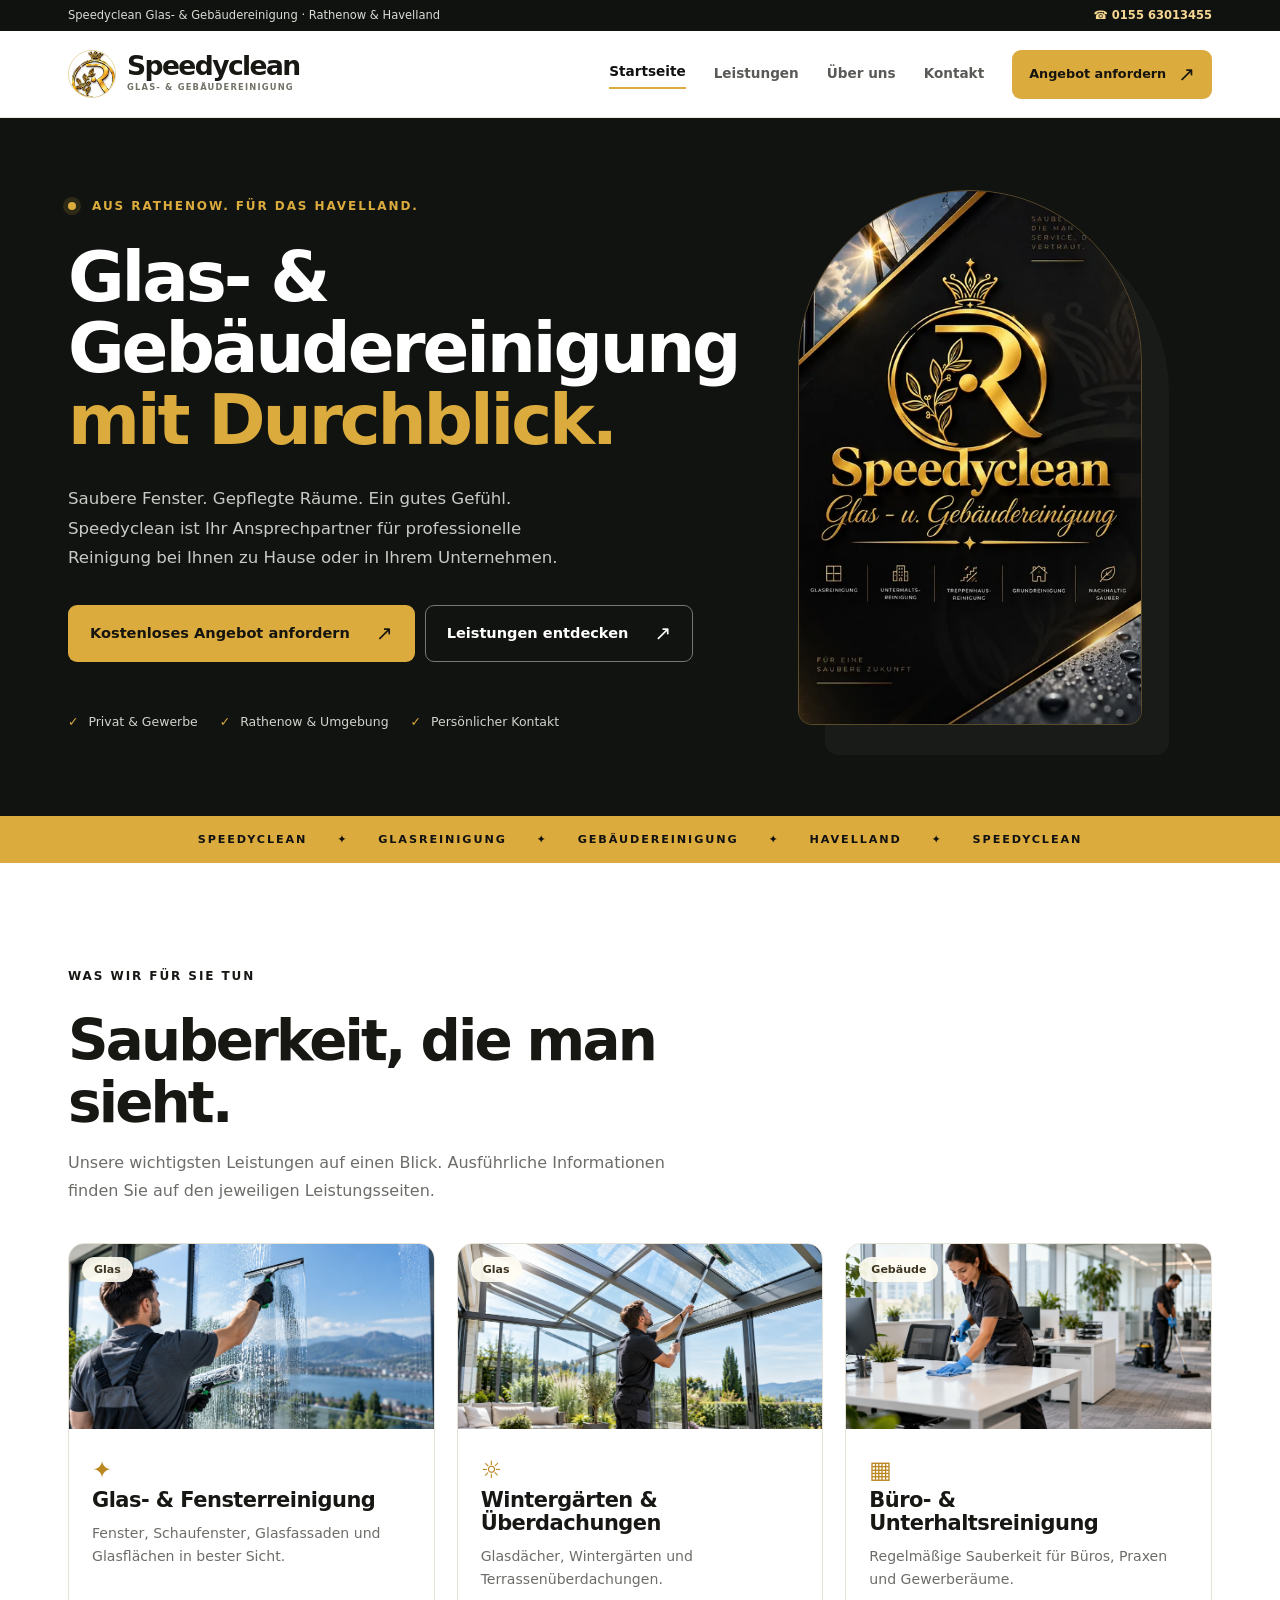
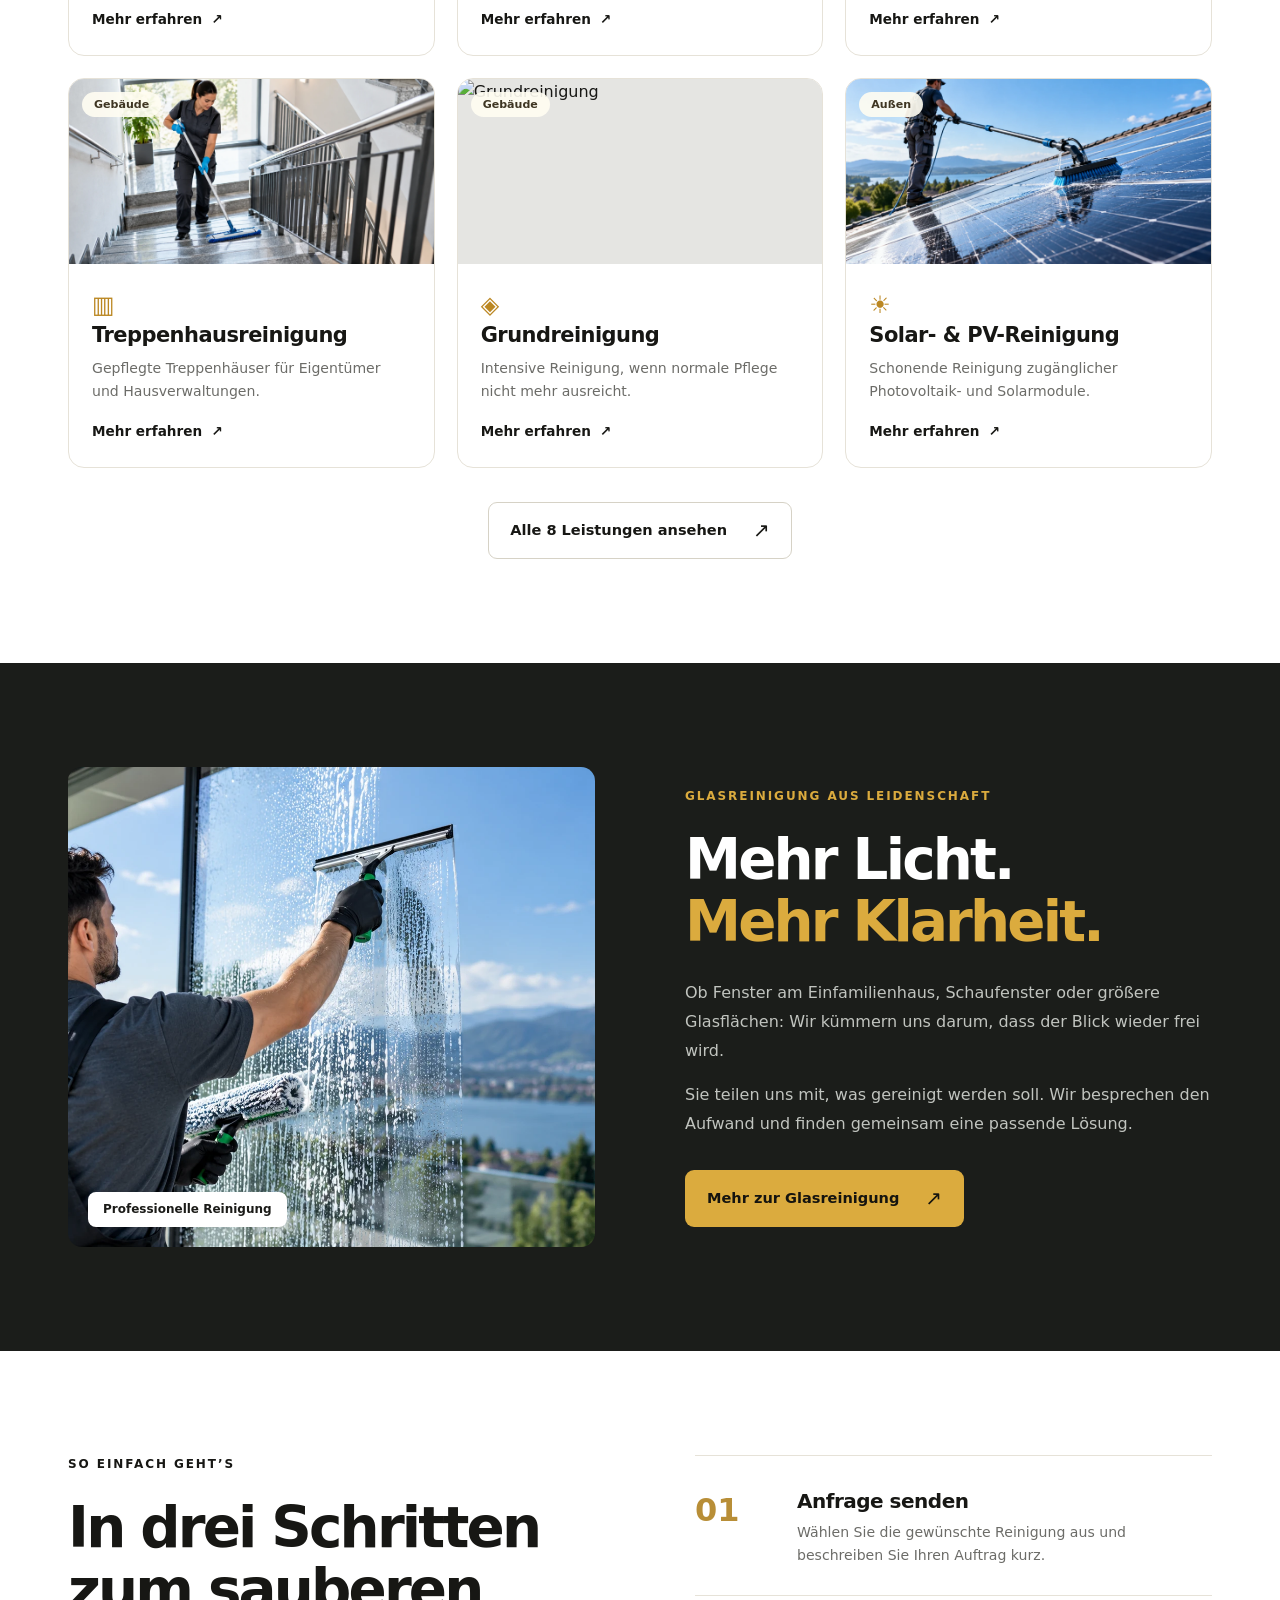
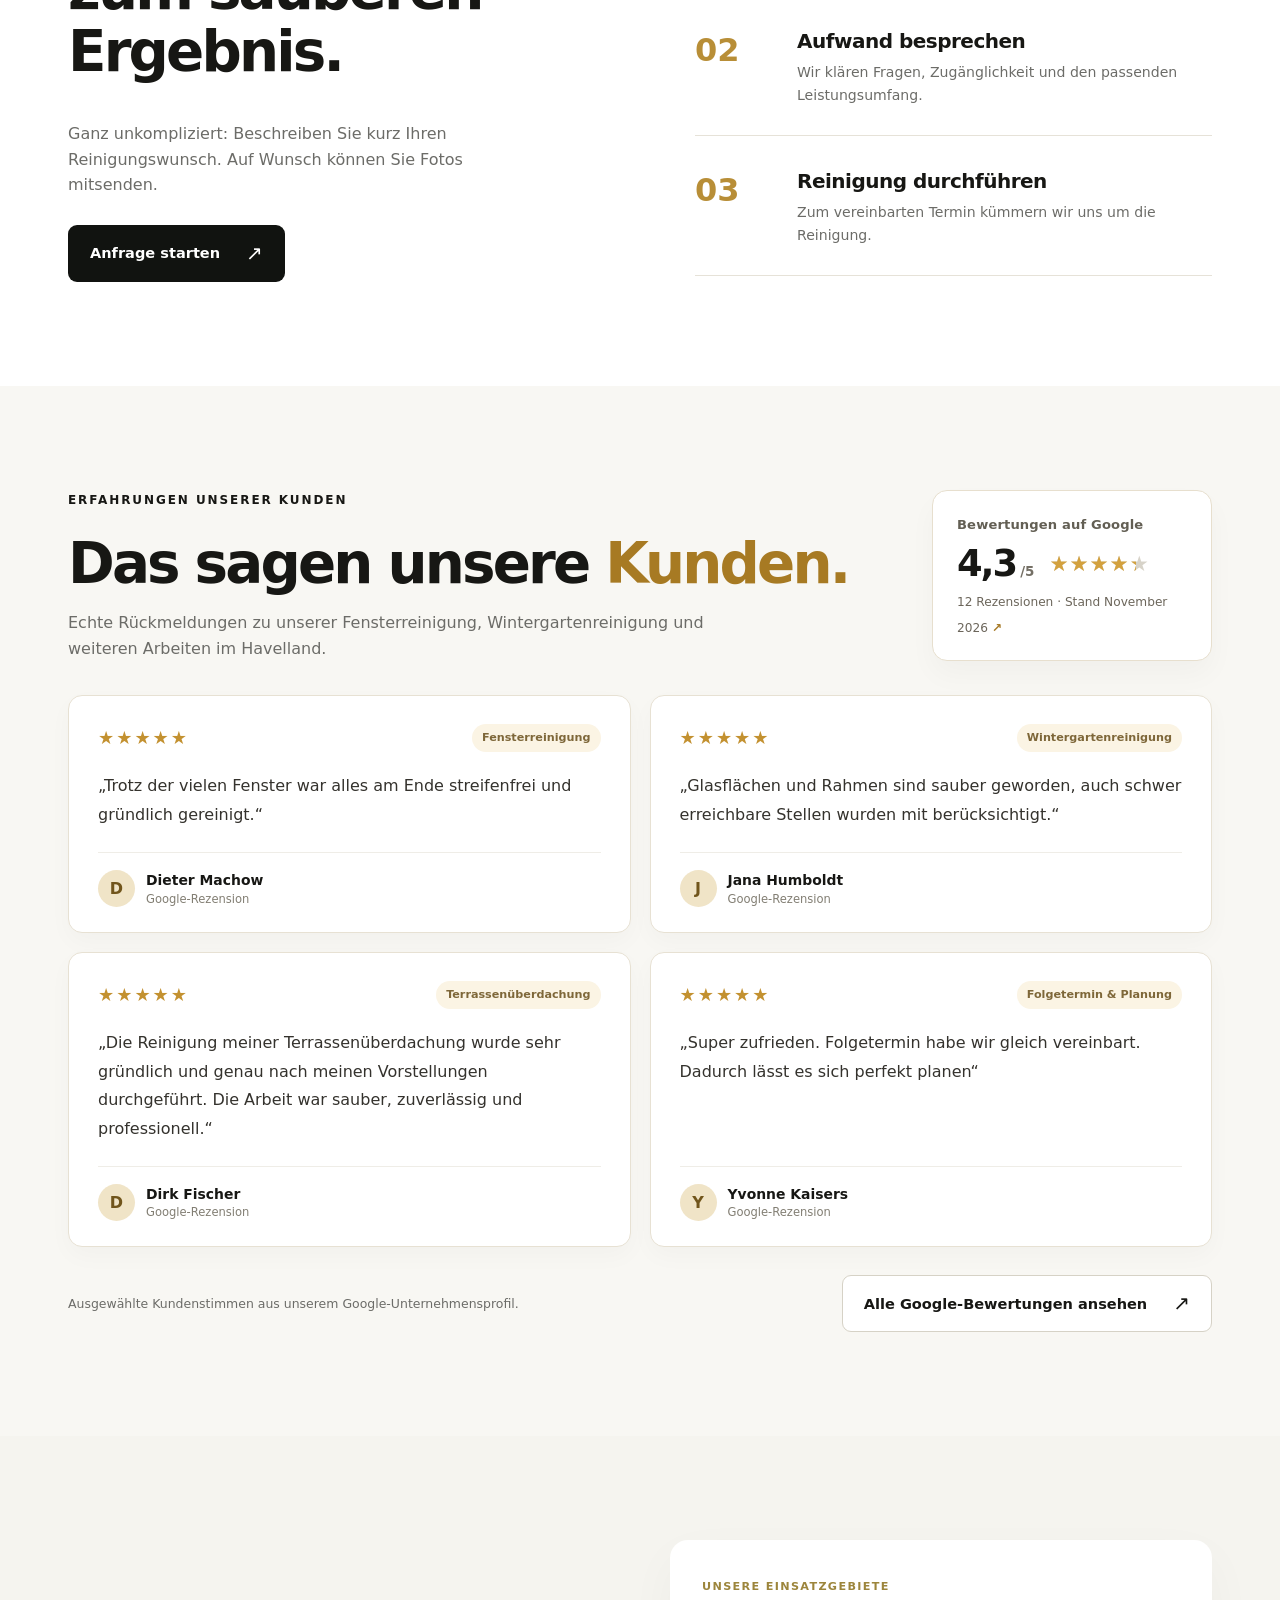
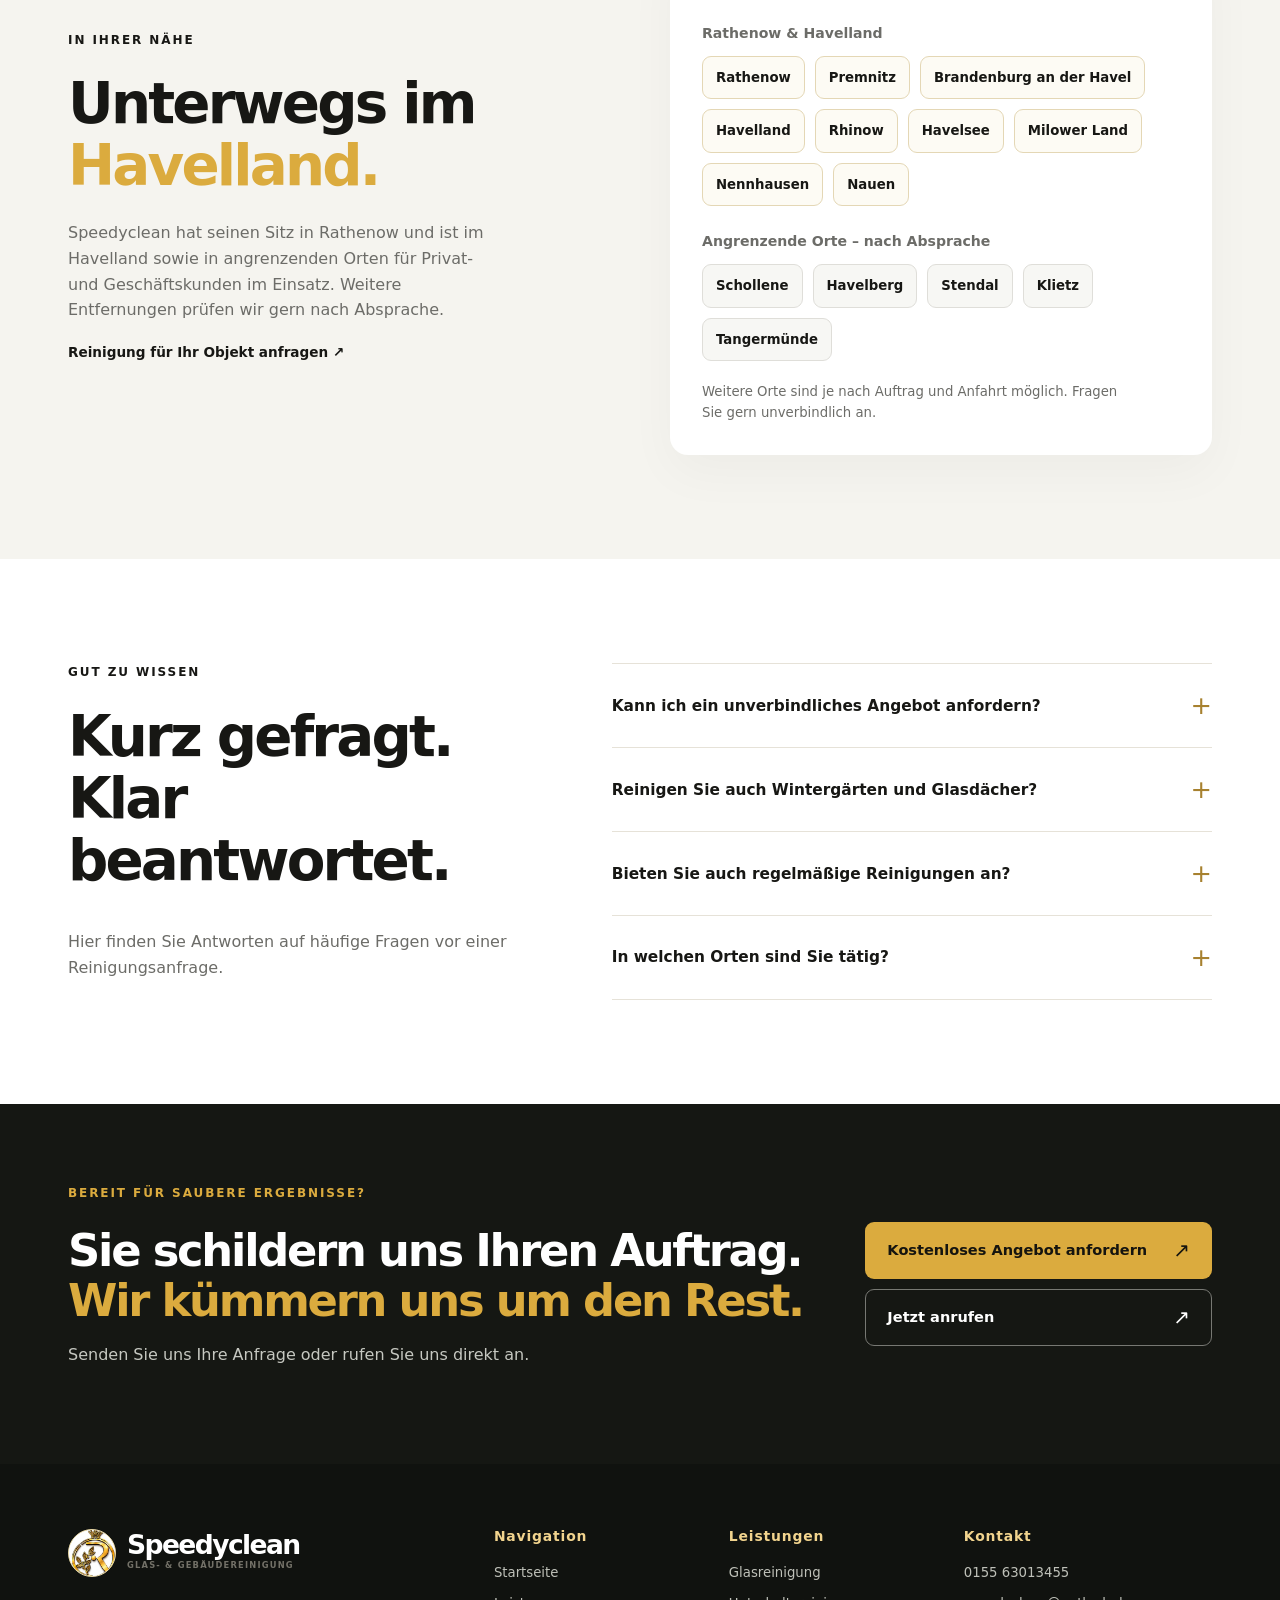
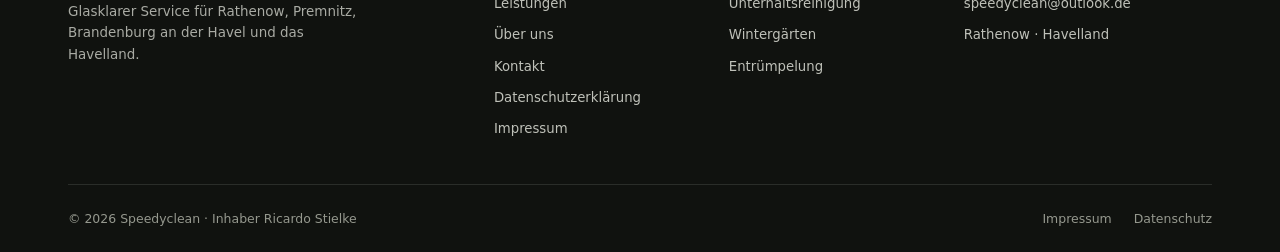
==== commit 3cc11dd1: "Fix image paths for Netlify in index.html" ====
--- a/index.html
+++ b/index.html
@@ -1,9 +1,9 @@
 <!DOCTYPE html>
 
-<html lang="de"><head><meta charset="utf-8"/><meta content="width=device-width,initial-scale=1" name="viewport"/><meta content="#171714" name="theme-color"/><meta content="Speedyclean bietet Glas- und Gebäudereinigung in Rathenow und im Havelland. Fenster, Büros, Wintergärten, Solarreinigung und mehr. Jetzt anfragen!" name="description"/><meta content="index,follow" name="robots"/><meta content="website" property="og:type"/><meta content="de_DE" property="og:locale"/><meta content="Speedyclean | Glas- und Gebäudereinigung Rathenow" property="og:title"/><meta content="Speedyclean bietet Glas- und Gebäudereinigung in Rathenow und im Havelland. Fenster, Büros, Wintergärten, Solarreinigung und mehr. Jetzt anfragen!" property="og:description"/><meta content="https://speedyclean-hvl.de/" property="og:url"/><meta content="https://speedyclean-hvl.de/sc_brand.webp" property="og:image"/><link href="https://speedyclean-hvl.de/" rel="canonical"/><link href="assets/sc_logo.webp" rel="icon" type="image/webp"/><link href="styles.css" rel="stylesheet"/><title>Speedyclean | Glas- und Gebäudereinigung Rathenow</title><script type="application/ld+json">{"@context": "https://schema.org", "@type": "CleaningService", "name": "Speedyclean Glas- und Gebäudereinigung", "url": "https://speedyclean-hvl.de/", "telephone": "+4915563013455", "email": "speedyclean@outlook.de", "address": {"@type": "PostalAddress", "streetAddress": "Potsdamer Straße 29", "postalCode": "14712", "addressLocality": "Rathenow", "addressCountry": "DE"}, "areaServed": ["Rathenow", "Premnitz", "Brandenburg an der Havel", "Havelland"], "founder": {"@type": "Person", "name": "Ricardo Stielke"}, "hasOfferCatalog": {"@type": "OfferCatalog", "name": "Reinigungsdienstleistungen", "itemListElement": [{"@type": "OfferCatalog", "name": "Glas- & Fensterreinigung"}, {"@type": "OfferCatalog", "name": "Wintergärten & Überdachungen"}, {"@type": "OfferCatalog", "name": "Büro- & Unterhaltsreinigung"}, {"@type": "OfferCatalog", "name": "Treppenhausreinigung"}, {"@type": "OfferCatalog", "name": "Grundreinigung"}, {"@type": "OfferCatalog", "name": "Solar- & PV-Reinigung"}, {"@type": "OfferCatalog", "name": "Dachrinnenreinigung"}, {"@type": "OfferCatalog", "name": "Entrümpelung & Haushaltsauflösung"}]}}</script></head><body><div class="top-notice"><div class="container"><span>Speedyclean Glas- &amp; Gebäudereinigung · Rathenow &amp; Havelland</span><a href="tel:+4915563013455">☎ 0155 63013455</a></div></div><header class="site-header" id="site-header"><div class="container header-inner"><a aria-label="Speedyclean Startseite" class="wordmark" href="index.html"><span class="mark"><img alt="Speedyclean Firmenzeichen" class="" loading="lazy" src="assets/sc_logo.webp"/></span><span class="logo-text"><strong>Speedyclean</strong><small>GLAS- &amp; GEBÄUDEREINIGUNG</small></span></a><nav aria-label="Hauptnavigation" class="desktop-nav"><a aria-current="page" class="nav-link current" href="index.html">Startseite</a><a class="nav-link" href="leistungen.html">Leistungen</a><a class="nav-link" href="ueber-uns.html">Über uns</a><a class="nav-link" href="kontakt.html">Kontakt</a></nav><div class="header-actions"><a aria-label="Jetzt anrufen" class="header-phone" href="tel:+4915563013455">☎</a><a aria-label="Angebot anfordern ↗ (öffnet Tally in einem neuen Tab)" class="btn btn-gold btn-header" href="https://tally.so/r/0Q2X4j" rel="noopener noreferrer" target="_blank">Angebot anfordern<span aria-hidden="true" class="btn-arrow">↗</span></a><button aria-controls="mobile-menu" aria-expanded="false" aria-label="Menü öffnen" class="mobile-menu-button" id="menu-trigger" type="button"><span></span><span></span><span></span></button></div></div><nav aria-label="Mobile Navigation" class="mobile-menu" id="mobile-menu"><a aria-current="page" class="nav-link current" href="index.html">Startseite</a><a class="nav-link" href="leistungen.html">Leistungen</a><a class="nav-link" href="ueber-uns.html">Über uns</a><a class="nav-link" href="kontakt.html">Kontakt</a><a class="mobile-call" href="tel:+4915563013455">☎ 0155 63013455 anrufen</a></nav></header><main id="main">
-<section class="hero" id="start"><div class="container hero-grid"><div class="hero-copy"><span class="eyebrow eyebrow-gold"><span class="live-dot"></span> Aus Rathenow. Für das Havelland.</span><h1>Glas- &amp; Gebäudereinigung <em>mit Durchblick.</em></h1><p class="hero-lead">Saubere Fenster. Gepflegte Räume. Ein gutes Gefühl. Speedyclean ist Ihr Ansprechpartner für professionelle Reinigung bei Ihnen zu Hause oder in Ihrem Unternehmen.</p><div class="hero-actions"><a aria-label="Kostenloses Angebot anfordern ↗ (öffnet Tally in einem neuen Tab)" class="btn btn-gold" href="https://tally.so/r/0Q2X4j" rel="noopener noreferrer" target="_blank">Kostenloses Angebot anfordern<span aria-hidden="true" class="btn-arrow">↗</span></a><a class="btn btn-outline-light" href="leistungen.html">Leistungen entdecken<span aria-hidden="true" class="btn-arrow">↗</span></a></div><div class="hero-meta"><span><b>✓</b> Privat &amp; Gewerbe</span><span><b>✓</b> Rathenow &amp; Umgebung</span><span><b>✓</b> Persönlicher Kontakt</span></div></div><div class="hero-art"><div class="hero-art-panel"><img alt="Speedyclean Glas- und Gebäudereinigung – Firmendesign in Schwarz und Gold" class="brand-poster" loading="eager" src="assets/sc_brand.webp"/></div></div></div><div class="hero-stripe">SPEEDYCLEAN <span>✦</span> GLASREINIGUNG <span>✦</span> GEBÄUDEREINIGUNG <span>✦</span> HAVELLAND <span>✦</span> SPEEDYCLEAN</div></section>
-<section class="section section-services" id="leistungen"><div class="container"><div class="section-heading"><p class="eyebrow">Was wir für Sie tun</p><h2>Sauberkeit, die man sieht.</h2><p>Unsere wichtigsten Leistungen auf einen Blick. Ausführliche Informationen finden Sie auf den jeweiligen Leistungsseiten.</p></div><div class="services-grid"><article class="service-card" data-category="Glas"><a aria-label="Mehr zu Glas- &amp; Fensterreinigung" class="service-card-image" href="glasreinigung.html"><img alt="Glas- &amp; Fensterreinigung" class="" loading="lazy" src="assets/sc_fenster.webp"/><span class="service-chip">Glas</span></a><div class="service-card-body"><span class="service-card-symbol">✦</span><h3><a href="glasreinigung.html">Glas- &amp; Fensterreinigung</a></h3><p>Fenster, Schaufenster, Glasfassaden und Glasflächen in bester Sicht.</p><a class="text-link" href="glasreinigung.html">Mehr erfahren <span aria-hidden="true">↗</span></a></div></article><article class="service-card" data-category="Glas"><a aria-label="Mehr zu Wintergärten &amp; Überdachungen" class="service-card-image" href="wintergartenreinigung.html"><img alt="Wintergärten &amp; Überdachungen" class="" loading="lazy" src="assets/sc_wintergarten.webp"/><span class="service-chip">Glas</span></a><div class="service-card-body"><span class="service-card-symbol">☼</span><h3><a href="wintergartenreinigung.html">Wintergärten &amp; Überdachungen</a></h3><p>Glasdächer, Wintergärten und Terrassenüberdachungen.</p><a class="text-link" href="wintergartenreinigung.html">Mehr erfahren <span aria-hidden="true">↗</span></a></div></article><article class="service-card" data-category="Gebäude"><a aria-label="Mehr zu Büro- &amp; Unterhaltsreinigung" class="service-card-image" href="unterhaltsreinigung.html"><img alt="Büro- &amp; Unterhaltsreinigung" class="" loading="lazy" src="assets/sc_buero.webp"/><span class="service-chip">Gebäude</span></a><div class="service-card-body"><span class="service-card-symbol">▦</span><h3><a href="unterhaltsreinigung.html">Büro- &amp; Unterhaltsreinigung</a></h3><p>Regelmäßige Sauberkeit für Büros, Praxen und Gewerberäume.</p><a class="text-link" href="unterhaltsreinigung.html">Mehr erfahren <span aria-hidden="true">↗</span></a></div></article><article class="service-card" data-category="Gebäude"><a aria-label="Mehr zu Treppenhausreinigung" class="service-card-image" href="treppenhausreinigung.html"><img alt="Treppenhausreinigung" class="" loading="lazy" src="assets/sc_treppen.webp"/><span class="service-chip">Gebäude</span></a><div class="service-card-body"><span class="service-card-symbol">▥</span><h3><a href="treppenhausreinigung.html">Treppenhausreinigung</a></h3><p>Gepflegte Treppenhäuser für Eigentümer und Hausverwaltungen.</p><a class="text-link" href="treppenhausreinigung.html">Mehr erfahren <span aria-hidden="true">↗</span></a></div></article><article class="service-card" data-category="Gebäude"><a aria-label="Mehr zu Grundreinigung" class="service-card-image" href="grundreinigung.html"><img alt="Grundreinigung" class="" loading="lazy" src="assets/sc_grund.webp"/><span class="service-chip">Gebäude</span></a><div class="service-card-body"><span class="service-card-symbol">◈</span><h3><a href="grundreinigung.html">Grundreinigung</a></h3><p>Intensive Reinigung, wenn normale Pflege nicht mehr ausreicht.</p><a class="text-link" href="grundreinigung.html">Mehr erfahren <span aria-hidden="true">↗</span></a></div></article><article class="service-card" data-category="Außen"><a aria-label="Mehr zu Solar- &amp; PV-Reinigung" class="service-card-image" href="solarreinigung.html"><img alt="Solar- &amp; PV-Reinigung" class="" loading="lazy" src="assets/sc_solar.webp"/><span class="service-chip">Außen</span></a><div class="service-card-body"><span class="service-card-symbol">☀</span><h3><a href="solarreinigung.html">Solar- &amp; PV-Reinigung</a></h3><p>Schonende Reinigung zugänglicher Photovoltaik- und Solarmodule.</p><a class="text-link" href="solarreinigung.html">Mehr erfahren <span aria-hidden="true">↗</span></a></div></article></div><div class="center-action"><a class="btn btn-outline-dark" href="leistungen.html">Alle 8 Leistungen ansehen<span aria-hidden="true" class="btn-arrow">↗</span></a></div></div></section>
-<section class="section dark-feature"><div class="container split-feature"><div class="feature-img"><img alt="Fensterreinigung mit professionellem Einwascher" class="feature-photo" loading="lazy" src="assets/sc_fenster.webp"/><span class="feature-note">Professionelle Reinigung</span></div><div class="feature-copy"><p class="eyebrow eyebrow-gold">Glasreinigung aus Leidenschaft</p><h2>Mehr Licht.<br/><em>Mehr Klarheit.</em></h2><p>Ob Fenster am Einfamilienhaus, Schaufenster oder größere Glasflächen: Wir kümmern uns darum, dass der Blick wieder frei wird.</p><p>Sie teilen uns mit, was gereinigt werden soll. Wir besprechen den Aufwand und finden gemeinsam eine passende Lösung.</p><a class="btn btn-gold" href="glasreinigung.html">Mehr zur Glasreinigung<span aria-hidden="true" class="btn-arrow">↗</span></a></div></div></section>
+<html lang="de"><head><meta charset="utf-8"/><meta content="width=device-width,initial-scale=1" name="viewport"/><meta content="#171714" name="theme-color"/><meta content="Speedyclean bietet Glas- und Gebäudereinigung in Rathenow und im Havelland. Fenster, Büros, Wintergärten, Solarreinigung und mehr. Jetzt anfragen!" name="description"/><meta content="index,follow" name="robots"/><meta content="website" property="og:type"/><meta content="de_DE" property="og:locale"/><meta content="Speedyclean | Glas- und Gebäudereinigung Rathenow" property="og:title"/><meta content="Speedyclean bietet Glas- und Gebäudereinigung in Rathenow und im Havelland. Fenster, Büros, Wintergärten, Solarreinigung und mehr. Jetzt anfragen!" property="og:description"/><meta content="https://speedyclean-hvl.de/" property="og:url"/><meta content="https://speedyclean-hvl.de/sc_brand.webp" property="og:image"/><link href="https://speedyclean-hvl.de/" rel="canonical"/><link href="sc_logo.webp" rel="icon" type="image/webp"/><link href="styles.css" rel="stylesheet"/><title>Speedyclean | Glas- und Gebäudereinigung Rathenow</title><script type="application/ld+json">{"@context": "https://schema.org", "@type": "CleaningService", "name": "Speedyclean Glas- und Gebäudereinigung", "url": "https://speedyclean-hvl.de/", "telephone": "+4915563013455", "email": "speedyclean@outlook.de", "address": {"@type": "PostalAddress", "streetAddress": "Potsdamer Straße 29", "postalCode": "14712", "addressLocality": "Rathenow", "addressCountry": "DE"}, "areaServed": ["Rathenow", "Premnitz", "Brandenburg an der Havel", "Havelland"], "founder": {"@type": "Person", "name": "Ricardo Stielke"}, "hasOfferCatalog": {"@type": "OfferCatalog", "name": "Reinigungsdienstleistungen", "itemListElement": [{"@type": "OfferCatalog", "name": "Glas- & Fensterreinigung"}, {"@type": "OfferCatalog", "name": "Wintergärten & Überdachungen"}, {"@type": "OfferCatalog", "name": "Büro- & Unterhaltsreinigung"}, {"@type": "OfferCatalog", "name": "Treppenhausreinigung"}, {"@type": "OfferCatalog", "name": "Grundreinigung"}, {"@type": "OfferCatalog", "name": "Solar- & PV-Reinigung"}, {"@type": "OfferCatalog", "name": "Dachrinnenreinigung"}, {"@type": "OfferCatalog", "name": "Entrümpelung & Haushaltsauflösung"}]}}</script></head><body><div class="top-notice"><div class="container"><span>Speedyclean Glas- &amp; Gebäudereinigung · Rathenow &amp; Havelland</span><a href="tel:+4915563013455">☎ 0155 63013455</a></div></div><header class="site-header" id="site-header"><div class="container header-inner"><a aria-label="Speedyclean Startseite" class="wordmark" href="index.html"><span class="mark"><img alt="Speedyclean Firmenzeichen" class="" loading="lazy" src="sc_logo.webp"/></span><span class="logo-text"><strong>Speedyclean</strong><small>GLAS- &amp; GEBÄUDEREINIGUNG</small></span></a><nav aria-label="Hauptnavigation" class="desktop-nav"><a aria-current="page" class="nav-link current" href="index.html">Startseite</a><a class="nav-link" href="leistungen.html">Leistungen</a><a class="nav-link" href="ueber-uns.html">Über uns</a><a class="nav-link" href="kontakt.html">Kontakt</a></nav><div class="header-actions"><a aria-label="Jetzt anrufen" class="header-phone" href="tel:+4915563013455">☎</a><a aria-label="Angebot anfordern ↗ (öffnet Tally in einem neuen Tab)" class="btn btn-gold btn-header" href="https://tally.so/r/0Q2X4j" rel="noopener noreferrer" target="_blank">Angebot anfordern<span aria-hidden="true" class="btn-arrow">↗</span></a><button aria-controls="mobile-menu" aria-expanded="false" aria-label="Menü öffnen" class="mobile-menu-button" id="menu-trigger" type="button"><span></span><span></span><span></span></button></div></div><nav aria-label="Mobile Navigation" class="mobile-menu" id="mobile-menu"><a aria-current="page" class="nav-link current" href="index.html">Startseite</a><a class="nav-link" href="leistungen.html">Leistungen</a><a class="nav-link" href="ueber-uns.html">Über uns</a><a class="nav-link" href="kontakt.html">Kontakt</a><a class="mobile-call" href="tel:+4915563013455">☎ 0155 63013455 anrufen</a></nav></header><main id="main">
+<section class="hero" id="start"><div class="container hero-grid"><div class="hero-copy"><span class="eyebrow eyebrow-gold"><span class="live-dot"></span> Aus Rathenow. Für das Havelland.</span><h1>Glas- &amp; Gebäudereinigung <em>mit Durchblick.</em></h1><p class="hero-lead">Saubere Fenster. Gepflegte Räume. Ein gutes Gefühl. Speedyclean ist Ihr Ansprechpartner für professionelle Reinigung bei Ihnen zu Hause oder in Ihrem Unternehmen.</p><div class="hero-actions"><a aria-label="Kostenloses Angebot anfordern ↗ (öffnet Tally in einem neuen Tab)" class="btn btn-gold" href="https://tally.so/r/0Q2X4j" rel="noopener noreferrer" target="_blank">Kostenloses Angebot anfordern<span aria-hidden="true" class="btn-arrow">↗</span></a><a class="btn btn-outline-light" href="leistungen.html">Leistungen entdecken<span aria-hidden="true" class="btn-arrow">↗</span></a></div><div class="hero-meta"><span><b>✓</b> Privat &amp; Gewerbe</span><span><b>✓</b> Rathenow &amp; Umgebung</span><span><b>✓</b> Persönlicher Kontakt</span></div></div><div class="hero-art"><div class="hero-art-panel"><img alt="Speedyclean Glas- und Gebäudereinigung – Firmendesign in Schwarz und Gold" class="brand-poster" loading="eager" src="sc_brand.webp"/></div></div></div><div class="hero-stripe">SPEEDYCLEAN <span>✦</span> GLASREINIGUNG <span>✦</span> GEBÄUDEREINIGUNG <span>✦</span> HAVELLAND <span>✦</span> SPEEDYCLEAN</div></section>
+<section class="section section-services" id="leistungen"><div class="container"><div class="section-heading"><p class="eyebrow">Was wir für Sie tun</p><h2>Sauberkeit, die man sieht.</h2><p>Unsere wichtigsten Leistungen auf einen Blick. Ausführliche Informationen finden Sie auf den jeweiligen Leistungsseiten.</p></div><div class="services-grid"><article class="service-card" data-category="Glas"><a aria-label="Mehr zu Glas- &amp; Fensterreinigung" class="service-card-image" href="glasreinigung.html"><img alt="Glas- &amp; Fensterreinigung" class="" loading="lazy" src="sc_fenster.webp"/><span class="service-chip">Glas</span></a><div class="service-card-body"><span class="service-card-symbol">✦</span><h3><a href="glasreinigung.html">Glas- &amp; Fensterreinigung</a></h3><p>Fenster, Schaufenster, Glasfassaden und Glasflächen in bester Sicht.</p><a class="text-link" href="glasreinigung.html">Mehr erfahren <span aria-hidden="true">↗</span></a></div></article><article class="service-card" data-category="Glas"><a aria-label="Mehr zu Wintergärten &amp; Überdachungen" class="service-card-image" href="wintergartenreinigung.html"><img alt="Wintergärten &amp; Überdachungen" class="" loading="lazy" src="sc_wintergarten.webp"/><span class="service-chip">Glas</span></a><div class="service-card-body"><span class="service-card-symbol">☼</span><h3><a href="wintergartenreinigung.html">Wintergärten &amp; Überdachungen</a></h3><p>Glasdächer, Wintergärten und Terrassenüberdachungen.</p><a class="text-link" href="wintergartenreinigung.html">Mehr erfahren <span aria-hidden="true">↗</span></a></div></article><article class="service-card" data-category="Gebäude"><a aria-label="Mehr zu Büro- &amp; Unterhaltsreinigung" class="service-card-image" href="unterhaltsreinigung.html"><img alt="Büro- &amp; Unterhaltsreinigung" class="" loading="lazy" src="sc_buero.webp"/><span class="service-chip">Gebäude</span></a><div class="service-card-body"><span class="service-card-symbol">▦</span><h3><a href="unterhaltsreinigung.html">Büro- &amp; Unterhaltsreinigung</a></h3><p>Regelmäßige Sauberkeit für Büros, Praxen und Gewerberäume.</p><a class="text-link" href="unterhaltsreinigung.html">Mehr erfahren <span aria-hidden="true">↗</span></a></div></article><article class="service-card" data-category="Gebäude"><a aria-label="Mehr zu Treppenhausreinigung" class="service-card-image" href="treppenhausreinigung.html"><img alt="Treppenhausreinigung" class="" loading="lazy" src="sc_treppen.webp"/><span class="service-chip">Gebäude</span></a><div class="service-card-body"><span class="service-card-symbol">▥</span><h3><a href="treppenhausreinigung.html">Treppenhausreinigung</a></h3><p>Gepflegte Treppenhäuser für Eigentümer und Hausverwaltungen.</p><a class="text-link" href="treppenhausreinigung.html">Mehr erfahren <span aria-hidden="true">↗</span></a></div></article><article class="service-card" data-category="Gebäude"><a aria-label="Mehr zu Grundreinigung" class="service-card-image" href="grundreinigung.html"><img alt="Grundreinigung" class="" loading="lazy" src="sc_grund.webp"/><span class="service-chip">Gebäude</span></a><div class="service-card-body"><span class="service-card-symbol">◈</span><h3><a href="grundreinigung.html">Grundreinigung</a></h3><p>Intensive Reinigung, wenn normale Pflege nicht mehr ausreicht.</p><a class="text-link" href="grundreinigung.html">Mehr erfahren <span aria-hidden="true">↗</span></a></div></article><article class="service-card" data-category="Außen"><a aria-label="Mehr zu Solar- &amp; PV-Reinigung" class="service-card-image" href="solarreinigung.html"><img alt="Solar- &amp; PV-Reinigung" class="" loading="lazy" src="sc_solar.webp"/><span class="service-chip">Außen</span></a><div class="service-card-body"><span class="service-card-symbol">☀</span><h3><a href="solarreinigung.html">Solar- &amp; PV-Reinigung</a></h3><p>Schonende Reinigung zugänglicher Photovoltaik- und Solarmodule.</p><a class="text-link" href="solarreinigung.html">Mehr erfahren <span aria-hidden="true">↗</span></a></div></article></div><div class="center-action"><a class="btn btn-outline-dark" href="leistungen.html">Alle 8 Leistungen ansehen<span aria-hidden="true" class="btn-arrow">↗</span></a></div></div></section>
+<section class="section dark-feature"><div class="container split-feature"><div class="feature-img"><img alt="Fensterreinigung mit professionellem Einwascher" class="feature-photo" loading="lazy" src="sc_fenster.webp"/><span class="feature-note">Professionelle Reinigung</span></div><div class="feature-copy"><p class="eyebrow eyebrow-gold">Glasreinigung aus Leidenschaft</p><h2>Mehr Licht.<br/><em>Mehr Klarheit.</em></h2><p>Ob Fenster am Einfamilienhaus, Schaufenster oder größere Glasflächen: Wir kümmern uns darum, dass der Blick wieder frei wird.</p><p>Sie teilen uns mit, was gereinigt werden soll. Wir besprechen den Aufwand und finden gemeinsam eine passende Lösung.</p><a class="btn btn-gold" href="glasreinigung.html">Mehr zur Glasreinigung<span aria-hidden="true" class="btn-arrow">↗</span></a></div></div></section>
 <section class="section"><div class="container steps-layout"><div><div class="section-heading"><p class="eyebrow">So einfach geht’s</p><h2>In drei Schritten zum sauberen Ergebnis.</h2></div><p class="steps-intro">Ganz unkompliziert: Beschreiben Sie kurz Ihren Reinigungswunsch. Auf Wunsch können Sie Fotos mitsenden.</p><a aria-label="Anfrage starten ↗ (öffnet Tally in einem neuen Tab)" class="btn btn-dark" href="https://tally.so/r/0Q2X4j" rel="noopener noreferrer" target="_blank">Anfrage starten<span aria-hidden="true" class="btn-arrow">↗</span></a></div><div class="steps-list"><div class="step"><span>01</span><div><h3>Anfrage senden</h3><p>Wählen Sie die gewünschte Reinigung aus und beschreiben Sie Ihren Auftrag kurz.</p></div></div><div class="step"><span>02</span><div><h3>Aufwand besprechen</h3><p>Wir klären Fragen, Zugänglichkeit und den passenden Leistungsumfang.</p></div></div><div class="step"><span>03</span><div><h3>Reinigung durchführen</h3><p>Zum vereinbarten Termin kümmern wir uns um die Reinigung.</p></div></div></div></div></section>
 
 <section class="section reviews-section" id="kundenstimmen" aria-labelledby="reviews-heading">
@@ -41,4 +41,4 @@
 <section class="section coverage-section"><div class="container coverage-grid"><div><p class="eyebrow">In Ihrer Nähe</p><h2>Unterwegs im<br/><em>Havelland.</em></h2><p>Speedyclean hat seinen Sitz in Rathenow und ist im Havelland sowie in angrenzenden Orten für Privat- und Geschäftskunden im Einsatz. Weitere Entfernungen prüfen wir gern nach Absprache.</p><a aria-label="Reinigung für Ihr Objekt anfragen ↗ (öffnet Tally in einem neuen Tab)" class="text-link" href="https://tally.so/r/0Q2X4j" rel="noopener noreferrer" target="_blank">Reinigung für Ihr Objekt anfragen ↗</a></div><div class="location-board"><span class="location-board-header">UNSERE EINSATZGEBIETE</span><p class="coverage-group-label">Rathenow &amp; Havelland</p><div class="location-tags"><span>Rathenow</span><span>Premnitz</span><span>Brandenburg an der Havel</span><span>Havelland</span><span>Rhinow</span><span>Havelsee</span><span>Milower Land</span><span>Nennhausen</span><span>Nauen</span></div><p class="coverage-group-label">Angrenzende Orte – nach Absprache</p><div class="location-tags location-tags-outer"><span>Schollene</span><span>Havelberg</span><span>Stendal</span><span>Klietz</span><span>Tangermünde</span></div><p class="coverage-help">Weitere Orte sind je nach Auftrag und Anfahrt möglich. Fragen Sie gern unverbindlich an.</p></div></div></section>
 <section class="section faq-section"><div class="container faq-grid"><div><div class="section-heading"><p class="eyebrow">Gut zu wissen</p><h2>Kurz gefragt.<br/>Klar beantwortet.</h2></div><p class="muted">Hier finden Sie Antworten auf häufige Fragen vor einer Reinigungsanfrage.</p></div><div class="faq-list"><details><summary>Kann ich ein unverbindliches Angebot anfordern?<span>+</span></summary><p>Ja. Über unsere Kontaktseite können Sie uns Ihren Reinigungswunsch schildern. Wir besprechen den Umfang und erstellen ein passendes Angebot.</p></details><details><summary>Reinigen Sie auch Wintergärten und Glasdächer?<span>+</span></summary><p>Ja. Wir reinigen unter anderem Wintergärten, Glasdächer und Terrassenüberdachungen. Für eine Einschätzung helfen uns Fotos und Angaben zur Zugänglichkeit.</p></details><details><summary>Bieten Sie auch regelmäßige Reinigungen an?<span>+</span></summary><p>Ja, zum Beispiel für Büros, Gewerberäume und Treppenhäuser. Häufigkeit und Umfang vereinbaren wir passend zum Objekt.</p></details><details><summary>In welchen Orten sind Sie tätig?<span>+</span></summary><p>Unser Schwerpunkt liegt in Rathenow, Premnitz, Brandenburg an der Havel und im Havelland. Auch Einsätze beispielsweise in Schollene, Havelberg und Stendal sind nach Absprache möglich.</p></details></div></div></section>
 <section class="closing-cta"><div class="container closing-inner"><div><p class="eyebrow eyebrow-gold">Bereit für saubere Ergebnisse?</p><h2>Sie schildern uns Ihren Auftrag.<br/><em>Wir kümmern uns um den Rest.</em></h2><p>Senden Sie uns Ihre Anfrage oder rufen Sie uns direkt an.</p></div><div class="closing-actions"><a aria-label="Kostenloses Angebot anfordern ↗ (öffnet Tally in einem neuen Tab)" class="btn btn-gold" href="https://tally.so/r/0Q2X4j" rel="noopener noreferrer" target="_blank">Kostenloses Angebot anfordern<span aria-hidden="true" class="btn-arrow">↗</span></a><a class="btn btn-outline-light" href="tel:+4915563013455">Jetzt anrufen<span aria-hidden="true" class="btn-arrow">↗</span></a></div></div></section>
-</main><footer class="footer"><div class="container"><div class="footer-top"><div class="footer-brand"><a class="wordmark wordmark-footer" href="index.html"><span class="mark"><img alt="Speedyclean Firmenzeichen" class="" loading="lazy" src="assets/sc_logo.webp"/></span><span class="logo-text"><strong>Speedyclean</strong><small>GLAS- &amp; GEBÄUDEREINIGUNG</small></span></a><p>Glasklarer Service für Rathenow, Premnitz, Brandenburg an der Havel und das Havelland.</p></div><div class="footer-col"><h3>Navigation</h3><a href="index.html">Startseite</a><a href="leistungen.html">Leistungen</a><a href="ueber-uns.html">Über uns</a><a href="kontakt.html">Kontakt</a><a href="datenschutz.html">Datenschutzerklärung</a><a href="impressum.html">Impressum</a></div><div class="footer-col"><h3>Leistungen</h3><a href="glasreinigung.html">Glasreinigung</a><a href="unterhaltsreinigung.html">Unterhaltsreinigung</a><a href="wintergartenreinigung.html">Wintergärten</a><a href="entruempelung.html">Entrümpelung</a></div><div class="footer-col"><h3>Kontakt</h3><a href="tel:+4915563013455">0155 63013455</a><a href="mailto:speedyclean@outlook.de">speedyclean@outlook.de</a><span>Rathenow · Havelland</span></div></div><div class="footer-bottom"><span>© 2026 Speedyclean · Inhaber Ricardo Stielke</span><span><a href="impressum.html">Impressum</a><a href="datenschutz.html">Datenschutz</a></span></div></div></footer><div class="mobile-sticky-cta"><a href="tel:+4915563013455">☎ Anrufen</a><a aria-label="✦ Angebot anfordern (öffnet Tally in einem neuen Tab)" href="https://tally.so/r/0Q2X4j" rel="noopener noreferrer" target="_blank">✦ Angebot anfordern</a></div><script defer="" src="main.js"></script></body></html>+</main><footer class="footer"><div class="container"><div class="footer-top"><div class="footer-brand"><a class="wordmark wordmark-footer" href="index.html"><span class="mark"><img alt="Speedyclean Firmenzeichen" class="" loading="lazy" src="sc_logo.webp"/></span><span class="logo-text"><strong>Speedyclean</strong><small>GLAS- &amp; GEBÄUDEREINIGUNG</small></span></a><p>Glasklarer Service für Rathenow, Premnitz, Brandenburg an der Havel und das Havelland.</p></div><div class="footer-col"><h3>Navigation</h3><a href="index.html">Startseite</a><a href="leistungen.html">Leistungen</a><a href="ueber-uns.html">Über uns</a><a href="kontakt.html">Kontakt</a><a href="datenschutz.html">Datenschutzerklärung</a><a href="impressum.html">Impressum</a></div><div class="footer-col"><h3>Leistungen</h3><a href="glasreinigung.html">Glasreinigung</a><a href="unterhaltsreinigung.html">Unterhaltsreinigung</a><a href="wintergartenreinigung.html">Wintergärten</a><a href="entruempelung.html">Entrümpelung</a></div><div class="footer-col"><h3>Kontakt</h3><a href="tel:+4915563013455">0155 63013455</a><a href="mailto:speedyclean@outlook.de">speedyclean@outlook.de</a><span>Rathenow · Havelland</span></div></div><div class="footer-bottom"><span>© 2026 Speedyclean · Inhaber Ricardo Stielke</span><span><a href="impressum.html">Impressum</a><a href="datenschutz.html">Datenschutz</a></span></div></div></footer><div class="mobile-sticky-cta"><a href="tel:+4915563013455">☎ Anrufen</a><a aria-label="✦ Angebot anfordern (öffnet Tally in einem neuen Tab)" href="https://tally.so/r/0Q2X4j" rel="noopener noreferrer" target="_blank">✦ Angebot anfordern</a></div><script defer="" src="main.js"></script></body></html>
